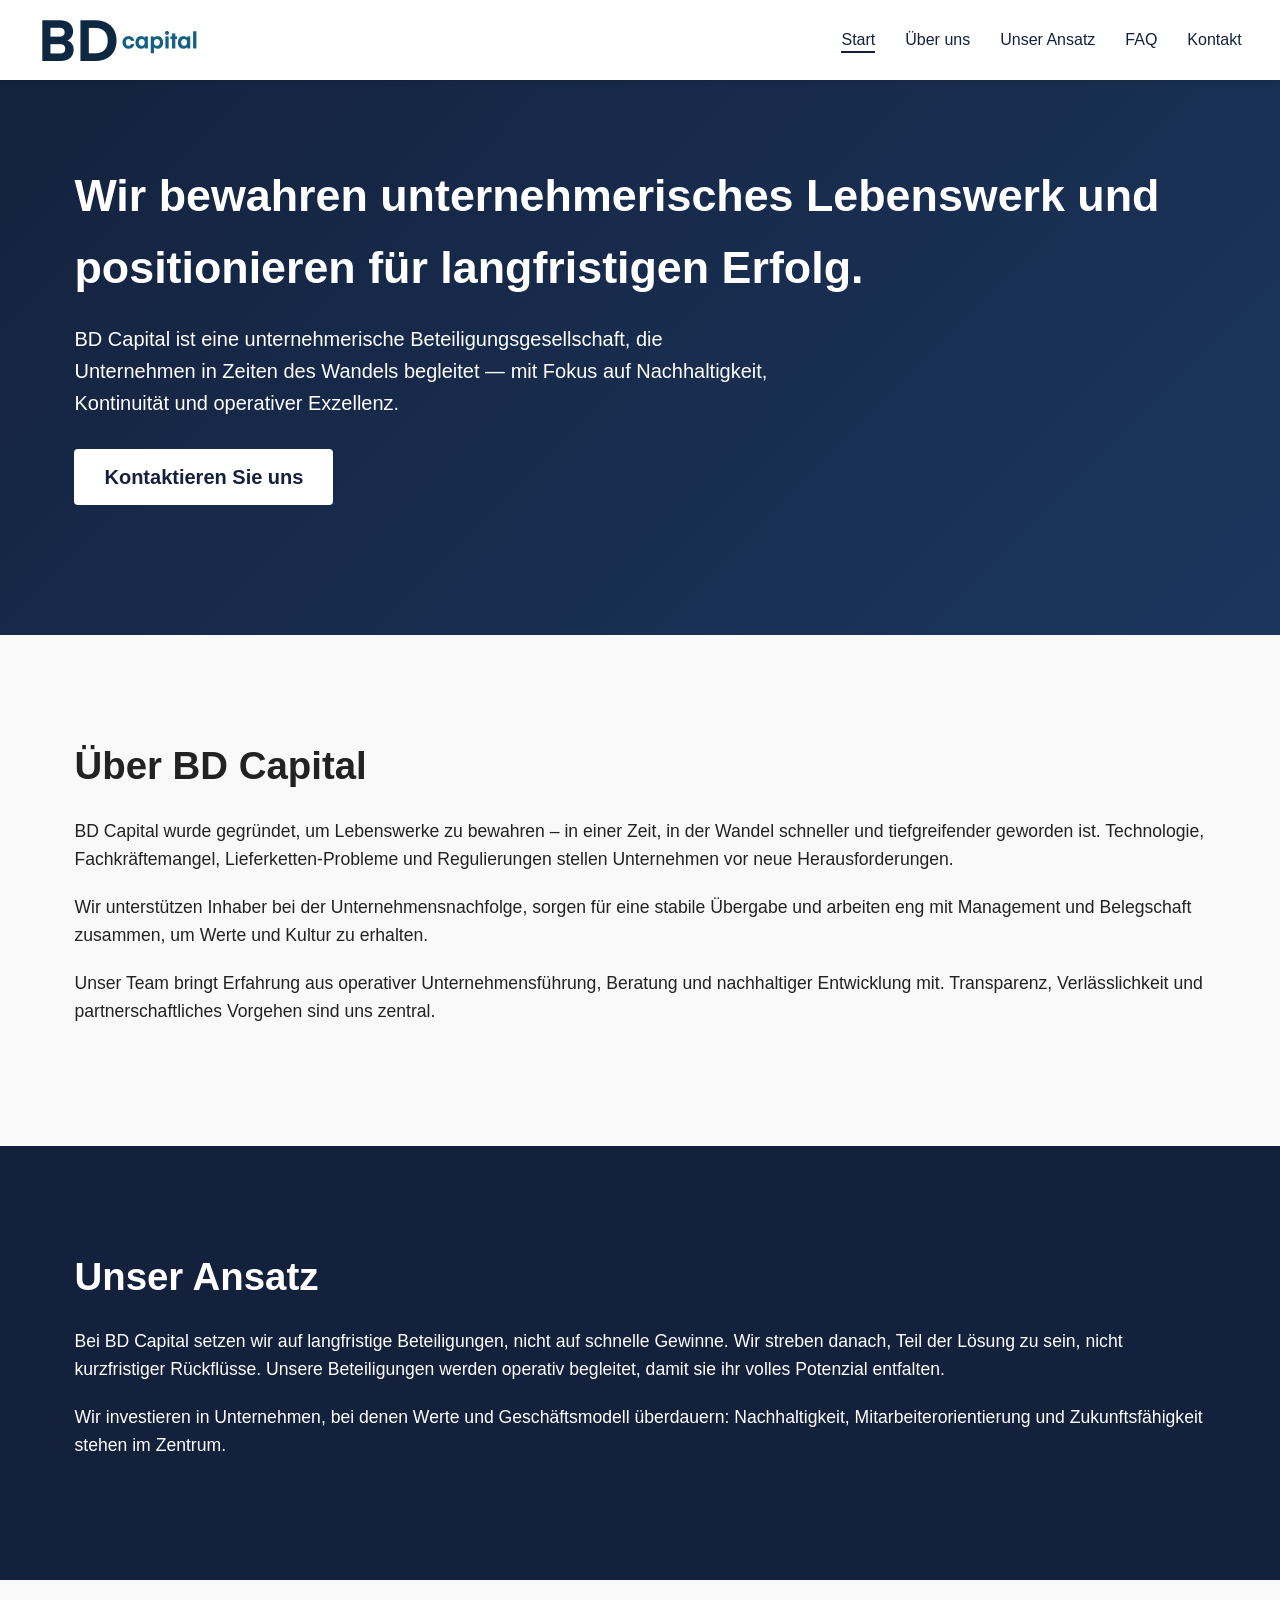
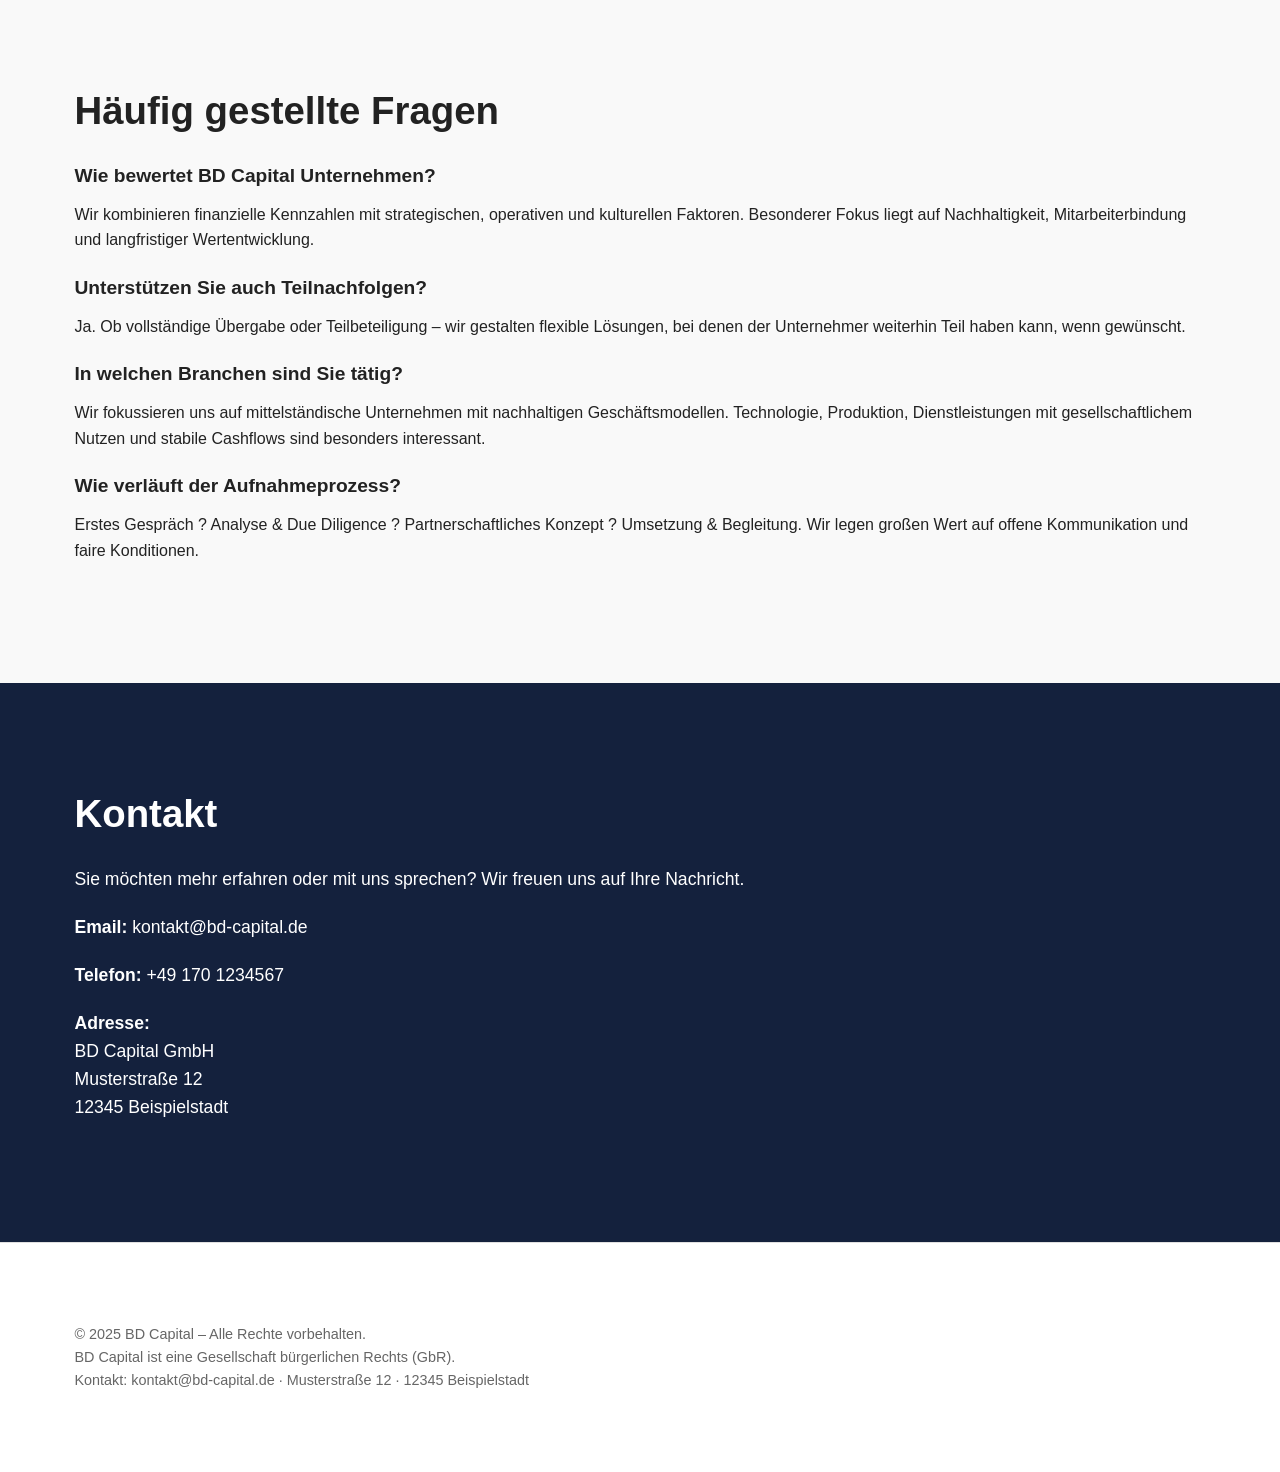
==== index.html @ e6560167 "Add files via upload" ====
<!DOCTYPE html>
<html lang="de">
<head>
  <meta charset="UTF-8" />
  <meta name="viewport" content="width=device-width, initial-scale=1.0" />
  <title>BD Capital – Unternehmerisches Beteiligungskapital</title>
  <link rel="stylesheet" href="styles.css" />
  <script defer src="script.js"></script>
</head>
<body>

  <!-- Navigation -->
  <header class="header">
    <div class="container nav-container">
      <a href="#home" class="logo">
        <img src="logo.jpg" alt="BD Capital Logo" />
      </a>
      <nav class="nav" id="navbar">
        <ul>
          <li><a href="#home" class="active">Start</a></li>
          <li><a href="#about">Über uns</a></li>
          <li><a href="#approach">Unser Ansatz</a></li>
          <li><a href="#faq">FAQ</a></li>
          <li><a href="#contact">Kontakt</a></li>
        </ul>
      </nav>
      <button class="menu-toggle" id="menu-toggle">?</button>
    </div>
  </header>

  <!-- Hero -->
  <section class="hero" id="home">
    <div class="container">
      <div class="hero-content">
        <h1>Wir bewahren unternehmerisches Lebenswerk und positionieren für langfristigen Erfolg.</h1>
        <p>BD Capital ist eine unternehmerische Beteiligungsgesellschaft, die Unternehmen in Zeiten des Wandels begleitet — mit Fokus auf Nachhaltigkeit, Kontinuität und operativer Exzellenz.</p>
        <p class="hero-cta"><a href="#contact" class="btn">Kontaktieren Sie uns</a></p>
      </div>
    </div>
  </section>

  <!-- Über uns -->
  <section id="about" class="section light">
    <div class="container">
      <h2>Über BD Capital</h2>
      <p>BD Capital wurde gegründet, um Lebenswerke zu bewahren – in einer Zeit, in der Wandel schneller und tiefgreifender geworden ist. Technologie, Fachkräftemangel, Lieferketten-Probleme und Regulierungen stellen Unternehmen vor neue Herausforderungen.</p>
      <p>Wir unterstützen Inhaber bei der Unternehmensnachfolge, sorgen für eine stabile Übergabe und arbeiten eng mit Management und Belegschaft zusammen, um Werte und Kultur zu erhalten.</p>
      <p>Unser Team bringt Erfahrung aus operativer Unternehmensführung, Beratung und nachhaltiger Entwicklung mit. Transparenz, Verlässlichkeit und partnerschaftliches Vorgehen sind uns zentral.</p>
    </div>
  </section>

  <!-- Unser Ansatz -->
  <section id="approach" class="section dark">
    <div class="container">
      <h2>Unser Ansatz</h2>
      <p>Bei BD Capital setzen wir auf langfristige Beteiligungen, nicht auf schnelle Gewinne. Wir streben danach, Teil der Lösung zu sein, nicht kurzfristiger Rückflüsse. Unsere Beteiligungen werden operativ begleitet, damit sie ihr volles Potenzial entfalten.</p>
      <p>Wir investieren in Unternehmen, bei denen Werte und Geschäftsmodell überdauern: Nachhaltigkeit, Mitarbeiterorientierung und Zukunftsfähigkeit stehen im Zentrum.</p>
    </div>
  </section>

  <!-- FAQ -->
  <section id="faq" class="section light">
    <div class="container">
      <h2>Häufig gestellte Fragen</h2>
      <div class="faq-item">
        <h3>Wie bewertet BD Capital Unternehmen?</h3>
        <p>Wir kombinieren finanzielle Kennzahlen mit strategischen, operativen und kulturellen Faktoren. Besonderer Fokus liegt auf Nachhaltigkeit, Mitarbeiterbindung und langfristiger Wertentwicklung.</p>
      </div>
      <div class="faq-item">
        <h3>Unterstützen Sie auch Teilnachfolgen?</h3>
        <p>Ja. Ob vollständige Übergabe oder Teilbeteiligung – wir gestalten flexible Lösungen, bei denen der Unternehmer weiterhin Teil haben kann, wenn gewünscht.</p>
      </div>
      <div class="faq-item">
        <h3>In welchen Branchen sind Sie tätig?</h3>
        <p>Wir fokussieren uns auf mittelständische Unternehmen mit nachhaltigen Geschäftsmodellen. Technologie, Produktion, Dienstleistungen mit gesellschaftlichem Nutzen und stabile Cashflows sind besonders interessant.</p>
      </div>
      <div class="faq-item">
        <h3>Wie verläuft der Aufnahmeprozess?</h3>
        <p>Erstes Gespräch ? Analyse & Due Diligence ? Partnerschaftliches Konzept ? Umsetzung & Begleitung. Wir legen großen Wert auf offene Kommunikation und faire Konditionen.</p>
      </div>
    </div>
  </section>

  <!-- Kontakt -->
  <section id="contact" class="section dark">
    <div class="container">
      <h2>Kontakt</h2>
      <p>Sie möchten mehr erfahren oder mit uns sprechen? Wir freuen uns auf Ihre Nachricht.</p>
      <p><strong>Email:</strong> kontakt@bd-capital.de</p>
      <p><strong>Telefon:</strong> +49 170 1234567</p>
      <p><strong>Adresse:</strong><br>BD Capital GmbH<br>Musterstraße 12<br>12345 Beispielstadt</p>
    </div>
  </section>

  <!-- Footer -->
  <footer class="footer">
    <div class="container">
      <p>© 2025 BD Capital – Alle Rechte vorbehalten.</p>
      <p>BD Capital ist eine Gesellschaft bürgerlichen Rechts (GbR). <br>
      Kontakt: kontakt@bd-capital.de · Musterstraße 12 · 12345 Beispielstadt</p>
    </div>
  </footer>

</body>
</html>
---- styles.css ----
/* === Farben & Schrift === */
:root {
  --primary-color: #14213d;
  --primary-light: #1b365d;
  --background-light: #f9f9f9;
  --text-dark: #222;
  --side-padding: 3%; /* Weniger Padding für linksbündige Ausrichtung */
}

/* Schriftart */
@font-face {
  font-family: "Eina03";
  src: url("fonts/Eina03-Regular.woff2") format("woff2"),
       url("fonts/Eina03-Regular.woff") format("woff");
}

/* === Reset === */
* {
  margin: 0;
  padding: 0;
  box-sizing: border-box;
}

html {
  scroll-behavior: smooth;
  scroll-padding-top: 80px; /* Damit Anker-Links nicht vom Header verdeckt werden */
}

body {
  font-family: "Eina03", "Inter", Arial, sans-serif;
  color: var(--text-dark);
  background-color: #fff;
  line-height: 1.6;
}

/* === Container === */
.container {
  width: 100%;
  max-width: none;
  margin: 0;
  padding-left: var(--side-padding);
  padding-right: var(--side-padding);
  padding-top: 40px;
  padding-bottom: 40px;
}

/* === Navigation === */
.header {
  position: fixed;
  top: 0;
  width: 100%;
  background: #fff;
  box-shadow: 0 2px 4px rgba(0,0,0,0.1);
  z-index: 1000;
}

.nav-container {
  display: flex;
  justify-content: space-between;
  align-items: center;
  height: 80px;
  padding: 0 var(--side-padding);
  overflow: hidden;
}

.logo {
  display: flex;
  align-items: center;
  height: 100%;
}

.logo img {
  height: 90px;
  width: auto;
  object-fit: contain;
  display: block;
}

/* === Navigation Menü === */
.nav ul {
  list-style: none;
  display: flex;
  gap: 30px;
}

.nav a {
  text-decoration: none;
  color: var(--primary-color);
  font-weight: 500;
  font-size: 1rem;
  position: relative;
  padding-bottom: 5px;
  transition: all 0.3s ease;
}

.nav a:hover::after,
.nav a.active::after {
  content: "";
  position: absolute;
  bottom: 0;
  left: 0;
  height: 2px;
  width: 100%;
  background-color: var(--primary-color);
}

/* === Mobile Menü === */
.menu-toggle {
  display: none;
  background: none;
  border: none;
  font-size: 2rem;
  color: var(--primary-color);
}

@media (max-width: 768px) {
  .nav {
    position: absolute;
    top: 80px;
    left: 0;
    width: 100%;
    background: #fff;
    flex-direction: column;
    display: none;
    text-align: left;
    padding: 20px var(--side-padding);
    box-shadow: 0 2px 4px rgba(0,0,0,0.1);
  }

  .nav.active {
    display: flex;
  }

  .nav ul {
    flex-direction: column;
    gap: 20px;
  }

  .menu-toggle {
    display: block;
  }
}

/* === Hero Section === */
.hero {
  background: linear-gradient(135deg, #14213d 0%, #1b365d 100%);
  color: white;
  display: flex;
  justify-content: flex-start;
  align-items: center;
  padding-top: 120px;
  padding-bottom: 60px;
}

.hero-content {
  padding-left: var(--side-padding); /* Einheitliche Einrückung */
  padding-right: var(--side-padding);
  text-align: left;
}

.hero h1 {
  font-size: 2.8rem;
  margin-bottom: 20px;
}

.hero p {
  font-size: 1.25rem;
  margin-bottom: 30px;
  max-width: 700px;
}

/* === Button === */
.btn {
  display: inline-block;
  background-color: #fff;
  color: var(--primary-color);
  padding: 12px 30px;
  font-weight: 600;
  text-decoration: none;
  border-radius: 4px;
  transition: background-color 0.3s ease;
}

.btn:hover {
  background-color: #f0f0f0;
}

/* === Sektionen === */
.section {
  padding: 60px var(--side-padding);
}

.section.light {
  background-color: var(--background-light);
  color: var(--text-dark);
}

.section.dark {
  background-color: var(--primary-color);
  color: #ffffff;
}

.section h2 {
  font-size: 2.4rem;
  margin-bottom: 20px;
  text-align: left;
}

.section p {
  font-size: 1.1rem;
  max-width: 100%;
  margin: 0 0 20px 0;
  text-align: left;
}

/* === FAQ === */
.faq-item {
  margin-bottom: 20px;
}

.faq-item h3 {
  font-size: 1.2rem;
  margin-bottom: 10px;
}

.faq-item p {
  font-size: 1rem;
}

/* === Footer === */
.footer {
  background-color: #fff;
  color: #666;
  text-align: left;
  padding: 40px var(--side-padding);
  border-top: 1px solid #e0e0e0;
  font-size: 0.9rem;
}
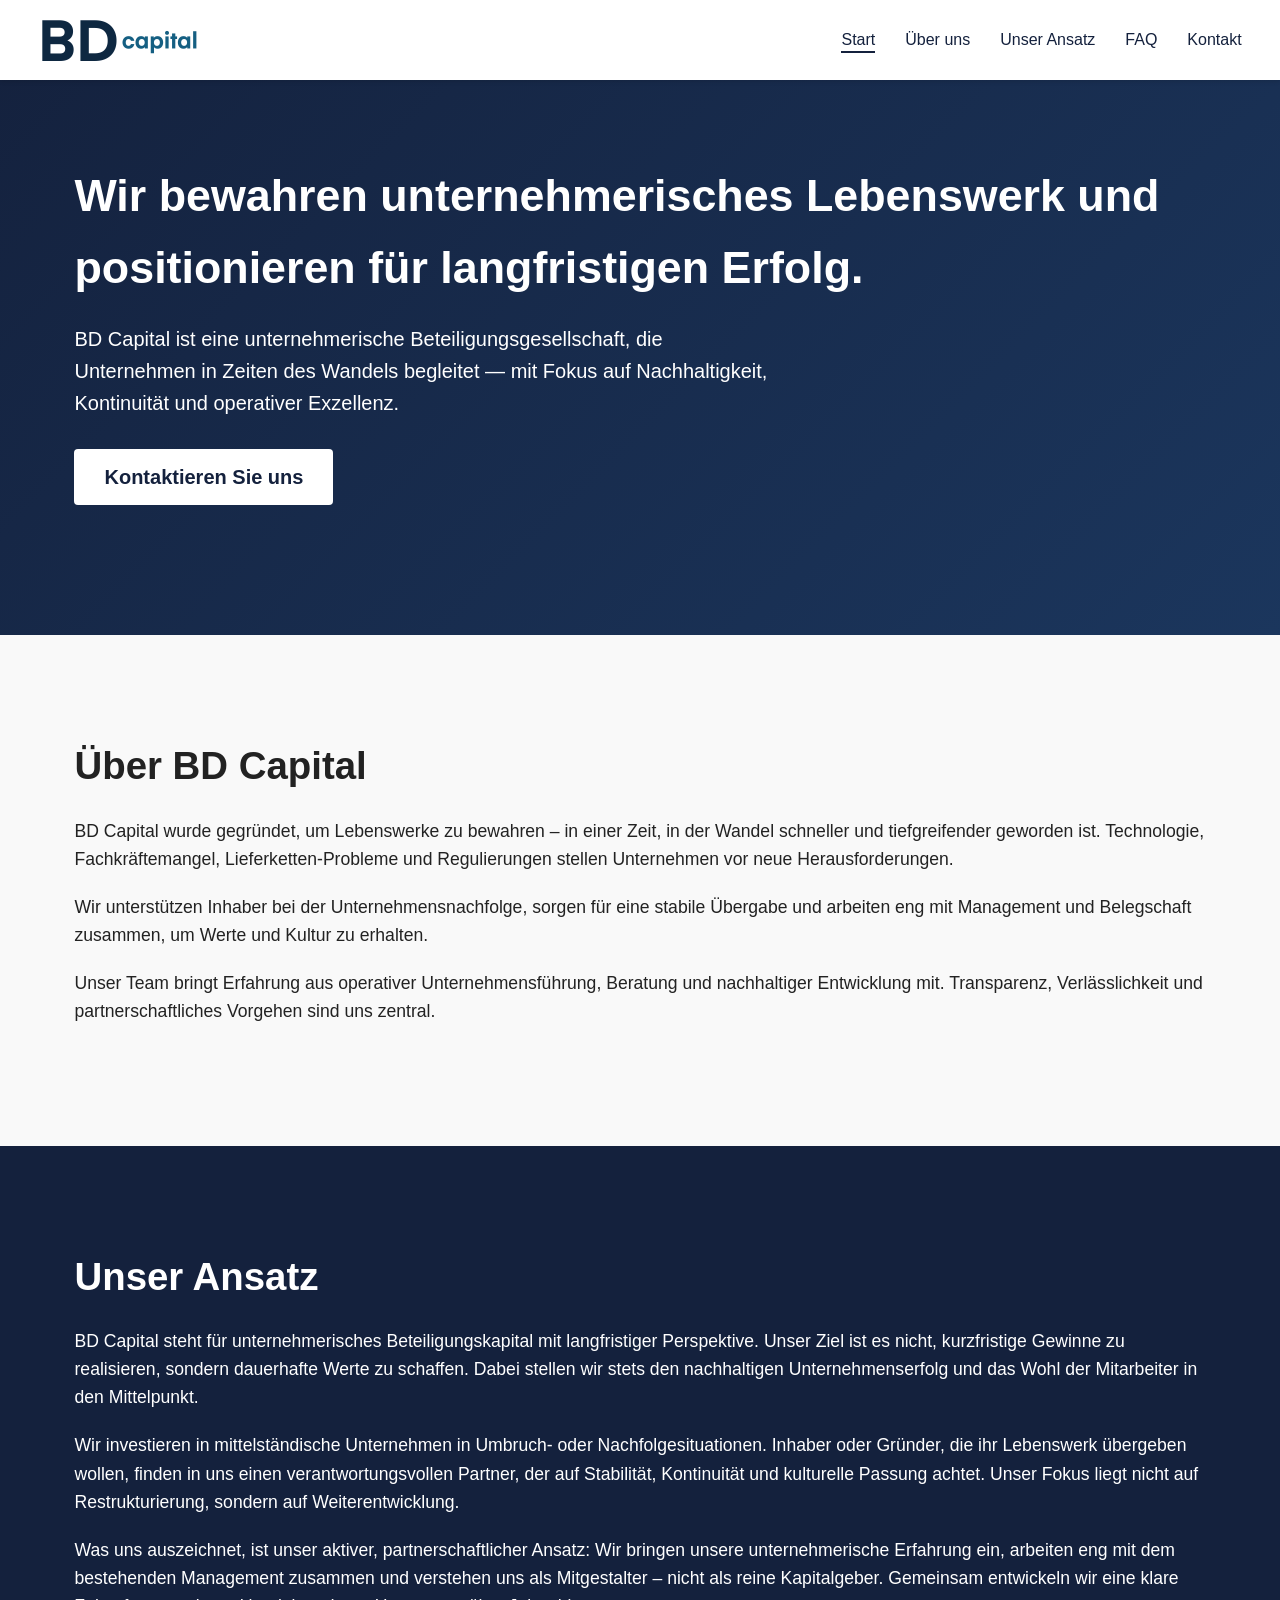
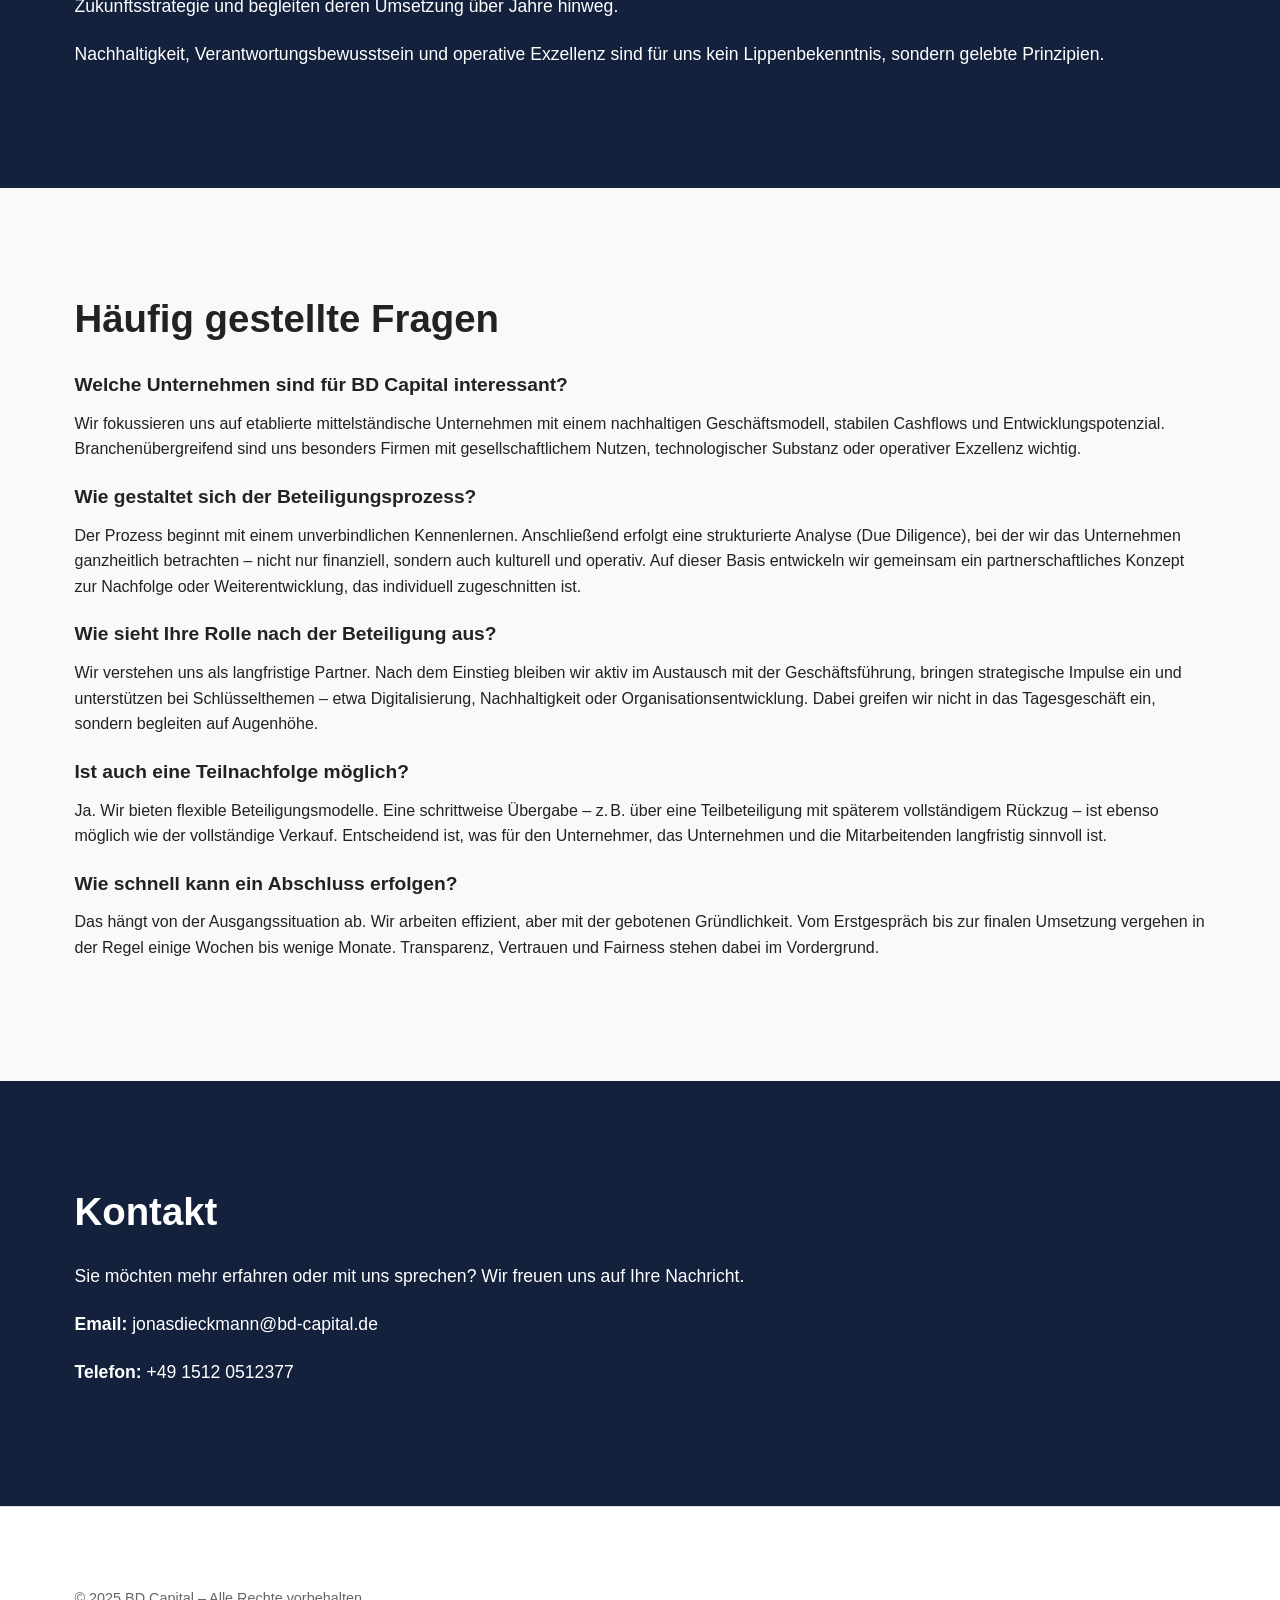
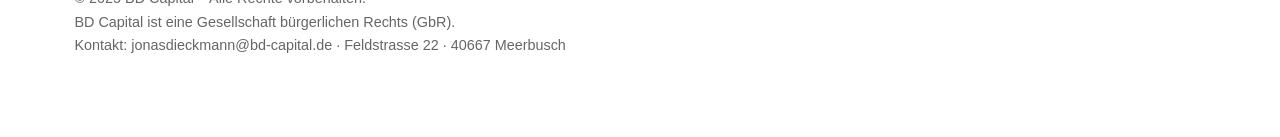
==== commit 60342d9d: "Update index.html" ====
--- a/index.html
+++ b/index.html
@@ -49,46 +49,58 @@
     </div>
   </section>
 
-  <!-- Unser Ansatz -->
-  <section id="approach" class="section dark">
-    <div class="container">
-      <h2>Unser Ansatz</h2>
-      <p>Bei BD Capital setzen wir auf langfristige Beteiligungen, nicht auf schnelle Gewinne. Wir streben danach, Teil der Lösung zu sein, nicht kurzfristiger Rückflüsse. Unsere Beteiligungen werden operativ begleitet, damit sie ihr volles Potenzial entfalten.</p>
-      <p>Wir investieren in Unternehmen, bei denen Werte und Geschäftsmodell überdauern: Nachhaltigkeit, Mitarbeiterorientierung und Zukunftsfähigkeit stehen im Zentrum.</p>
+<!-- Unser Ansatz -->
+<section id="approach" class="section dark">
+  <div class="container">
+    <h2>Unser Ansatz</h2>
+    <p>BD Capital steht für unternehmerisches Beteiligungskapital mit langfristiger Perspektive. Unser Ziel ist es nicht, kurzfristige Gewinne zu realisieren, sondern dauerhafte Werte zu schaffen. Dabei stellen wir stets den nachhaltigen Unternehmenserfolg und das Wohl der Mitarbeiter in den Mittelpunkt.</p>
+    <p>Wir investieren in mittelständische Unternehmen in Umbruch- oder Nachfolgesituationen. Inhaber oder Gründer, die ihr Lebenswerk übergeben wollen, finden in uns einen verantwortungsvollen Partner, der auf Stabilität, Kontinuität und kulturelle Passung achtet. Unser Fokus liegt nicht auf Restrukturierung, sondern auf Weiterentwicklung.</p>
+    <p>Was uns auszeichnet, ist unser aktiver, partnerschaftlicher Ansatz: Wir bringen unsere unternehmerische Erfahrung ein, arbeiten eng mit dem bestehenden Management zusammen und verstehen uns als Mitgestalter – nicht als reine Kapitalgeber. Gemeinsam entwickeln wir eine klare Zukunftsstrategie und begleiten deren Umsetzung über Jahre hinweg.</p>
+    <p>Nachhaltigkeit, Verantwortungsbewusstsein und operative Exzellenz sind für uns kein Lippenbekenntnis, sondern gelebte Prinzipien.</p>
+  </div>
+</section>
+
+
+<!-- FAQ -->
+<section id="faq" class="section light">
+  <div class="container">
+    <h2>Häufig gestellte Fragen</h2>
+
+    <div class="faq-item">
+      <h3>Welche Unternehmen sind für BD Capital interessant?</h3>
+      <p>Wir fokussieren uns auf etablierte mittelständische Unternehmen mit einem nachhaltigen Geschäftsmodell, stabilen Cashflows und Entwicklungspotenzial. Branchenübergreifend sind uns besonders Firmen mit gesellschaftlichem Nutzen, technologischer Substanz oder operativer Exzellenz wichtig.</p>
     </div>
-  </section>
 
-  <!-- FAQ -->
-  <section id="faq" class="section light">
-    <div class="container">
-      <h2>Häufig gestellte Fragen</h2>
-      <div class="faq-item">
-        <h3>Wie bewertet BD Capital Unternehmen?</h3>
-        <p>Wir kombinieren finanzielle Kennzahlen mit strategischen, operativen und kulturellen Faktoren. Besonderer Fokus liegt auf Nachhaltigkeit, Mitarbeiterbindung und langfristiger Wertentwicklung.</p>
-      </div>
-      <div class="faq-item">
-        <h3>Unterstützen Sie auch Teilnachfolgen?</h3>
-        <p>Ja. Ob vollständige Übergabe oder Teilbeteiligung – wir gestalten flexible Lösungen, bei denen der Unternehmer weiterhin Teil haben kann, wenn gewünscht.</p>
-      </div>
-      <div class="faq-item">
-        <h3>In welchen Branchen sind Sie tätig?</h3>
-        <p>Wir fokussieren uns auf mittelständische Unternehmen mit nachhaltigen Geschäftsmodellen. Technologie, Produktion, Dienstleistungen mit gesellschaftlichem Nutzen und stabile Cashflows sind besonders interessant.</p>
-      </div>
-      <div class="faq-item">
-        <h3>Wie verläuft der Aufnahmeprozess?</h3>
-        <p>Erstes Gespräch ? Analyse & Due Diligence ? Partnerschaftliches Konzept ? Umsetzung & Begleitung. Wir legen großen Wert auf offene Kommunikation und faire Konditionen.</p>
-      </div>
+    <div class="faq-item">
+      <h3>Wie gestaltet sich der Beteiligungsprozess?</h3>
+      <p>Der Prozess beginnt mit einem unverbindlichen Kennenlernen. Anschließend erfolgt eine strukturierte Analyse (Due Diligence), bei der wir das Unternehmen ganzheitlich betrachten – nicht nur finanziell, sondern auch kulturell und operativ. Auf dieser Basis entwickeln wir gemeinsam ein partnerschaftliches Konzept zur Nachfolge oder Weiterentwicklung, das individuell zugeschnitten ist.</p>
     </div>
-  </section>
+
+    <div class="faq-item">
+      <h3>Wie sieht Ihre Rolle nach der Beteiligung aus?</h3>
+      <p>Wir verstehen uns als langfristige Partner. Nach dem Einstieg bleiben wir aktiv im Austausch mit der Geschäftsführung, bringen strategische Impulse ein und unterstützen bei Schlüsselthemen – etwa Digitalisierung, Nachhaltigkeit oder Organisationsentwicklung. Dabei greifen wir nicht in das Tagesgeschäft ein, sondern begleiten auf Augenhöhe.</p>
+    </div>
+
+    <div class="faq-item">
+      <h3>Ist auch eine Teilnachfolge möglich?</h3>
+      <p>Ja. Wir bieten flexible Beteiligungsmodelle. Eine schrittweise Übergabe – z. B. über eine Teilbeteiligung mit späterem vollständigem Rückzug – ist ebenso möglich wie der vollständige Verkauf. Entscheidend ist, was für den Unternehmer, das Unternehmen und die Mitarbeitenden langfristig sinnvoll ist.</p>
+    </div>
+
+    <div class="faq-item">
+      <h3>Wie schnell kann ein Abschluss erfolgen?</h3>
+      <p>Das hängt von der Ausgangssituation ab. Wir arbeiten effizient, aber mit der gebotenen Gründlichkeit. Vom Erstgespräch bis zur finalen Umsetzung vergehen in der Regel einige Wochen bis wenige Monate. Transparenz, Vertrauen und Fairness stehen dabei im Vordergrund.</p>
+    </div>
+  </div>
+</section>
+
 
   <!-- Kontakt -->
   <section id="contact" class="section dark">
     <div class="container">
       <h2>Kontakt</h2>
       <p>Sie möchten mehr erfahren oder mit uns sprechen? Wir freuen uns auf Ihre Nachricht.</p>
-      <p><strong>Email:</strong> kontakt@bd-capital.de</p>
-      <p><strong>Telefon:</strong> +49 170 1234567</p>
-      <p><strong>Adresse:</strong><br>BD Capital GmbH<br>Musterstraße 12<br>12345 Beispielstadt</p>
+      <p><strong>Email:</strong> jonasdieckmann@bd-capital.de</p>
+      <p><strong>Telefon:</strong> +49 1512 0512377</p>
     </div>
   </section>
 
@@ -97,9 +109,10 @@
     <div class="container">
       <p>© 2025 BD Capital – Alle Rechte vorbehalten.</p>
       <p>BD Capital ist eine Gesellschaft bürgerlichen Rechts (GbR). <br>
-      Kontakt: kontakt@bd-capital.de · Musterstraße 12 · 12345 Beispielstadt</p>
+      Kontakt: jonasdieckmann@bd-capital.de · Feldstrasse 22 · 40667 Meerbusch</p>
     </div>
   </footer>
 
 </body>
 </html>
+
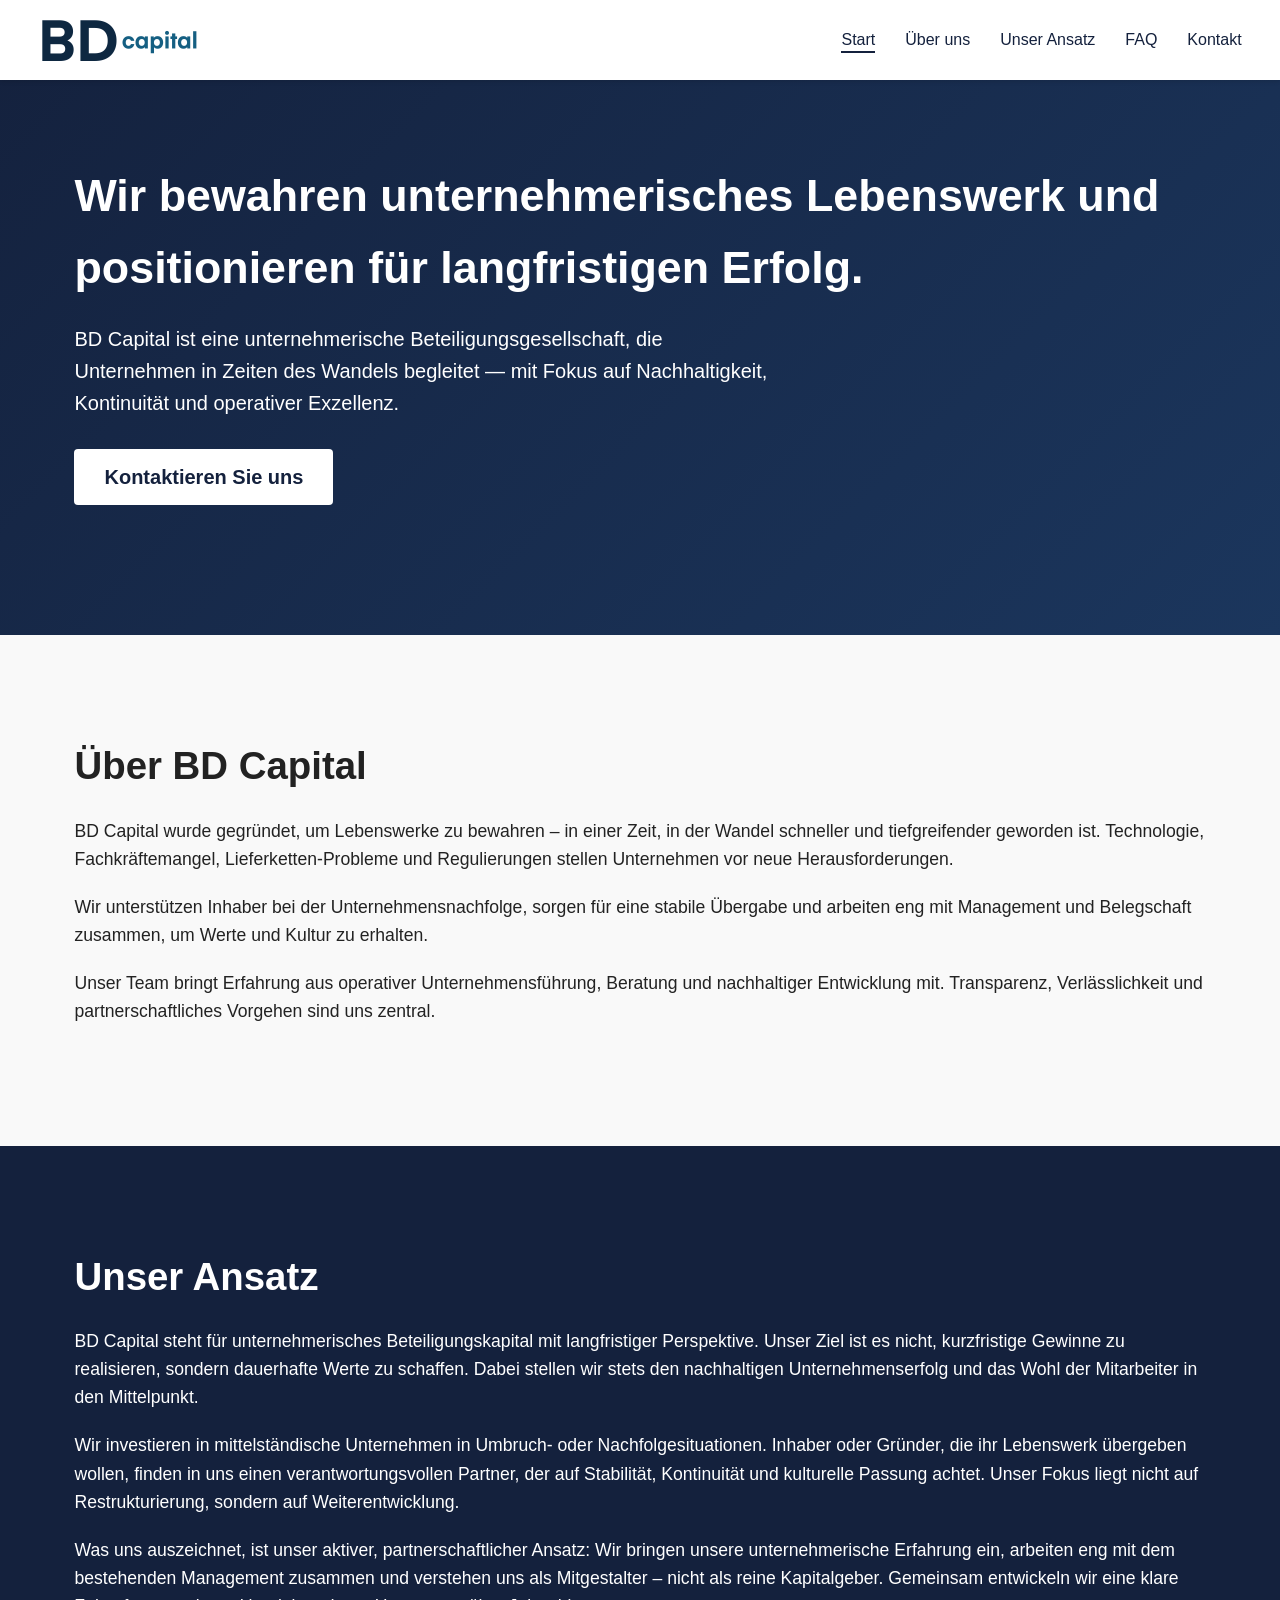
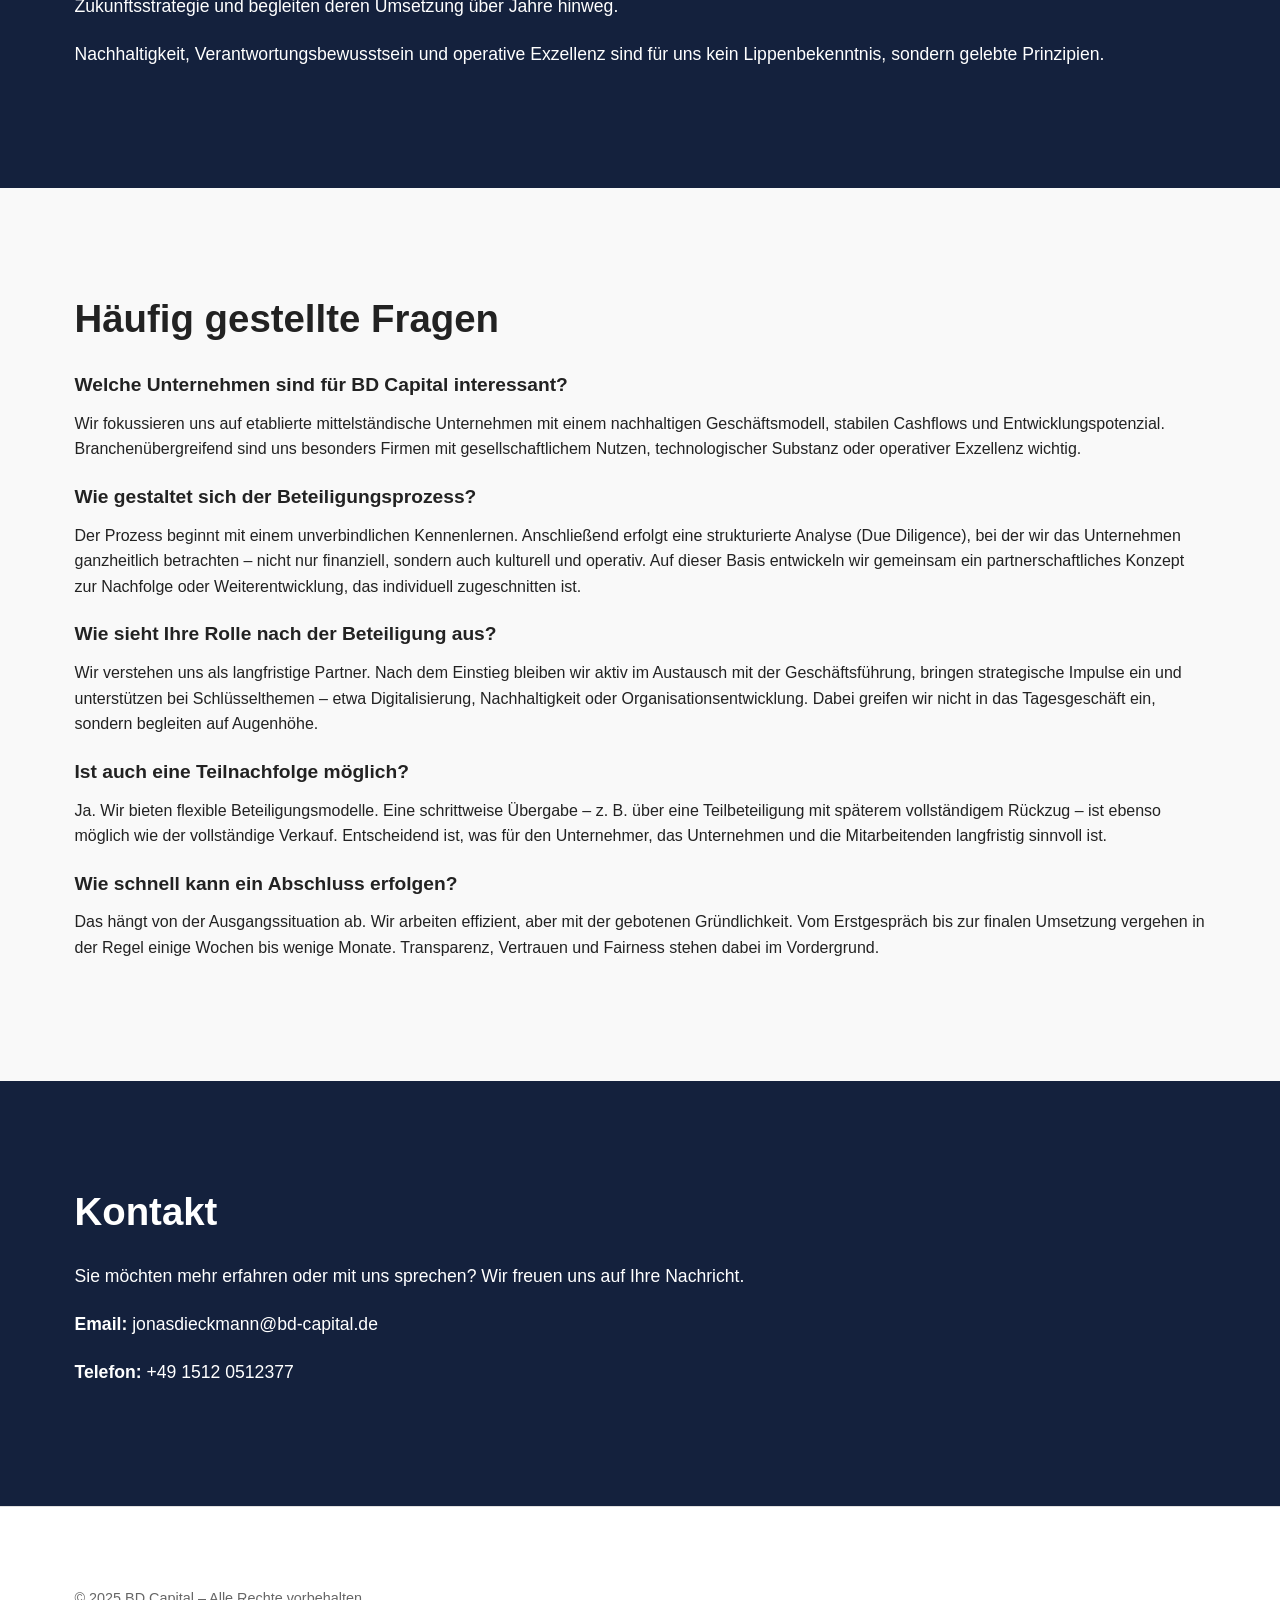
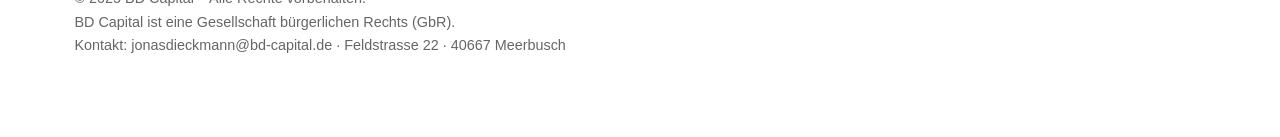
==== commit e0f4283f: "Update index.html" ====
--- a/index.html
+++ b/index.html
@@ -15,6 +15,7 @@
       <a href="#home" class="logo">
         <img src="logo.jpg" alt="BD Capital Logo" />
       </a>
+
       <nav class="nav" id="navbar">
         <ul>
           <li><a href="#home" class="active">Start</a></li>
@@ -24,7 +25,10 @@
           <li><a href="#contact">Kontakt</a></li>
         </ul>
       </nav>
-      <button class="menu-toggle" id="menu-toggle">?</button>
+
+      <!-- ✨ Updated Menu Icon -->
+      <button class="menu-toggle" id="menu-toggle">☰</button>
+
     </div>
   </header>
 
@@ -49,50 +53,48 @@
     </div>
   </section>
 
-<!-- Unser Ansatz -->
-<section id="approach" class="section dark">
-  <div class="container">
-    <h2>Unser Ansatz</h2>
-    <p>BD Capital steht für unternehmerisches Beteiligungskapital mit langfristiger Perspektive. Unser Ziel ist es nicht, kurzfristige Gewinne zu realisieren, sondern dauerhafte Werte zu schaffen. Dabei stellen wir stets den nachhaltigen Unternehmenserfolg und das Wohl der Mitarbeiter in den Mittelpunkt.</p>
+  <!-- Unser Ansatz -->
+  <section id="approach" class="section dark">
+    <div class="container">
+      <h2>Unser Ansatz</h2>
+      <p>BD Capital steht für unternehmerisches Beteiligungskapital mit langfristiger Perspektive. Unser Ziel ist es nicht, kurzfristige Gewinne zu realisieren, sondern dauerhafte Werte zu schaffen. Dabei stellen wir stets den nachhaltigen Unternehmenserfolg und das Wohl der Mitarbeiter in den Mittelpunkt.</p>
     <p>Wir investieren in mittelständische Unternehmen in Umbruch- oder Nachfolgesituationen. Inhaber oder Gründer, die ihr Lebenswerk übergeben wollen, finden in uns einen verantwortungsvollen Partner, der auf Stabilität, Kontinuität und kulturelle Passung achtet. Unser Fokus liegt nicht auf Restrukturierung, sondern auf Weiterentwicklung.</p>
     <p>Was uns auszeichnet, ist unser aktiver, partnerschaftlicher Ansatz: Wir bringen unsere unternehmerische Erfahrung ein, arbeiten eng mit dem bestehenden Management zusammen und verstehen uns als Mitgestalter – nicht als reine Kapitalgeber. Gemeinsam entwickeln wir eine klare Zukunftsstrategie und begleiten deren Umsetzung über Jahre hinweg.</p>
     <p>Nachhaltigkeit, Verantwortungsbewusstsein und operative Exzellenz sind für uns kein Lippenbekenntnis, sondern gelebte Prinzipien.</p>
-  </div>
-</section>
+    </div>
+  </section>
 
+  <!-- FAQ -->
+  <section id="faq" class="section light">
+    <div class="container">
+      <h2>Häufig gestellte Fragen</h2>
 
-<!-- FAQ -->
-<section id="faq" class="section light">
-  <div class="container">
-    <h2>Häufig gestellte Fragen</h2>
+      <div class="faq-item">
+        <h3>Welche Unternehmen sind für BD Capital interessant?</h3>
+        <p>Wir fokussieren uns auf etablierte mittelständische Unternehmen mit einem nachhaltigen Geschäftsmodell, stabilen Cashflows und Entwicklungspotenzial. Branchenübergreifend sind uns besonders Firmen mit gesellschaftlichem Nutzen, technologischer Substanz oder operativer Exzellenz wichtig.</p>
+      </div>
 
-    <div class="faq-item">
-      <h3>Welche Unternehmen sind für BD Capital interessant?</h3>
-      <p>Wir fokussieren uns auf etablierte mittelständische Unternehmen mit einem nachhaltigen Geschäftsmodell, stabilen Cashflows und Entwicklungspotenzial. Branchenübergreifend sind uns besonders Firmen mit gesellschaftlichem Nutzen, technologischer Substanz oder operativer Exzellenz wichtig.</p>
+      <div class="faq-item">
+        <h3>Wie gestaltet sich der Beteiligungsprozess?</h3>
+        <p>Der Prozess beginnt mit einem unverbindlichen Kennenlernen. Anschließend erfolgt eine strukturierte Analyse (Due Diligence), bei der wir das Unternehmen ganzheitlich betrachten – nicht nur finanziell, sondern auch kulturell und operativ. Auf dieser Basis entwickeln wir gemeinsam ein partnerschaftliches Konzept zur Nachfolge oder Weiterentwicklung, das individuell zugeschnitten ist.</p>
+      </div>
+
+      <div class="faq-item">
+        <h3>Wie sieht Ihre Rolle nach der Beteiligung aus?</h3>
+        <p>Wir verstehen uns als langfristige Partner. Nach dem Einstieg bleiben wir aktiv im Austausch mit der Geschäftsführung, bringen strategische Impulse ein und unterstützen bei Schlüsselthemen – etwa Digitalisierung, Nachhaltigkeit oder Organisationsentwicklung. Dabei greifen wir nicht in das Tagesgeschäft ein, sondern begleiten auf Augenhöhe.</p>
+      </div>
+
+      <div class="faq-item">
+        <h3>Ist auch eine Teilnachfolge möglich?</h3>
+        <p>Ja. Wir bieten flexible Beteiligungsmodelle. Eine schrittweise Übergabe – z. B. über eine Teilbeteiligung mit späterem vollständigem Rückzug – ist ebenso möglich wie der vollständige Verkauf. Entscheidend ist, was für den Unternehmer, das Unternehmen und die Mitarbeitenden langfristig sinnvoll ist.</p>
+      </div>
+
+      <div class="faq-item">
+        <h3>Wie schnell kann ein Abschluss erfolgen?</h3>
+        <p>Das hängt von der Ausgangssituation ab. Wir arbeiten effizient, aber mit der gebotenen Gründlichkeit. Vom Erstgespräch bis zur finalen Umsetzung vergehen in der Regel einige Wochen bis wenige Monate. Transparenz, Vertrauen und Fairness stehen dabei im Vordergrund.</p>
+      </div>
     </div>
-
-    <div class="faq-item">
-      <h3>Wie gestaltet sich der Beteiligungsprozess?</h3>
-      <p>Der Prozess beginnt mit einem unverbindlichen Kennenlernen. Anschließend erfolgt eine strukturierte Analyse (Due Diligence), bei der wir das Unternehmen ganzheitlich betrachten – nicht nur finanziell, sondern auch kulturell und operativ. Auf dieser Basis entwickeln wir gemeinsam ein partnerschaftliches Konzept zur Nachfolge oder Weiterentwicklung, das individuell zugeschnitten ist.</p>
-    </div>
-
-    <div class="faq-item">
-      <h3>Wie sieht Ihre Rolle nach der Beteiligung aus?</h3>
-      <p>Wir verstehen uns als langfristige Partner. Nach dem Einstieg bleiben wir aktiv im Austausch mit der Geschäftsführung, bringen strategische Impulse ein und unterstützen bei Schlüsselthemen – etwa Digitalisierung, Nachhaltigkeit oder Organisationsentwicklung. Dabei greifen wir nicht in das Tagesgeschäft ein, sondern begleiten auf Augenhöhe.</p>
-    </div>
-
-    <div class="faq-item">
-      <h3>Ist auch eine Teilnachfolge möglich?</h3>
-      <p>Ja. Wir bieten flexible Beteiligungsmodelle. Eine schrittweise Übergabe – z. B. über eine Teilbeteiligung mit späterem vollständigem Rückzug – ist ebenso möglich wie der vollständige Verkauf. Entscheidend ist, was für den Unternehmer, das Unternehmen und die Mitarbeitenden langfristig sinnvoll ist.</p>
-    </div>
-
-    <div class="faq-item">
-      <h3>Wie schnell kann ein Abschluss erfolgen?</h3>
-      <p>Das hängt von der Ausgangssituation ab. Wir arbeiten effizient, aber mit der gebotenen Gründlichkeit. Vom Erstgespräch bis zur finalen Umsetzung vergehen in der Regel einige Wochen bis wenige Monate. Transparenz, Vertrauen und Fairness stehen dabei im Vordergrund.</p>
-    </div>
-  </div>
-</section>
-
+  </section>
 
   <!-- Kontakt -->
   <section id="contact" class="section dark">
@@ -115,4 +117,3 @@
 
 </body>
 </html>
-
--- a/styles.css
+++ b/styles.css
@@ -4,7 +4,7 @@
   --primary-light: #1b365d;
   --background-light: #f9f9f9;
   --text-dark: #222;
-  --side-padding: 3%; /* Weniger Padding für linksbündige Ausrichtung */
+  --side-padding: 3%;
 }
 
 /* Schriftart */
@@ -21,9 +21,17 @@
   box-sizing: border-box;
 }
 
-html {
+/* >>> Änderung: horizontales Scrollen verhindern <<< */
+html, body {
   scroll-behavior: smooth;
-  scroll-padding-top: 80px; /* Damit Anker-Links nicht vom Header verdeckt werden */
+  scroll-padding-top: 80px;
+  overflow-x: hidden;    /* >>> Änderung <<< */
+}
+
+/* >>> Änderung: Wörter korrekt umbrechen <<< */
+body, .container, .section, p {
+  word-wrap: break-word;      /* >>> Änderung <<< */
+  overflow-wrap: break-word;  /* >>> Änderung <<< */
 }
 
 body {
@@ -105,12 +113,15 @@
 }
 
 /* === Mobile Menü === */
+
+/* >>> Änderung: Menü-Icon stil verbessern <<< */
 .menu-toggle {
   display: none;
   background: none;
   border: none;
   font-size: 2rem;
   color: var(--primary-color);
+  cursor: pointer;       /* >>> Änderung <<< */
 }
 
 @media (max-width: 768px) {
@@ -153,7 +164,7 @@
 }
 
 .hero-content {
-  padding-left: var(--side-padding); /* Einheitliche Einrückung */
+  padding-left: var(--side-padding);
   padding-right: var(--side-padding);
   text-align: left;
 }
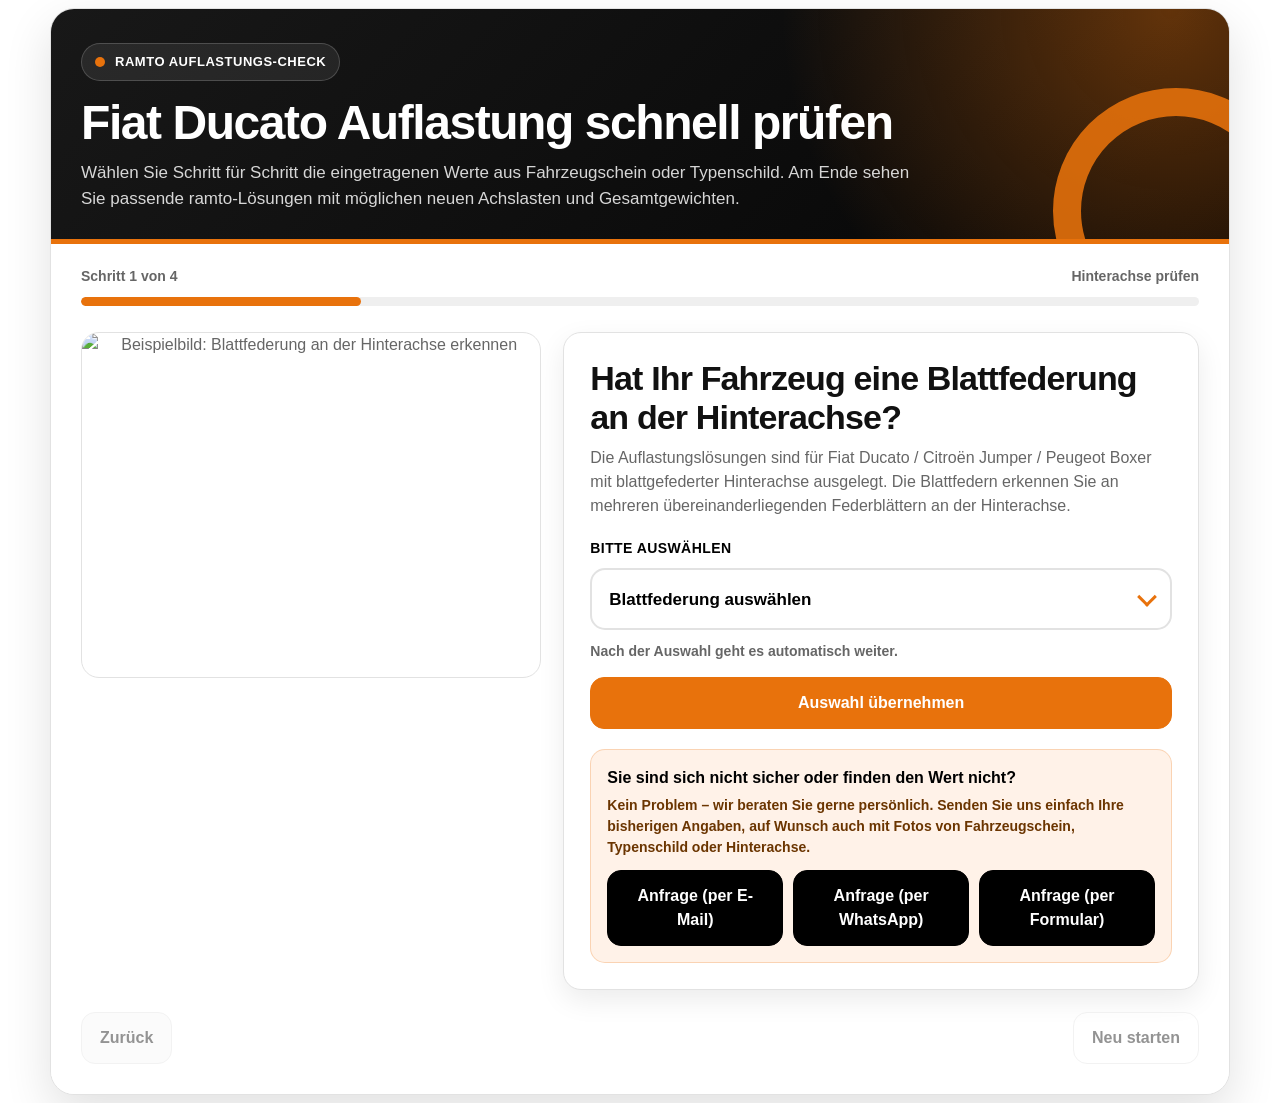
==== commit 13536ab9: "Update index.html" ====
--- a/index.html
+++ b/index.html
@@ -1,119 +1,2589 @@
-<!DOCTYPE html>
+<!doctype html>
 <html lang="de">
 <head>
-  <meta charset="UTF-8" />
-  <meta name="viewport" content="width=device-width, initial-scale=1.0" />
-  <title>BD Capital – Unternehmerisches Beteiligungskapital</title>
-  <link rel="stylesheet" href="styles.css" />
-  <script defer src="script.js"></script>
+  <meta charset="UTF-8">
+  <meta http-equiv="Content-Type" content="text/html; charset=UTF-8">
+  <meta name="viewport" content="width=device-width, initial-scale=1.0">
+  <title>ramto Fiat Ducato Auflastungs-Check</title>
 </head>
 <body>
-
-  <!-- Navigation -->
-  <header class="header">
-    <div class="container nav-container">
-      <a href="#home" class="logo">
-        <img src="logo.jpg" alt="BD Capital Logo" />
-      </a>
-
-      <nav class="nav" id="navbar">
-        <ul>
-          <li><a href="#home" class="active">Start</a></li>
-          <li><a href="#about">Über uns</a></li>
-          <li><a href="#approach">Unser Ansatz</a></li>
-          <li><a href="#faq">FAQ</a></li>
-          <li><a href="#contact">Kontakt</a></li>
-        </ul>
-      </nav>
-
-      <!-- ✨ Updated Menu Icon -->
-      <button class="menu-toggle" id="menu-toggle">☰</button>
-
+<!-- JIMDO-CODE START -->
+<!--
+  ramto Fiat Ducato Auflastungs-Check
+  Version: 6.1
+  Stand: 06.07.2026
+  Einbau in Jimdo: Bei der Jimdo-Block-Datei alles kopieren. Bei der Vollversion nur den Bereich zwischen JIMDO-CODE START und JIMDO-CODE ENDE kopieren.
+
+  Wichtige Anpassungsstellen:
+  - AUFLASTUNG_DATEN: Tabellenwerte / moegliche Kombinationen
+  - AUFLASTUNG_CONFIG.prices: Preise je Option
+  - AUFLASTUNG_CONFIG.productUrls / wheelUrl: Links
+  - Bilder liegen im Ordner images/ als webp: blattfeder.webp, zgg.webp, va.webp, ha.webp, option-a.webp, option-b.webp, option-c.webp
+  - Version 6: Kontaktwege E-Mail / WhatsApp / Formular, Google-Sheets-Logging fuer jede Anfrage, Formular-Mail nur bei Kanal Formular
+  - Wichtig: AUFLASTUNG_CONFIG.sheetEndpoint, sheetWriteToken und whatsappPhone vor Livegang eintragen
+-->
+<div id="ramto-fiat-journey" class="rfj">
+  <style>
+    #ramto-fiat-journey {
+      --rfj-orange: #E8720C;
+      --rfj-orange-dark: #c85d00;
+      --rfj-black: #000000;
+      --rfj-anthracite: #181818;
+      --rfj-white: #FFFFFF;
+      --rfj-bg: #FFFFFF;
+      --rfj-soft: #F6F6F6;
+      --rfj-soft-2: #EFEFEF;
+      --rfj-soft-orange: #FFF2E8;
+      --rfj-text: #111111;
+      --rfj-muted: #666666;
+      --rfj-border: #E2E2E2;
+      --rfj-success: #1d6f42;
+      --rfj-warning-bg: #FFF6ED;
+      --rfj-warning-text: #6B3500;
+      --rfj-radius: 18px;
+      --rfj-radius-sm: 13px;
+      --rfj-shadow: 0 18px 48px rgba(0, 0, 0, 0.12);
+      --rfj-shadow-soft: 0 10px 28px rgba(0, 0, 0, 0.08);
+      width: 100%;
+      max-width: 1180px;
+      margin: 0 auto;
+      color: var(--rfj-text);
+      font-family: Arial, Helvetica, sans-serif;
+      font-size: 16px;
+      line-height: 1.5;
+      -webkit-text-size-adjust: 100%;
+      text-size-adjust: 100%;
+    }
+
+    #ramto-fiat-journey * {
+      box-sizing: border-box;
+    }
+
+    #ramto-fiat-journey a {
+      color: inherit;
+    }
+
+    #ramto-fiat-journey h2,
+    #ramto-fiat-journey h3,
+    #ramto-fiat-journey h4,
+    #ramto-fiat-journey h5,
+    #ramto-fiat-journey p {
+      margin-top: 0;
+    }
+
+    #ramto-fiat-journey .rfj-shell {
+      overflow: hidden;
+      background: var(--rfj-white);
+      border: 1px solid var(--rfj-border);
+      border-radius: 24px;
+      box-shadow: var(--rfj-shadow);
+    }
+
+    #ramto-fiat-journey .rfj-hero {
+      position: relative;
+      overflow: hidden;
+      padding: 34px 30px 28px;
+      background:
+        radial-gradient(circle at 95% 0%, rgba(232, 114, 12, 0.40), transparent 34%),
+        linear-gradient(135deg, var(--rfj-anthracite) 0%, #050505 100%);
+      color: var(--rfj-white);
+      border-bottom: 5px solid var(--rfj-orange);
+    }
+
+    #ramto-fiat-journey .rfj-hero::after {
+      content: "";
+      position: absolute;
+      width: 190px;
+      height: 190px;
+      right: -70px;
+      bottom: -95px;
+      border: 28px solid var(--rfj-orange);
+      border-radius: 50%;
+      opacity: 0.88;
+      pointer-events: none;
+    }
+
+    #ramto-fiat-journey .rfj-kicker {
+      position: relative;
+      z-index: 1;
+      display: inline-flex;
+      align-items: center;
+      gap: 10px;
+      margin-bottom: 16px;
+      padding: 8px 13px;
+      border: 1px solid rgba(255, 255, 255, 0.18);
+      border-radius: 999px;
+      background: rgba(255, 255, 255, 0.08);
+      font-size: 13px;
+      font-weight: 800;
+      letter-spacing: 0.04em;
+      text-transform: uppercase;
+    }
+
+    #ramto-fiat-journey .rfj-kicker::before {
+      content: "";
+      display: inline-block;
+      width: 10px;
+      height: 10px;
+      border-radius: 50%;
+      background: var(--rfj-orange);
+    }
+
+    #ramto-fiat-journey .rfj-hero h2 {
+      position: relative;
+      z-index: 1;
+      max-width: 830px;
+      margin-bottom: 12px;
+      font-size: clamp(30px, 4vw, 48px);
+      line-height: 1.08;
+      font-weight: 900;
+      letter-spacing: -0.03em;
+    }
+
+    #ramto-fiat-journey .rfj-hero p {
+      position: relative;
+      z-index: 1;
+      max-width: 850px;
+      margin-bottom: 0;
+      color: rgba(255, 255, 255, 0.83);
+      font-size: 17px;
+    }
+
+    #ramto-fiat-journey .rfj-progress-wrap {
+      padding: 22px 30px 0;
+      background: var(--rfj-white);
+    }
+
+    #ramto-fiat-journey .rfj-progress-meta {
+      display: flex;
+      justify-content: space-between;
+      gap: 14px;
+      margin-bottom: 10px;
+      color: var(--rfj-muted);
+      font-size: 14px;
+      font-weight: 700;
+    }
+
+    #ramto-fiat-journey .rfj-progress {
+      height: 9px;
+      overflow: hidden;
+      border-radius: 999px;
+      background: var(--rfj-soft-2);
+    }
+
+    #ramto-fiat-journey .rfj-progress-bar {
+      width: 25%;
+      height: 100%;
+      border-radius: 999px;
+      background: var(--rfj-orange);
+      transition: width 0.25s ease;
+    }
+
+    #ramto-fiat-journey .rfj-form {
+      padding: 26px 30px 30px;
+      background: var(--rfj-white);
+    }
+
+    #ramto-fiat-journey .rfj-step {
+      display: none;
+      grid-template-columns: minmax(250px, 0.42fr) minmax(0, 0.58fr);
+      gap: 22px;
+      align-items: start;
+    }
+
+    #ramto-fiat-journey .rfj-step.is-active {
+      display: grid;
+    }
+
+    #ramto-fiat-journey .rfj-question-card,
+    #ramto-fiat-journey .rfj-image-slot,
+    #ramto-fiat-journey .rfj-result,
+    #ramto-fiat-journey .rfj-option-card {
+      border: 1px solid var(--rfj-border);
+      border-radius: var(--rfj-radius);
+      background: var(--rfj-white);
+    }
+
+    #ramto-fiat-journey .rfj-question-card {
+      min-width: 0;
+      padding: 26px;
+      box-shadow: var(--rfj-shadow-soft);
+    }
+
+    #ramto-fiat-journey .rfj-question-card h3 {
+      margin-bottom: 10px;
+      font-size: clamp(24px, 3vw, 34px);
+      line-height: 1.13;
+      font-weight: 900;
+      letter-spacing: -0.025em;
+    }
+
+    #ramto-fiat-journey .rfj-question-card p {
+      margin-bottom: 20px;
+      color: var(--rfj-muted);
+    }
+
+    #ramto-fiat-journey .rfj-image-slot {
+      position: relative;
+      aspect-ratio: 4 / 3;
+      width: 100%;
+      height: auto;
+      min-height: 0;
+      align-self: start;
+      overflow: hidden;
+      display: flex;
+      flex-direction: column;
+      justify-content: center;
+      align-items: center;
+      gap: 9px;
+      padding: 22px;
+      text-align: center;
+      color: var(--rfj-muted);
+      background:
+        linear-gradient(135deg, rgba(0, 0, 0, 0.72), rgba(24, 24, 24, 0.38)),
+        repeating-linear-gradient(135deg, #f3f3f3, #f3f3f3 12px, #e7e7e7 12px, #e7e7e7 24px);
+    }
+
+    #ramto-fiat-journey .rfj-image-slot::before {
+      content: "";
+      position: absolute;
+      inset: 14px;
+      border: 2px dashed rgba(255, 255, 255, 0.45);
+      border-radius: 15px;
+      pointer-events: none;
+    }
+
+    #ramto-fiat-journey .rfj-image-slot span {
+      position: relative;
+      z-index: 1;
+      display: inline-flex;
+      width: 58px;
+      height: 58px;
+      align-items: center;
+      justify-content: center;
+      border-radius: 18px;
+      background: var(--rfj-orange);
+      color: var(--rfj-white);
+      font-size: 25px;
+      font-weight: 900;
+      box-shadow: 0 10px 22px rgba(0, 0, 0, 0.22);
+    }
+
+    #ramto-fiat-journey .rfj-image-slot strong,
+    #ramto-fiat-journey .rfj-image-slot small {
+      position: relative;
+      z-index: 1;
+      max-width: 270px;
+    }
+
+    #ramto-fiat-journey .rfj-image-slot strong {
+      color: var(--rfj-white);
+      font-size: 17px;
+    }
+
+    #ramto-fiat-journey .rfj-image-slot small {
+      color: rgba(255, 255, 255, 0.78);
+    }
+
+
+    #ramto-fiat-journey .rfj-image-slot.rfj-has-img,
+    #ramto-fiat-journey .rfj-option-image.rfj-has-img {
+      padding: 0;
+      background: var(--rfj-white);
+    }
+
+    #ramto-fiat-journey .rfj-image-slot.rfj-has-img::before,
+    #ramto-fiat-journey .rfj-option-image.rfj-has-img::after {
+      display: none;
+    }
+
+    #ramto-fiat-journey .rfj-select-label {
+      display: block;
+      margin: 0 0 9px;
+      color: var(--rfj-black);
+      font-size: 14px;
+      font-weight: 900;
+      letter-spacing: 0.03em;
+      text-transform: uppercase;
+    }
+
+    #ramto-fiat-journey .rfj-select-wrap {
+      position: relative;
+      width: 100%;
+    }
+
+    #ramto-fiat-journey .rfj-select-wrap::after {
+      content: "";
+      position: absolute;
+      right: 18px;
+      top: 50%;
+      width: 11px;
+      height: 11px;
+      border-right: 3px solid var(--rfj-orange);
+      border-bottom: 3px solid var(--rfj-orange);
+      transform: translateY(-65%) rotate(45deg);
+      pointer-events: none;
+    }
+
+    #ramto-fiat-journey .rfj-select {
+      width: 100%;
+      min-height: 62px;
+      padding: 15px 54px 15px 17px;
+      border: 2px solid var(--rfj-border);
+      border-radius: 15px;
+      appearance: none;
+      -webkit-appearance: none;
+      background: var(--rfj-white);
+      color: var(--rfj-black);
+      font: inherit;
+      font-size: 17px;
+      line-height: 1.25;
+      font-weight: 800;
+      cursor: pointer;
+      outline: none;
+      transition: border-color 0.15s ease, box-shadow 0.15s ease, background 0.15s ease;
+      overflow: hidden;
+      text-overflow: ellipsis;
+    }
+
+    #ramto-fiat-journey .rfj-select:hover,
+    #ramto-fiat-journey .rfj-select:focus {
+      border-color: var(--rfj-orange);
+      box-shadow: 0 0 0 4px rgba(232, 114, 12, 0.13);
+    }
+
+    #ramto-fiat-journey .rfj-select:disabled {
+      opacity: 0.55;
+      cursor: not-allowed;
+      background: var(--rfj-soft);
+    }
+
+    #ramto-fiat-journey .rfj-select-hint {
+      min-height: 22px;
+      margin-top: 11px;
+      color: var(--rfj-muted);
+      font-size: 14px;
+      font-weight: 700;
+    }
+
+    #ramto-fiat-journey .rfj-select-hint strong {
+      color: var(--rfj-black);
+    }
+
+    #ramto-fiat-journey .rfj-select-next {
+      display: none;
+      width: 100%;
+      margin-top: 14px;
+    }
+
+    #ramto-fiat-journey .rfj-choice-grid {
+      display: grid;
+      grid-template-columns: repeat(2, minmax(0, 1fr));
+      gap: 12px;
+      margin-top: 8px;
+    }
+
+    #ramto-fiat-journey .rfj-choice-grid-numbers {
+      grid-template-columns: repeat(2, minmax(0, 1fr));
+    }
+
+    #ramto-fiat-journey .rfj-choice,
+    #ramto-fiat-journey .rfj-button {
+      appearance: none;
+      border: 1px solid var(--rfj-border);
+      border-radius: 14px;
+      font: inherit;
+      cursor: pointer;
+      transition: transform 0.15s ease, border-color 0.15s ease, background 0.15s ease, box-shadow 0.15s ease;
+    }
+
+    #ramto-fiat-journey .rfj-choice {
+      position: relative;
+      min-height: 92px;
+      padding: 16px 16px 15px;
+      background: var(--rfj-white);
+      text-align: left;
+    }
+
+    #ramto-fiat-journey .rfj-choice::after {
+      content: "›";
+      position: absolute;
+      right: 15px;
+      top: 15px;
+      width: 28px;
+      height: 28px;
+      display: inline-flex;
+      align-items: center;
+      justify-content: center;
+      border-radius: 50%;
+      background: var(--rfj-soft);
+      color: var(--rfj-orange);
+      font-size: 24px;
+      line-height: 1;
+      font-weight: 900;
+    }
+
+    #ramto-fiat-journey .rfj-choice strong {
+      display: block;
+      padding-right: 34px;
+      margin-bottom: 4px;
+      color: var(--rfj-black);
+      font-size: 17px;
+      line-height: 1.25;
+    }
+
+    #ramto-fiat-journey .rfj-choice small {
+      display: block;
+      color: var(--rfj-muted);
+      line-height: 1.38;
+    }
+
+    #ramto-fiat-journey .rfj-choice .rfj-number {
+      display: block;
+      padding-right: 34px;
+      margin-bottom: 3px;
+      color: var(--rfj-black);
+      font-size: 26px;
+      line-height: 1.1;
+      font-weight: 900;
+      letter-spacing: -0.02em;
+    }
+
+    #ramto-fiat-journey .rfj-choice:hover,
+    #ramto-fiat-journey .rfj-choice:focus-visible,
+    #ramto-fiat-journey .rfj-button:hover,
+    #ramto-fiat-journey .rfj-button:focus-visible {
+      transform: translateY(-1px);
+      border-color: var(--rfj-orange);
+      box-shadow: 0 0 0 4px rgba(232, 114, 12, 0.13);
+      outline: none;
+    }
+
+    #ramto-fiat-journey .rfj-choice.is-selected {
+      border-color: var(--rfj-orange);
+      background: var(--rfj-soft-orange);
+      box-shadow: 0 0 0 4px rgba(232, 114, 12, 0.14);
+    }
+
+    #ramto-fiat-journey .rfj-step-note {
+      display: inline-flex;
+      align-items: center;
+      gap: 8px;
+      margin-top: 18px;
+      padding: 10px 12px;
+      border-radius: 999px;
+      background: var(--rfj-soft);
+      color: var(--rfj-muted);
+      font-size: 13px;
+      font-weight: 800;
+    }
+
+    #ramto-fiat-journey .rfj-step-note::before {
+      content: "";
+      width: 9px;
+      height: 9px;
+      border-radius: 50%;
+      background: var(--rfj-orange);
+    }
+
+    #ramto-fiat-journey .rfj-error {
+      display: none;
+      margin-top: 16px;
+      padding: 12px 14px;
+      border-radius: 12px;
+      background: var(--rfj-warning-bg);
+      color: var(--rfj-warning-text);
+      font-weight: 800;
+    }
+
+    #ramto-fiat-journey .rfj-error.is-visible {
+      display: block;
+    }
+
+    #ramto-fiat-journey .rfj-nav {
+      display: flex;
+      justify-content: space-between;
+      gap: 12px;
+      margin-top: 22px;
+    }
+
+    #ramto-fiat-journey .rfj-button {
+      display: inline-flex;
+      align-items: center;
+      justify-content: center;
+      gap: 8px;
+      min-height: 48px;
+      padding: 13px 18px;
+      text-decoration: none;
+      font-weight: 900;
+      background: var(--rfj-white);
+      color: var(--rfj-black);
+    }
+
+    #ramto-fiat-journey .rfj-button-primary {
+      border-color: var(--rfj-orange);
+      background: var(--rfj-orange);
+      color: var(--rfj-white);
+    }
+
+    #ramto-fiat-journey .rfj-button-dark {
+      border-color: var(--rfj-black);
+      background: var(--rfj-black);
+      color: var(--rfj-white);
+    }
+
+    #ramto-fiat-journey .rfj-button-ghost {
+      background: var(--rfj-soft);
+    }
+
+    #ramto-fiat-journey .rfj-button[disabled] {
+      opacity: 0.42;
+      cursor: not-allowed;
+      transform: none;
+      box-shadow: none;
+      border-color: var(--rfj-border);
+    }
+
+    #ramto-fiat-journey .rfj-result {
+      margin-top: 26px;
+      padding: 26px;
+      box-shadow: var(--rfj-shadow);
+    }
+
+    #ramto-fiat-journey .rfj-result[hidden] {
+      display: none;
+    }
+
+    #ramto-fiat-journey .rfj-result-head {
+      display: grid;
+      grid-template-columns: minmax(0, 1fr) auto;
+      gap: 16px;
+      align-items: flex-start;
+      margin-bottom: 18px;
+      padding-bottom: 18px;
+      border-bottom: 1px solid var(--rfj-border);
+    }
+
+    #ramto-fiat-journey .rfj-result-head h3 {
+      margin-bottom: 7px;
+      font-size: clamp(26px, 3vw, 38px);
+      line-height: 1.1;
+      font-weight: 900;
+      letter-spacing: -0.03em;
+    }
+
+    #ramto-fiat-journey .rfj-result-head p {
+      margin-bottom: 0;
+      color: var(--rfj-muted);
+    }
+
+    #ramto-fiat-journey .rfj-pill {
+      display: inline-flex;
+      align-items: center;
+      justify-content: center;
+      white-space: nowrap;
+      gap: 8px;
+      border-radius: 999px;
+      padding: 10px 13px;
+      background: var(--rfj-anthracite);
+      color: var(--rfj-white);
+      font-size: 13px;
+      font-weight: 900;
+    }
+
+    #ramto-fiat-journey .rfj-alert {
+      margin: 0 0 18px;
+      padding: 14px 16px;
+      border: 1px solid rgba(232, 114, 12, 0.28);
+      border-left: 5px solid var(--rfj-orange);
+      border-radius: 14px;
+      background: var(--rfj-warning-bg);
+      color: var(--rfj-warning-text);
+    }
+
+    #ramto-fiat-journey .rfj-alert strong {
+      display: block;
+      margin-bottom: 4px;
+      color: var(--rfj-black);
+    }
+
+    #ramto-fiat-journey .rfj-options {
+      display: grid;
+      gap: 20px;
+    }
+
+    #ramto-fiat-journey .rfj-option-card {
+      overflow: hidden;
+      box-shadow: var(--rfj-shadow-soft);
+    }
+
+    #ramto-fiat-journey .rfj-option-heading {
+      display: flex;
+      align-items: flex-start;
+      gap: 14px;
+      padding: 21px 22px 18px;
+      background: var(--rfj-white);
+      border-bottom: 1px solid var(--rfj-border);
+    }
+
+    #ramto-fiat-journey .rfj-letter {
+      flex: 0 0 auto;
+      display: inline-flex;
+      width: 42px;
+      height: 42px;
+      align-items: center;
+      justify-content: center;
+      border-radius: 50%;
+      background: var(--rfj-orange);
+      color: var(--rfj-white);
+      font-size: 19px;
+      font-weight: 900;
+    }
+
+    #ramto-fiat-journey .rfj-option-heading h4 {
+      margin: 0 0 4px;
+      font-size: clamp(22px, 2.6vw, 30px);
+      line-height: 1.13;
+      font-weight: 900;
+      letter-spacing: -0.02em;
+    }
+
+    #ramto-fiat-journey .rfj-option-heading p {
+      margin-bottom: 0;
+      color: var(--rfj-muted);
+    }
+
+    #ramto-fiat-journey .rfj-option-main {
+      display: grid;
+      grid-template-columns: minmax(240px, 0.95fr) minmax(170px, 0.58fr) minmax(250px, 0.82fr);
+      gap: 16px;
+      align-items: start;
+      padding: 20px 22px 18px;
+      background: var(--rfj-white);
+    }
+
+    #ramto-fiat-journey .rfj-option-image {
+      position: relative;
+      aspect-ratio: 4 / 3;
+      width: 100%;
+      height: auto;
+      min-height: 0;
+      align-self: start;
+      display: flex;
+      align-items: center;
+      justify-content: center;
+      overflow: hidden;
+      border: 1px solid var(--rfj-border);
+      border-radius: 16px;
+      padding: 18px;
+      text-align: center;
+      color: rgba(255, 255, 255, 0.83);
+      background:
+        linear-gradient(135deg, rgba(0, 0, 0, 0.78), rgba(24, 24, 24, 0.38)),
+        repeating-linear-gradient(135deg, #eeeeee, #eeeeee 12px, #dfdfdf 12px, #dfdfdf 24px);
+      font-weight: 800;
+    }
+
+    #ramto-fiat-journey .rfj-option-image::after {
+      content: "";
+      position: absolute;
+      inset: 12px;
+      border: 2px dashed rgba(255, 255, 255, 0.42);
+      border-radius: 13px;
+      pointer-events: none;
+    }
+
+    #ramto-fiat-journey .rfj-option-image,
+    #ramto-fiat-journey .rfj-kpi-stack,
+    #ramto-fiat-journey .rfj-price-box {
+      min-width: 0;
+      overflow-wrap: anywhere;
+    }
+
+    #ramto-fiat-journey .rfj-image-slot > img,
+    #ramto-fiat-journey .rfj-option-image > img {
+      position: absolute;
+      inset: 0;
+      z-index: 0;
+      display: block;
+      width: 100%;
+      height: 100%;
+      object-fit: cover;
+    }
+
+    #ramto-fiat-journey .rfj-image-slot > :not(img),
+    #ramto-fiat-journey .rfj-option-image > :not(img) {
+      position: relative;
+      z-index: 1;
+    }
+
+    #ramto-fiat-journey .rfj-kpi-stack {
+      display: grid;
+      gap: 10px;
+    }
+
+    #ramto-fiat-journey .rfj-load-box {
+      border: 1px solid var(--rfj-border);
+      border-radius: 15px;
+      padding: 14px 14px 13px;
+      background: var(--rfj-soft);
+    }
+
+    #ramto-fiat-journey .rfj-load-box span {
+      display: block;
+      margin-bottom: 3px;
+      color: var(--rfj-muted);
+      font-size: 12px;
+      font-weight: 900;
+      letter-spacing: 0.05em;
+      text-transform: uppercase;
+    }
+
+    #ramto-fiat-journey .rfj-load-box strong {
+      display: block;
+      color: var(--rfj-black);
+      font-size: clamp(21px, 2.2vw, 24px);
+      line-height: 1.1;
+      font-weight: 900;
+      letter-spacing: -0.02em;
+    }
+
+    #ramto-fiat-journey .rfj-price-box {
+      display: flex;
+      flex-direction: column;
+      padding: 16px;
+      border-radius: 16px;
+      border: 1px solid rgba(232, 114, 12, 0.42);
+      background: var(--rfj-soft-orange);
+    }
+
+    #ramto-fiat-journey .rfj-price-box span {
+      color: var(--rfj-muted);
+      font-size: 12px;
+      font-weight: 900;
+      letter-spacing: 0.05em;
+      text-transform: uppercase;
+    }
+
+    #ramto-fiat-journey .rfj-price-box strong {
+      display: block;
+      margin: 2px 0 10px;
+      color: var(--rfj-black);
+      font-size: clamp(25px, 3vw, 32px);
+      line-height: 1.05;
+      font-weight: 900;
+      letter-spacing: -0.03em;
+    }
+
+    #ramto-fiat-journey .rfj-price-box p {
+      margin: 0 0 10px;
+      color: var(--rfj-warning-text);
+      font-size: 14px;
+      font-weight: 800;
+    }
+
+    #ramto-fiat-journey .rfj-price-box ul {
+      margin: 0;
+      padding-left: 18px;
+      color: var(--rfj-muted);
+      font-size: 14px;
+    }
+
+    #ramto-fiat-journey .rfj-price-box li + li {
+      margin-top: 5px;
+    }
+
+    #ramto-fiat-journey .rfj-procon-full {
+      display: grid;
+      grid-template-columns: repeat(2, minmax(0, 1fr));
+      gap: 16px;
+      padding: 18px 22px 22px;
+      background: #fbfbfb;
+      border-top: 1px solid var(--rfj-border);
+    }
+
+    #ramto-fiat-journey .rfj-procon-box {
+      border: 1px solid var(--rfj-border);
+      border-radius: 15px;
+      padding: 15px 16px;
+      background: var(--rfj-white);
+    }
+
+    #ramto-fiat-journey .rfj-procon-box h5 {
+      margin: 0 0 9px;
+      font-size: 16px;
+      font-weight: 900;
+    }
+
+    #ramto-fiat-journey .rfj-procon-box ul {
+      margin: 0;
+      padding-left: 18px;
+      color: var(--rfj-muted);
+    }
+
+    #ramto-fiat-journey .rfj-procon-box li + li {
+      margin-top: 6px;
+    }
+
+    #ramto-fiat-journey .rfj-wheel-note {
+      margin: 0 22px 18px;
+      padding: 13px 15px;
+      border-radius: 14px;
+      background: var(--rfj-anthracite);
+      color: rgba(255, 255, 255, 0.83);
+      font-size: 14px;
+    }
+
+    #ramto-fiat-journey .rfj-wheel-note strong {
+      color: var(--rfj-white);
+    }
+
+    #ramto-fiat-journey .rfj-option-actions {
+      display: flex;
+      flex-wrap: wrap;
+      gap: 10px;
+      padding: 0 22px 22px;
+    }
+
+    #ramto-fiat-journey .rfj-summary-list {
+      display: grid;
+      gap: 7px;
+      margin-top: 18px;
+      padding: 14px 16px;
+      border-radius: 14px;
+      background: var(--rfj-soft);
+      color: var(--rfj-muted);
+      font-size: 14px;
+    }
+
+    #ramto-fiat-journey .rfj-summary-list strong {
+      color: var(--rfj-black);
+    }
+
+    #ramto-fiat-journey .rfj-help-card {
+      margin-top: 20px;
+      padding: 16px;
+      border: 1px solid rgba(232, 114, 12, 0.24);
+      border-radius: 15px;
+      background: var(--rfj-soft-orange);
+    }
+
+    #ramto-fiat-journey .rfj-help-card strong {
+      display: block;
+      margin-bottom: 5px;
+      color: var(--rfj-black);
+      font-size: 16px;
+      font-weight: 900;
+    }
+
+    #ramto-fiat-journey .rfj-help-card p {
+      margin-bottom: 12px;
+      color: var(--rfj-warning-text);
+      font-size: 14px;
+      font-weight: 700;
+    }
+
+    #ramto-fiat-journey .rfj-contact-actions {
+      display: flex;
+      flex-wrap: wrap;
+      gap: 10px;
+    }
+
+    #ramto-fiat-journey .rfj-contact-actions .rfj-button,
+    #ramto-fiat-journey .rfj-option-actions .rfj-contact-button {
+      flex: 1 1 145px;
+    }
+
+    #ramto-fiat-journey .rfj-button-small {
+      min-height: 44px;
+      padding: 11px 13px;
+      font-size: 14px;
+    }
+
+    #ramto-fiat-journey .rfj-contact-notice {
+      position: fixed;
+      left: 50%;
+      bottom: 22px;
+      z-index: 99999;
+      max-width: min(520px, calc(100vw - 28px));
+      padding: 13px 16px;
+      border-radius: 14px;
+      background: var(--rfj-anthracite);
+      color: var(--rfj-white);
+      box-shadow: var(--rfj-shadow);
+      font-size: 14px;
+      font-weight: 800;
+      transform: translate(-50%, 18px);
+      opacity: 0;
+      pointer-events: none;
+      transition: opacity 0.18s ease, transform 0.18s ease;
+    }
+
+    #ramto-fiat-journey .rfj-contact-notice.is-visible {
+      opacity: 1;
+      transform: translate(-50%, 0);
+    }
+
+    #ramto-fiat-journey .rfj-modal[hidden] {
+      display: none;
+    }
+
+    #ramto-fiat-journey .rfj-modal {
+      position: fixed;
+      inset: 0;
+      z-index: 99998;
+      display: flex;
+      align-items: center;
+      justify-content: center;
+      padding: 18px;
+    }
+
+    #ramto-fiat-journey .rfj-modal-backdrop {
+      position: absolute;
+      inset: 0;
+      background: rgba(0, 0, 0, 0.58);
+    }
+
+    #ramto-fiat-journey .rfj-modal-panel {
+      position: relative;
+      z-index: 1;
+      width: 100%;
+      max-width: 760px;
+      max-height: 90vh;
+      overflow: auto;
+      padding: 26px;
+      border-radius: 22px;
+      background: var(--rfj-white);
+      box-shadow: var(--rfj-shadow);
+    }
+
+    #ramto-fiat-journey .rfj-modal-close {
+      position: absolute;
+      top: 14px;
+      right: 14px;
+      width: 42px;
+      height: 42px;
+      border: 1px solid var(--rfj-border);
+      border-radius: 50%;
+      background: var(--rfj-soft);
+      color: var(--rfj-black);
+      font-size: 26px;
+      line-height: 1;
+      font-weight: 900;
+      cursor: pointer;
+    }
+
+    #ramto-fiat-journey .rfj-modal-panel h3 {
+      max-width: 620px;
+      margin: 0 50px 8px 0;
+      font-size: clamp(24px, 3vw, 34px);
+      line-height: 1.12;
+      font-weight: 900;
+      letter-spacing: -0.02em;
+    }
+
+    #ramto-fiat-journey .rfj-modal-panel > p {
+      margin-bottom: 14px;
+      color: var(--rfj-muted);
+    }
+
+    #ramto-fiat-journey .rfj-modal-summary {
+      display: grid;
+      gap: 5px;
+      margin: 0 0 16px;
+      padding: 13px 15px;
+      border-radius: 14px;
+      background: var(--rfj-soft);
+      color: var(--rfj-muted);
+      font-size: 14px;
+    }
+
+    #ramto-fiat-journey .rfj-modal-summary strong {
+      color: var(--rfj-black);
+    }
+
+    #ramto-fiat-journey .rfj-form-grid {
+      display: grid;
+      grid-template-columns: repeat(2, minmax(0, 1fr));
+      gap: 14px;
+    }
+
+    #ramto-fiat-journey .rfj-field {
+      display: block;
+      min-width: 0;
+    }
+
+    #ramto-fiat-journey .rfj-field-full {
+      grid-column: 1 / -1;
+    }
+
+    #ramto-fiat-journey .rfj-field span {
+      display: block;
+      margin-bottom: 7px;
+      color: var(--rfj-black);
+      font-size: 13px;
+      font-weight: 900;
+      letter-spacing: 0.03em;
+      text-transform: uppercase;
+    }
+
+    #ramto-fiat-journey .rfj-input,
+    #ramto-fiat-journey .rfj-textarea {
+      width: 100%;
+      border: 2px solid var(--rfj-border);
+      border-radius: 13px;
+      background: var(--rfj-white);
+      color: var(--rfj-black);
+      font: inherit;
+      font-size: 16px;
+      outline: none;
+      transition: border-color 0.15s ease, box-shadow 0.15s ease;
+    }
+
+    #ramto-fiat-journey .rfj-input {
+      min-height: 52px;
+      padding: 12px 13px;
+    }
+
+    #ramto-fiat-journey .rfj-textarea {
+      min-height: 112px;
+      padding: 12px 13px;
+      resize: vertical;
+    }
+
+    #ramto-fiat-journey .rfj-input:focus,
+    #ramto-fiat-journey .rfj-textarea:focus {
+      border-color: var(--rfj-orange);
+      box-shadow: 0 0 0 4px rgba(232, 114, 12, 0.13);
+    }
+
+    #ramto-fiat-journey .rfj-consent {
+      display: flex;
+      gap: 10px;
+      align-items: flex-start;
+      margin-top: 14px;
+      color: var(--rfj-muted);
+      font-size: 14px;
+      font-weight: 700;
+    }
+
+    #ramto-fiat-journey .rfj-consent input {
+      flex: 0 0 auto;
+      width: 18px;
+      height: 18px;
+      margin-top: 2px;
+      accent-color: var(--rfj-orange);
+    }
+
+    #ramto-fiat-journey .rfj-form-status {
+      display: none;
+      margin-top: 14px;
+      padding: 12px 14px;
+      border-radius: 13px;
+      font-weight: 800;
+    }
+
+    #ramto-fiat-journey .rfj-form-status.is-visible {
+      display: block;
+    }
+
+    #ramto-fiat-journey .rfj-form-status.is-success {
+      background: #EAF7EF;
+      color: var(--rfj-success);
+    }
+
+    #ramto-fiat-journey .rfj-form-status.is-error {
+      background: var(--rfj-warning-bg);
+      color: var(--rfj-warning-text);
+    }
+
+    #ramto-fiat-journey .rfj-modal-actions {
+      display: flex;
+      flex-wrap: wrap;
+      gap: 10px;
+      justify-content: flex-end;
+      margin-top: 16px;
+    }
+
+    #ramto-fiat-journey .rfj-hp {
+      position: absolute;
+      left: -9999px;
+      width: 1px;
+      height: 1px;
+      opacity: 0;
+    }
+
+    @media (max-width: 1060px) {
+      #ramto-fiat-journey .rfj-option-main {
+        grid-template-columns: minmax(230px, 1fr) minmax(220px, 1fr);
+      }
+
+      #ramto-fiat-journey .rfj-price-box {
+        grid-column: 1 / -1;
+      }
+    }
+
+    @media (max-width: 780px) {
+      #ramto-fiat-journey {
+        max-width: 100%;
+      }
+
+      #ramto-fiat-journey .rfj-step,
+      #ramto-fiat-journey .rfj-result-head,
+      #ramto-fiat-journey .rfj-option-main,
+      #ramto-fiat-journey .rfj-procon-full {
+        grid-template-columns: 1fr;
+      }
+
+      #ramto-fiat-journey .rfj-choice-grid,
+      #ramto-fiat-journey .rfj-choice-grid-numbers {
+        grid-template-columns: 1fr;
+      }
+
+      #ramto-fiat-journey .rfj-select-next {
+        display: inline-flex;
+      }
+
+      #ramto-fiat-journey .rfj-price-box {
+        grid-column: auto;
+      }
+
+      #ramto-fiat-journey .rfj-hero,
+      #ramto-fiat-journey .rfj-progress-wrap,
+      #ramto-fiat-journey .rfj-form,
+      #ramto-fiat-journey .rfj-result {
+        padding-left: 18px;
+        padding-right: 18px;
+      }
+
+      #ramto-fiat-journey .rfj-option-heading,
+      #ramto-fiat-journey .rfj-option-main,
+      #ramto-fiat-journey .rfj-procon-full,
+      #ramto-fiat-journey .rfj-option-actions {
+        padding-left: 18px;
+        padding-right: 18px;
+      }
+
+      #ramto-fiat-journey .rfj-wheel-note {
+        margin-left: 18px;
+        margin-right: 18px;
+      }
+    }
+
+    @media (max-width: 640px) {
+      #ramto-fiat-journey {
+        font-size: 17px;
+      }
+
+      #ramto-fiat-journey .rfj-shell {
+        border-radius: 16px;
+        box-shadow: none;
+      }
+
+      #ramto-fiat-journey .rfj-hero {
+        padding: 26px 18px 22px;
+      }
+
+      #ramto-fiat-journey .rfj-hero h2 {
+        font-size: 30px;
+        line-height: 1.08;
+      }
+
+      #ramto-fiat-journey .rfj-hero p {
+        font-size: 16px;
+      }
+
+      #ramto-fiat-journey .rfj-progress-wrap {
+        padding-top: 18px;
+      }
+
+      #ramto-fiat-journey .rfj-progress-meta {
+        flex-direction: column;
+        gap: 4px;
+        font-size: 15px;
+      }
+
+      #ramto-fiat-journey .rfj-form {
+        padding-top: 22px;
+        padding-bottom: 24px;
+      }
+
+      #ramto-fiat-journey .rfj-step {
+        gap: 16px;
+      }
+
+      #ramto-fiat-journey .rfj-question-card {
+        padding: 20px;
+        border-radius: 16px;
+      }
+
+      #ramto-fiat-journey .rfj-question-card h3 {
+        font-size: 26px;
+        line-height: 1.12;
+      }
+
+      #ramto-fiat-journey .rfj-question-card p {
+        font-size: 16px;
+      }
+
+      #ramto-fiat-journey .rfj-image-slot,
+      #ramto-fiat-journey .rfj-option-image {
+        aspect-ratio: 4 / 3;
+        min-height: 0;
+        padding: 18px;
+      }
+
+      #ramto-fiat-journey .rfj-select {
+        min-height: 66px;
+        padding-top: 16px;
+        padding-bottom: 16px;
+        font-size: 18px;
+      }
+
+      #ramto-fiat-journey .rfj-select-hint {
+        font-size: 15px;
+        line-height: 1.45;
+      }
+
+      #ramto-fiat-journey .rfj-nav,
+      #ramto-fiat-journey .rfj-option-actions,
+      #ramto-fiat-journey .rfj-contact-actions,
+      #ramto-fiat-journey .rfj-modal-actions {
+        flex-direction: column;
+      }
+
+      #ramto-fiat-journey .rfj-form-grid {
+        grid-template-columns: 1fr;
+      }
+
+      #ramto-fiat-journey .rfj-modal {
+        padding: 10px;
+      }
+
+      #ramto-fiat-journey .rfj-modal-panel {
+        padding: 22px 16px 18px;
+        border-radius: 16px;
+      }
+
+      #ramto-fiat-journey .rfj-button {
+        width: 100%;
+        min-height: 58px;
+        font-size: 16px;
+      }
+
+      #ramto-fiat-journey .rfj-result {
+        margin-top: 20px;
+        padding: 18px 14px;
+        border-radius: 16px;
+      }
+
+      #ramto-fiat-journey .rfj-result-head {
+        gap: 10px;
+      }
+
+      #ramto-fiat-journey .rfj-result-head h3 {
+        font-size: 28px;
+      }
+
+      #ramto-fiat-journey .rfj-pill {
+        width: 100%;
+        white-space: normal;
+      }
+
+      #ramto-fiat-journey .rfj-option-heading {
+        padding-top: 18px;
+      }
+
+      #ramto-fiat-journey .rfj-option-heading h4 {
+        font-size: 24px;
+      }
+
+      #ramto-fiat-journey .rfj-load-box strong {
+        font-size: 25px;
+      }
+
+      #ramto-fiat-journey .rfj-price-box strong {
+        font-size: 30px;
+      }
+
+      #ramto-fiat-journey .rfj-procon-box ul,
+      #ramto-fiat-journey .rfj-price-box ul {
+        padding-left: 20px;
+      }
+    }
+  </style>
+
+  <div class="rfj-shell">
+    <div class="rfj-hero">
+      <div class="rfj-kicker">ramto Auflastungs-Check</div>
+      <h2>Fiat Ducato Auflastung schnell prüfen</h2>
+      <p>Wählen Sie Schritt für Schritt die eingetragenen Werte aus Fahrzeugschein oder Typenschild. Am Ende sehen Sie passende ramto-Lösungen mit möglichen neuen Achslasten und Gesamtgewichten.</p>
     </div>
-  </header>
-
-  <!-- Hero -->
-  <section class="hero" id="home">
-    <div class="container">
-      <div class="hero-content">
-        <h1>Wir bewahren unternehmerisches Lebenswerk und positionieren für langfristigen Erfolg.</h1>
-        <p>BD Capital ist eine unternehmerische Beteiligungsgesellschaft, die Unternehmen in Zeiten des Wandels begleitet — mit Fokus auf Nachhaltigkeit, Kontinuität und operativer Exzellenz.</p>
-        <p class="hero-cta"><a href="#contact" class="btn">Kontaktieren Sie uns</a></p>
+
+    <div class="rfj-progress-wrap">
+      <div class="rfj-progress-meta">
+        <span id="rfj-step-label">Schritt 1 von 4</span>
+        <span id="rfj-step-name">Hinterachse prüfen</span>
+      </div>
+      <div class="rfj-progress" aria-hidden="true">
+        <div id="rfj-progress-bar" class="rfj-progress-bar"></div>
       </div>
     </div>
-  </section>
-
-  <!-- Über uns -->
-  <section id="about" class="section light">
-    <div class="container">
-      <h2>Über BD Capital</h2>
-      <p>BD Capital wurde gegründet, um Lebenswerke zu bewahren – in einer Zeit, in der Wandel schneller und tiefgreifender geworden ist. Technologie, Fachkräftemangel, Lieferketten-Probleme und Regulierungen stellen Unternehmen vor neue Herausforderungen.</p>
-      <p>Wir unterstützen Inhaber bei der Unternehmensnachfolge, sorgen für eine stabile Übergabe und arbeiten eng mit Management und Belegschaft zusammen, um Werte und Kultur zu erhalten.</p>
-      <p>Unser Team bringt Erfahrung aus operativer Unternehmensführung, Beratung und nachhaltiger Entwicklung mit. Transparenz, Verlässlichkeit und partnerschaftliches Vorgehen sind uns zentral.</p>
+
+    <form id="rfj-form" class="rfj-form" novalidate>
+      <section class="rfj-step is-active" data-step="0" data-name="Hinterachse prüfen">
+        <div class="rfj-image-slot rfj-has-img">
+          <img src="images/blattfeder.webp" alt="Beispielbild: Blattfederung an der Hinterachse erkennen" loading="lazy">
+        </div>
+        <div class="rfj-question-card">
+          <h3>Hat Ihr Fahrzeug eine Blattfederung an der Hinterachse?</h3>
+          <p>Die Auflastungslösungen sind für Fiat Ducato / Citroën Jumper / Peugeot Boxer mit blattgefederter Hinterachse ausgelegt. Die Blattfedern erkennen Sie an mehreren übereinanderliegenden Federblättern an der Hinterachse.</p>
+          <label class="rfj-select-label" for="rfj-leaf-select">Bitte auswählen</label>
+          <div class="rfj-select-wrap">
+            <select id="rfj-leaf-select" class="rfj-select" aria-label="Blattfederung auswählen">
+              <option value="" disabled selected>Blattfederung auswählen</option>
+              <option value="yes">Ja, Blattfederung an der Hinterachse vorhanden</option>
+              <option value="no">Nein / nicht sicher</option>
+            </select>
+          </div>
+          <div id="rfj-leaf-help" class="rfj-select-hint">Nach der Auswahl geht es automatisch weiter.</div>
+          <button type="button" class="rfj-button rfj-button-primary rfj-select-next" data-continue="leaf">Auswahl übernehmen</button>
+          <div class="rfj-error" data-error></div>
+        </div>
+      </section>
+
+      <section class="rfj-step" data-step="1" data-name="zGG auswählen">
+        <div class="rfj-image-slot rfj-has-img">
+          <img src="images/zgg.webp" alt="Beispielbild: zulässiges Gesamtgewicht am Typenschild oder Fahrzeugschein finden" loading="lazy">
+        </div>
+        <div class="rfj-question-card">
+          <h3>Welches zulässige Gesamtgewicht ist aktuell eingetragen?</h3>
+          <p>Wählen Sie das aktuell eingetragene zulässige Gesamtgewicht in kg. Sie finden den Wert im Fahrzeugschein oder auf dem Typenschild – entscheidend ist der zugelassene Wert, nicht das aktuell gewogene Gewicht.</p>
+          <label class="rfj-select-label" for="rfj-zgg-select">zGG auswählen</label>
+          <div class="rfj-select-wrap">
+            <select id="rfj-zgg-select" class="rfj-select" aria-label="zGG auswählen"></select>
+          </div>
+          <div id="rfj-zgg-help" class="rfj-select-hint">Es werden nur Werte angezeigt, die für diesen Auflastungs-Check vorgesehen sind.</div>
+          <button type="button" class="rfj-button rfj-button-primary rfj-select-next" data-continue="zgg">Auswahl übernehmen</button>
+          <div class="rfj-error" data-error></div>
+        </div>
+      </section>
+
+      <section class="rfj-step" data-step="2" data-name="1-VA auswählen">
+        <div class="rfj-image-slot rfj-has-img">
+          <img src="images/va.webp" alt="Beispielbild: zulässige Vorderachslast 1-VA finden" loading="lazy">
+        </div>
+        <div class="rfj-question-card">
+          <h3>Welche zulässige Traglast hat die Vorderachse?</h3>
+          <p>Wählen Sie die aktuell eingetragene Vorderachslast in kg. Auf dem Typenschild steht sie meist bei <strong>1-VA</strong>, im Fahrzeugschein bei Achse 1 / 8.1.</p>
+          <label class="rfj-select-label" for="rfj-va-select">1-VA auswählen</label>
+          <div class="rfj-select-wrap">
+            <select id="rfj-va-select" class="rfj-select" aria-label="Vorderachslast auswählen"></select>
+          </div>
+          <div id="rfj-va-help" class="rfj-select-hint">Die Auswahl ist auf passende Kombinationen zum gewählten zGG gefiltert.</div>
+          <button type="button" class="rfj-button rfj-button-primary rfj-select-next" data-continue="va">Auswahl übernehmen</button>
+          <div class="rfj-error" data-error></div>
+        </div>
+      </section>
+
+      <section class="rfj-step" data-step="3" data-name="2-HA auswählen">
+        <div class="rfj-image-slot rfj-has-img">
+          <img src="images/ha.webp" alt="Beispielbild: zulässige Hinterachslast 2-HA finden" loading="lazy">
+        </div>
+        <div class="rfj-question-card">
+          <h3>Welche zulässige Traglast hat die Hinterachse?</h3>
+          <p>Wählen Sie die aktuell eingetragene Hinterachslast in kg. Auf dem Typenschild steht sie meist bei <strong>2-HA</strong>, im Fahrzeugschein bei Achse 2 / 8.2.</p>
+          <label class="rfj-select-label" for="rfj-ha-select">2-HA auswählen</label>
+          <div class="rfj-select-wrap">
+            <select id="rfj-ha-select" class="rfj-select" aria-label="Hinterachslast auswählen"></select>
+          </div>
+          <div id="rfj-ha-help" class="rfj-select-hint">Nach Auswahl der Hinterachslast wird das Ergebnis direkt angezeigt.</div>
+          <button type="button" class="rfj-button rfj-button-primary rfj-select-next" data-continue="ha">Ergebnis anzeigen</button>
+          <div class="rfj-error" data-error></div>
+        </div>
+      </section>
+
+      <div class="rfj-nav">
+        <button type="button" id="rfj-prev" class="rfj-button rfj-button-ghost" disabled>Zurück</button>
+        <button type="button" id="rfj-reset" class="rfj-button">Neu starten</button>
+      </div>
+    </form>
+  </div>
+
+  <div id="rfj-results" class="rfj-result" hidden aria-live="polite"></div>
+  <div id="rfj-contact-notice" class="rfj-contact-notice" aria-live="polite"></div>
+
+  <div id="rfj-contact-modal" class="rfj-modal" hidden aria-hidden="true">
+    <div class="rfj-modal-backdrop" data-close-modal></div>
+    <div class="rfj-modal-panel" role="dialog" aria-modal="true" aria-labelledby="rfj-modal-title">
+      <button type="button" class="rfj-modal-close" data-close-modal aria-label="Formular schließen">×</button>
+      <h3 id="rfj-modal-title">Anfrage per Formular</h3>
+      <p id="rfj-modal-intro">Füllen Sie das Formular aus. Wir übernehmen Ihre bisherigen Angaben automatisch.</p>
+      <div id="rfj-modal-summary" class="rfj-modal-summary"></div>
+      <form id="rfj-contact-form" novalidate>
+        <input type="text" id="rfj-contact-hp" name="website" class="rfj-hp" tabindex="-1" autocomplete="off" aria-hidden="true">
+        <div class="rfj-form-grid">
+          <label class="rfj-field">
+            <span>Name *</span>
+            <input id="rfj-contact-name" class="rfj-input" type="text" name="name" autocomplete="name" required>
+          </label>
+          <label class="rfj-field">
+            <span>Telefonnummer</span>
+            <input id="rfj-contact-phone" class="rfj-input" type="tel" name="phone" autocomplete="tel">
+          </label>
+          <label class="rfj-field">
+            <span>E-Mail</span>
+            <input id="rfj-contact-email" class="rfj-input" type="email" name="email" autocomplete="email">
+          </label>
+          <label class="rfj-field rfj-field-full">
+            <span>Fotos hochladen optional</span>
+            <input id="rfj-contact-photos" class="rfj-input" type="file" name="photos" accept="image/*" multiple>
+            <small>Optional: Fotos von Fahrzeugschein, Typenschild oder Hinterachse. Maximal 5 MB pro Foto, maximal 12 MB gesamt.</small>
+          </label>
+          <label class="rfj-field rfj-field-full">
+            <span>Nachricht / Rückrufwunsch</span>
+            <textarea id="rfj-contact-message" class="rfj-textarea" name="message" rows="8"></textarea>
+          </label>
+        </div>
+        <label class="rfj-consent">
+          <input id="rfj-contact-consent" type="checkbox" required>
+          <span>Ich bin damit einverstanden, dass ramto meine Angaben zur Bearbeitung der Anfrage speichert und mich dazu kontaktiert.</span>
+        </label>
+        <div id="rfj-contact-status" class="rfj-form-status" aria-live="polite"></div>
+        <div class="rfj-modal-actions">
+          <button type="button" class="rfj-button" data-close-modal>Abbrechen</button>
+          <button type="submit" id="rfj-contact-submit" class="rfj-button rfj-button-dark">Anfrage senden</button>
+        </div>
+      </form>
     </div>
-  </section>
-
-  <!-- Unser Ansatz -->
-  <section id="approach" class="section dark">
-    <div class="container">
-      <h2>Unser Ansatz</h2>
-      <p>BD Capital steht für unternehmerisches Beteiligungskapital mit langfristiger Perspektive. Unser Ziel ist es nicht, kurzfristige Gewinne zu realisieren, sondern dauerhafte Werte zu schaffen. Dabei stellen wir stets den nachhaltigen Unternehmenserfolg und das Wohl der Mitarbeiter in den Mittelpunkt.</p>
-    <p>Wir investieren in mittelständische Unternehmen in Umbruch- oder Nachfolgesituationen. Inhaber oder Gründer, die ihr Lebenswerk übergeben wollen, finden in uns einen verantwortungsvollen Partner, der auf Stabilität, Kontinuität und kulturelle Passung achtet. Unser Fokus liegt nicht auf Restrukturierung, sondern auf Weiterentwicklung.</p>
-    <p>Was uns auszeichnet, ist unser aktiver, partnerschaftlicher Ansatz: Wir bringen unsere unternehmerische Erfahrung ein, arbeiten eng mit dem bestehenden Management zusammen und verstehen uns als Mitgestalter – nicht als reine Kapitalgeber. Gemeinsam entwickeln wir eine klare Zukunftsstrategie und begleiten deren Umsetzung über Jahre hinweg.</p>
-    <p>Nachhaltigkeit, Verantwortungsbewusstsein und operative Exzellenz sind für uns kein Lippenbekenntnis, sondern gelebte Prinzipien.</p>
-    </div>
-  </section>
-
-  <!-- FAQ -->
-  <section id="faq" class="section light">
-    <div class="container">
-      <h2>Häufig gestellte Fragen</h2>
-
-      <div class="faq-item">
-        <h3>Welche Unternehmen sind für BD Capital interessant?</h3>
-        <p>Wir fokussieren uns auf etablierte mittelständische Unternehmen mit einem nachhaltigen Geschäftsmodell, stabilen Cashflows und Entwicklungspotenzial. Branchenübergreifend sind uns besonders Firmen mit gesellschaftlichem Nutzen, technologischer Substanz oder operativer Exzellenz wichtig.</p>
-      </div>
-
-      <div class="faq-item">
-        <h3>Wie gestaltet sich der Beteiligungsprozess?</h3>
-        <p>Der Prozess beginnt mit einem unverbindlichen Kennenlernen. Anschließend erfolgt eine strukturierte Analyse (Due Diligence), bei der wir das Unternehmen ganzheitlich betrachten – nicht nur finanziell, sondern auch kulturell und operativ. Auf dieser Basis entwickeln wir gemeinsam ein partnerschaftliches Konzept zur Nachfolge oder Weiterentwicklung, das individuell zugeschnitten ist.</p>
-      </div>
-
-      <div class="faq-item">
-        <h3>Wie sieht Ihre Rolle nach der Beteiligung aus?</h3>
-        <p>Wir verstehen uns als langfristige Partner. Nach dem Einstieg bleiben wir aktiv im Austausch mit der Geschäftsführung, bringen strategische Impulse ein und unterstützen bei Schlüsselthemen – etwa Digitalisierung, Nachhaltigkeit oder Organisationsentwicklung. Dabei greifen wir nicht in das Tagesgeschäft ein, sondern begleiten auf Augenhöhe.</p>
-      </div>
-
-      <div class="faq-item">
-        <h3>Ist auch eine Teilnachfolge möglich?</h3>
-        <p>Ja. Wir bieten flexible Beteiligungsmodelle. Eine schrittweise Übergabe – z. B. über eine Teilbeteiligung mit späterem vollständigem Rückzug – ist ebenso möglich wie der vollständige Verkauf. Entscheidend ist, was für den Unternehmer, das Unternehmen und die Mitarbeitenden langfristig sinnvoll ist.</p>
-      </div>
-
-      <div class="faq-item">
-        <h3>Wie schnell kann ein Abschluss erfolgen?</h3>
-        <p>Das hängt von der Ausgangssituation ab. Wir arbeiten effizient, aber mit der gebotenen Gründlichkeit. Vom Erstgespräch bis zur finalen Umsetzung vergehen in der Regel einige Wochen bis wenige Monate. Transparenz, Vertrauen und Fairness stehen dabei im Vordergrund.</p>
-      </div>
-    </div>
-  </section>
-
-  <!-- Kontakt -->
-  <section id="contact" class="section dark">
-    <div class="container">
-      <h2>Kontakt</h2>
-      <p>Sie möchten mehr erfahren oder mit uns sprechen? Wir freuen uns auf Ihre Nachricht.</p>
-      <p><strong>Email:</strong> jonasdieckmann@bd-capital.de</p>
-      <p><strong>Telefon:</strong> +49 1512 0512377</p>
-    </div>
-  </section>
-
-  <!-- Footer -->
-  <footer class="footer">
-    <div class="container">
-      <p>© 2025 BD Capital – Alle Rechte vorbehalten.</p>
-      <p>BD Capital ist eine Gesellschaft bürgerlichen Rechts (GbR). <br>
-      Kontakt: jonasdieckmann@bd-capital.de · Feldstrasse 22 · 40667 Meerbusch</p>
-    </div>
-  </footer>
-
+  </div>
+
+  <script>
+    (function () {
+      "use strict";
+
+      var AUFLASTUNG_CONFIG = {
+        email: "info@ramto.de",
+        emailCc: "eric@ramto.de",
+
+        // Google-Sheets-Anbindung:
+        // 1) Apps-Script-Code aus der separaten Datei in ein Google Sheet einfügen.
+        // 2) Als Web-App bereitstellen.
+        // 3) Die Web-App-URL hier eintragen.
+        sheetEndpoint: "https://script.google.com/macros/s/AKfycbzEk3s6D1dOL6xJYr0k_tW1G3Tj2-hsBfJtHUPP5VWQeG9o2EuEejjn10esrBSfrVR0/exec",
+
+        // Muss identisch mit WRITE_TOKEN im Apps Script sein. Kein echter Geheimschutz,
+        // weil der Wert im Frontend sichtbar ist, aber gut gegen einfache Fremdposts/Bots.
+        sheetWriteToken: "ramtoAuflastungsAnfragenWriteToken",
+
+        // WhatsApp im internationalen Format, nur Ziffern, ohne +, Leerzeichen oder Klammern.
+        // Beispiel: 491701234567. Leer lassen = WhatsApp-Button zeigt Formular-Fallback.
+        whatsappPhone: "+49 5651 3388220",
+        wheelUrl: "https://www.ramto.de/r%C3%A4der-u-felgen/fiatalle/",
+        productUrls: {
+          A: "https://www.ramto.de/fahrwerk/#cc-m-product-10205992150",
+          B: "https://www.ramto.de/fahrwerk/auflastungsratgeber/#cc-m-product-10369099950",
+          C: "https://www.ramto.de/fahrwerk/performance-flex/"
+        },
+        prices: {
+          A: "1.699,00 €",
+          B: "2.698,00 €",
+          C: "ab 3.649,00 €"
+        },
+        priceNotes: {
+          A: "Komplettpreis inkl. Montage und Eintragung – ideal für mehr Reserven an der Hinterachse.",
+          B: "Komplettpreis inkl. Montage und Eintragung – unsere ausgewogene Lösung für Vorder- und Hinterachse.",
+          C: "Premium-Komplettfahrwerk Angebotspreis – für maximale Fahrwerksoptimierung."
+        },
+        priceIncludes: {
+          A: [
+            "inkl. MwSt.",
+            "inkl. Montage bei ramto",
+            "inkl. TÜV-Eintragung / TÜV-Abnahme wenn gewünscht",
+            "Auflastung mit Typenschild inklusive, sofern technisch möglich",
+            "persönliche Einweisung vor Ort",
+            "zzgl. ggf. notwendiger Räder/Reifen"
+          ],
+          B: [
+            "inkl. MwSt.",
+            "Montage durch ramto-Fahrwerkstechniker",
+            "TÜV-Eintragung inklusive",
+            "Auflastung mit Typenschild inklusive, sofern technisch möglich",
+            "persönliche Einweisung vor Ort",
+            "zzgl. ggf. notwendiger Räder/Reifen"
+          ],
+          C: [
+            "inkl. Montage aller Komponenten",
+            "inkl. Fahrzeugwiegung wenn erforderlich",
+            "inkl. Spurüberprüfung / Spureinstellung",
+            "inkl. TÜV-Eintragung vor Ort",
+            "kostenlose Auflastung wenn gewünscht",
+            "ramto: Fahrwerk, Räder, Reifen und TÜV aus einer Hand"
+          ]
+        }
+      };
+
+      // Technische Zuordnung fuer den Konfigurator.
+      // Zum Anpassen nur die Zahlen in ist / vaHaCp / haCp ändern oder Zeilen ergänzen.
+      // ist = aktuell eingetragene Werte. haCp = Option A. vaHaCp = Optionen B und C.
+      var AUFLASTUNG_DATEN = [
+        { chassis: "LIGHT", typ: "30", ist: { zgg: 3000, va: 1630, ha: 1650 }, vaHaCp: { zgg: 3600, va: 2000, ha: 2400 }, haCp: { zgg: 3600, va: 1630, ha: 2400 } },
+        { chassis: "LIGHT", typ: "35", ist: { zgg: 3300, va: 1750, ha: 1900 }, vaHaCp: { zgg: 3960, va: 2000, ha: 2400 }, haCp: { zgg: 3960, va: 1750, ha: 2400 } },
+        { chassis: "LIGHT", typ: "35", ist: { zgg: 3500, va: 1850, ha: 2000 }, vaHaCp: { zgg: 4200, va: 2000, ha: 2400 }, haCp: { zgg: 4090, va: 1850, ha: 2400 } },
+        { chassis: "LIGHT", typ: "35", ist: { zgg: 3510, va: 1960, ha: 2000 }, vaHaCp: { zgg: 4200, va: 2000, ha: 2400 }, haCp: { zgg: 4090, va: 1960, ha: 2400 } },
+        { chassis: "LIGHT", typ: "35", ist: { zgg: 3650, va: 1850, ha: 2000 }, vaHaCp: { zgg: 4200, va: 2000, ha: 2400 }, haCp: { zgg: 4090, va: 1850, ha: 2400 } },
+        { chassis: "LIGHT", typ: "35", ist: { zgg: 3500, va: 1960, ha: 2000 }, vaHaCp: { zgg: 4200, va: 2000, ha: 2400 }, haCp: { zgg: 4090, va: 1960, ha: 2400 } },
+        { chassis: "LIGHT", typ: "35", ist: { zgg: 3650, va: 1960, ha: 2000 }, vaHaCp: { zgg: 4200, va: 2000, ha: 2400 }, haCp: { zgg: 4090, va: 1960, ha: 2400 } },
+        { chassis: "HEAVY/MAXI", typ: "35", ist: { zgg: 3500, va: 2100, ha: 2400 }, vaHaCp: { zgg: 4200, va: 2300, ha: 2700 }, haCp: { zgg: 4200, va: 2100, ha: 2700 } },
+        { chassis: "HEAVY/MAXI", typ: "35", ist: { zgg: 3510, va: 2100, ha: 2400 }, vaHaCp: { zgg: 4200, va: 2300, ha: 2700 }, haCp: { zgg: 4200, va: 2100, ha: 2700 } },
+        { chassis: "HEAVY/MAXI", typ: "40", ist: { zgg: 4000, va: 2100, ha: 2400 }, vaHaCp: { zgg: 4700, va: 2300, ha: 2700 }, haCp: { zgg: 4700, va: 2100, ha: 2700 } },
+        { chassis: "HEAVY/MAXI", typ: "40", ist: { zgg: 4200, va: 2100, ha: 2400 }, vaHaCp: { zgg: 4700, va: 2300, ha: 2700 }, haCp: { zgg: 4700, va: 2100, ha: 2700 } },
+        { chassis: "HEAVY/MAXI", typ: "40", ist: { zgg: 4250, va: 2100, ha: 2400 }, vaHaCp: { zgg: 4700, va: 2300, ha: 2700 }, haCp: { zgg: 4700, va: 2100, ha: 2700 } },
+        { chassis: "HEAVY/MAXI", typ: "40", ist: { zgg: 4400, va: 2100, ha: 2500 }, vaHaCp: { zgg: 4700, va: 2300, ha: 2700 }, haCp: { zgg: 4700, va: 2100, ha: 2700 } }
+      ];
+
+      var OPTIONEN = [
+        {
+          key: "A",
+          name: "CP Luftfedersystem Hinterachse",
+          subtitle: "Die pragmatische Lösung, wenn vor allem die Hinterachse mehr Unterstützung und Zuladungsreserve braucht.",
+          dataKey: "haCp",
+          imagePath: "images/option-a.webp",
+          imageAlt: "Fiat Ducato Camper mit CP Luftfedersystem an der Hinterachse, vorne tiefer als hinten",
+          pros: [
+            "Gezielte Unterstützung der Hinterachse – besonders hilfreich bei Heckgarage, Fahrradträger, Rollerträger oder hoher Beladung im Heck.",
+            "Die Hinterachse kann per Luftdruck besser an unterschiedliche Beladung angepasst werden.",
+            "Mehr Reserven, bessere Stabilität und ein deutlich souveräneres Fahrgefühl als im stark beladenen Serienzustand.",
+            "Geringerer Umbauumfang und attraktiver Preis gegenüber den umfangreicheren Lösungen."
+          ],
+          cons: [
+            "Die Vorderachse bleibt seriennah und wird nicht angehoben.",
+            "Das Fahrzeug kann vorne sichtbar tiefer stehen als hinten – es entsteht eine leichte Keilform.",
+            "Für mehr Komfort, mehr Bodenfreiheit und eine waagerechte Fahrzeuglage ist Option B oder C die bessere Wahl."
+          ]
+        },
+        {
+          key: "B",
+          name: "CP Luftfedersystem HA + CP Komfortfedern VA",
+          subtitle: "Unsere ausgewogene Empfehlung: Hinterachse entlasten, Vorderachse anheben und das Fahrzeug harmonischer ausrichten.",
+          dataKey: "vaHaCp",
+          imagePath: "images/option-b.webp",
+          imageAlt: "Fiat Ducato Camper mit CP Komfortfedern Vorderachse und CP Luftfedersystem Hinterachse",
+          pros: [
+            "Das Fahrzeug steht deutlich ausgewogener und meist näher an einer waagerechten Linie.",
+            "Mehr Bodenfreiheit und Federweg an der Vorderachse – hilfreich bei Fähren, Einfahrten, Bordsteinen und langen Überhängen.",
+            "Mehr Fahrkomfort vorne und hinten sowie ein stabileres Gefühl bei Seitenwind, Kurven und Lastwechseln.",
+            "Sehr gute Lösung, wenn neben der Auflastung auch Alltagstauglichkeit und Komfort spürbar besser werden sollen."
+          ],
+          cons: [
+            "Mehr Umbauumfang und höhere Investition als die reine Hinterachs-Lösung.",
+            "Die passende Federvariante wird individuell nach Fahrzeuggewicht und Ausstattung geprüft.",
+            "Wer das Maximum aus Komfort, Dämpfung und Fahrperformance holen möchte, sollte Option C prüfen."
+          ]
+        },
+        {
+          key: "C",
+          name: "Performance Flex Komplettfahrwerk",
+          subtitle: "Die Premium-Lösung für Stabilität, Komfort, Bodenfreiheit, Auflastung und Fahrperformance aus einem Guss.",
+          dataKey: "vaHaCp",
+          imagePath: "images/option-c.webp",
+          imageAlt: "Fiat Ducato Camper mit Performance Flex Komplettfahrwerk, Federn, Luftfahrwerk und Dämpfern",
+          pros: [
+            "Ganzheitliche Fahrwerksoptimierung statt reiner Achslast-Erhöhung – abgestimmt auf Gewicht, Nutzung und gewünschtes Fahrverhalten.",
+            "Mehr Stabilität und Sicherheit, mehr Komfort und eine spürbar bessere Fahrperformance.",
+            "Mehr Bodenfreiheit und eine waagerechte Ausrichtung des Fahrzeugs sind möglich.",
+            "CamperMatic-/Bilstein-Dämpfer, CP Komfortfedern und CP Luftfahrwerk werden als System kombiniert.",
+            "Montage, Prüfung, TÜV und auf Wunsch Auflastung direkt bei ramto aus einer Hand."
+          ],
+          cons: [
+            "Höchster Leistungsumfang und dadurch die größte Investition der drei Optionen.",
+            "Für eine reine Minimal-Auflastung kann Option A oder B bereits ausreichen.",
+            "Die finale Konfiguration wird nach Fahrzeuggewicht und gewünschtem Fahrverhalten individuell festgelegt."
+          ]
+        }
+      ];
+
+      var root = document.getElementById("ramto-fiat-journey");
+      if (!root) return;
+
+      var steps = Array.prototype.slice.call(root.querySelectorAll(".rfj-step"));
+      var form = root.querySelector("#rfj-form");
+      var prevButton = root.querySelector("#rfj-prev");
+      var resetButton = root.querySelector("#rfj-reset");
+      var progressBar = root.querySelector("#rfj-progress-bar");
+      var stepLabel = root.querySelector("#rfj-step-label");
+      var stepName = root.querySelector("#rfj-step-name");
+      var results = root.querySelector("#rfj-results");
+      var contactNotice = root.querySelector("#rfj-contact-notice");
+      var contactModal = root.querySelector("#rfj-contact-modal");
+      var contactForm = root.querySelector("#rfj-contact-form");
+      var contactTitle = root.querySelector("#rfj-modal-title");
+      var contactIntro = root.querySelector("#rfj-modal-intro");
+      var contactSummary = root.querySelector("#rfj-modal-summary");
+      var contactStatus = root.querySelector("#rfj-contact-status");
+      var contactSubmit = root.querySelector("#rfj-contact-submit");
+      var leafSelect = root.querySelector("#rfj-leaf-select");
+      var zggSelect = root.querySelector("#rfj-zgg-select");
+      var vaSelect = root.querySelector("#rfj-va-select");
+      var haSelect = root.querySelector("#rfj-ha-select");
+      var currentStep = 0;
+      var activeFormInquiry = null;
+      var noticeTimer = null;
+      var state = {
+        leaf: null,
+        zgg: null,
+        va: null,
+        ha: null
+      };
+
+      function kg(value) {
+        if (value === null || value === undefined || value === "") return "Prüfung erforderlich";
+        return String(value).replace(/\B(?=(\d{3})+(?!\d))/g, ".") + " kg";
+      }
+
+      function price(value) {
+        return value && value !== "" ? value : "TBD";
+      }
+
+      function escapeHtml(value) {
+        return String(value)
+          .replace(/&/g, "&amp;")
+          .replace(/</g, "&lt;")
+          .replace(/>/g, "&gt;")
+          .replace(/\"/g, "&quot;")
+          .replace(/'/g, "&#039;");
+      }
+
+      function uniqueSorted(rows, getter) {
+        var seen = {};
+        var values = [];
+        rows.forEach(function (row) {
+          var value = getter(row);
+          if (value !== null && value !== undefined && !seen[value]) {
+            seen[value] = true;
+            values.push(value);
+          }
+        });
+        values.sort(function (a, b) { return a - b; });
+        return values;
+      }
+
+      function joinKg(values) {
+        return values.map(function (value) { return kg(value); }).join(" / ");
+      }
+
+      function rowsForZgg(zgg) {
+        return AUFLASTUNG_DATEN.filter(function (row) { return row.ist.zgg === zgg; });
+      }
+
+      function rowsForZggVa(zgg, va) {
+        return AUFLASTUNG_DATEN.filter(function (row) { return row.ist.zgg === zgg && row.ist.va === va; });
+      }
+
+      function rowsForExact(zgg, va, ha) {
+        return AUFLASTUNG_DATEN.filter(function (row) {
+          return row.ist.zgg === zgg && row.ist.va === va && row.ist.ha === ha;
+        });
+      }
+
+      function selectedRow() {
+        var rows = rowsForExact(state.zgg, state.va, state.ha);
+        return rows.length ? rows[0] : null;
+      }
+
+      function showError(stepIndex, message) {
+        var error = steps[stepIndex].querySelector("[data-error]");
+        if (!error) return;
+        error.textContent = message || "";
+        error.classList.toggle("is-visible", Boolean(message));
+      }
+
+      function clearErrors() {
+        steps.forEach(function (step) {
+          var error = step.querySelector("[data-error]");
+          if (error) {
+            error.textContent = "";
+            error.classList.remove("is-visible");
+          }
+        });
+      }
+
+      function optionHtml(value, label, selected, disabled) {
+        var selectedText = selected ? " selected" : "";
+        var disabledText = disabled ? " disabled" : "";
+        return '<option value="' + escapeHtml(value) + '"' + selectedText + disabledText + '>' + escapeHtml(label) + '</option>';
+      }
+
+      function setHint(id, html) {
+        var el = root.querySelector("#" + id);
+        if (el) el.innerHTML = html || "";
+      }
+
+      function renderLeafSelect() {
+        if (!leafSelect) return;
+        leafSelect.value = state.leaf === true ? "yes" : state.leaf === false ? "no" : "";
+      }
+
+      function renderZggChoices() {
+        if (!zggSelect) return;
+        var values = uniqueSorted(AUFLASTUNG_DATEN, function (row) { return row.ist.zgg; });
+        var html = optionHtml("", "Bitte zGG auswählen", !state.zgg, true);
+        html += values.map(function (value) {
+          var rows = rowsForZgg(value);
+          var vaValues = uniqueSorted(rows, function (row) { return row.ist.va; });
+          var label = kg(value);
+          return optionHtml(value, label, state.zgg === value, false);
+        }).join("");
+        zggSelect.innerHTML = html;
+        zggSelect.disabled = state.leaf !== true;
+
+        if (state.zgg) {
+          var rowsForSelected = rowsForZgg(state.zgg);
+          var vaForSelected = uniqueSorted(rowsForSelected, function (row) { return row.ist.va; });
+          setHint("rfj-zgg-help", "Ausgewählt: <strong>" + escapeHtml(kg(state.zgg)) + "</strong>. Dazu gibt es in der Tabelle diese 1-VA-Werte: " + escapeHtml(joinKg(vaForSelected)) + ".");
+        } else {
+          setHint("rfj-zgg-help", "Mögliche zGG-Werte aus der Tabelle: " + escapeHtml(joinKg(values)) + ". Nach der Auswahl geht es automatisch weiter.");
+        }
+      }
+
+      function renderVaChoices() {
+        if (!vaSelect) return;
+        var rows = rowsForZgg(state.zgg);
+        var values = uniqueSorted(rows, function (row) { return row.ist.va; });
+        var html = optionHtml("", state.zgg ? "Bitte 1-VA auswählen" : "Bitte zuerst zGG auswählen", !state.va, true);
+
+        html += values.map(function (value) {
+          var filteredRows = rowsForZggVa(state.zgg, value);
+          var haValues = uniqueSorted(filteredRows, function (row) { return row.ist.ha; });
+          var label = kg(value);
+          return optionHtml(value, label, state.va === value, false);
+        }).join("");
+
+        vaSelect.innerHTML = html;
+        vaSelect.disabled = !state.zgg;
+
+        if (!state.zgg) {
+          setHint("rfj-va-help", "Bitte zuerst das zGG auswählen. Danach werden nur passende 1-VA-Werte angezeigt.");
+        } else if (state.va) {
+          var haForSelected = uniqueSorted(rowsForZggVa(state.zgg, state.va), function (row) { return row.ist.ha; });
+          setHint("rfj-va-help", "Ausgewählt: <strong>" + escapeHtml(kg(state.va)) + "</strong>. Dazu gibt es in der Tabelle diese 2-HA-Werte: " + escapeHtml(joinKg(haForSelected)) + ".");
+        } else {
+          setHint("rfj-va-help", "Für zGG " + escapeHtml(kg(state.zgg)) + " sind diese 1-VA-Werte in der Tabelle vorhanden: " + escapeHtml(joinKg(values)) + ".");
+        }
+      }
+
+      function renderHaChoices() {
+        if (!haSelect) return;
+        var rows = rowsForZggVa(state.zgg, state.va);
+        var values = uniqueSorted(rows, function (row) { return row.ist.ha; });
+        var html = optionHtml("", state.zgg && state.va ? "Bitte 2-HA auswählen" : "Bitte zuerst zGG und 1-VA auswählen", !state.ha, true);
+
+        html += values.map(function (value) {
+          var exactRows = rowsForExact(state.zgg, state.va, value);
+          var label = kg(value);
+          return optionHtml(value, label, state.ha === value, false);
+        }).join("");
+
+        haSelect.innerHTML = html;
+        haSelect.disabled = !state.zgg || !state.va;
+
+        if (!state.zgg || !state.va) {
+          setHint("rfj-ha-help", "Bitte zuerst zGG und 1-VA auswählen. Danach werden nur passende 2-HA-Werte angezeigt.");
+        } else if (state.ha) {
+          setHint("rfj-ha-help", "Ausgewählt: <strong>" + escapeHtml(kg(state.ha)) + "</strong>. Das Ergebnis wird mit genau dieser Tabellenkombination berechnet.");
+        } else {
+          setHint("rfj-ha-help", "Für zGG " + escapeHtml(kg(state.zgg)) + " und 1-VA " + escapeHtml(kg(state.va)) + " sind diese 2-HA-Werte in der Tabelle vorhanden: " + escapeHtml(joinKg(values)) + ".");
+        }
+      }
+
+      function uniqueProfiles(rows) {
+        var seen = {};
+        var profiles = [];
+        rows.forEach(function (row) {
+          var label = row.chassis + " Typ " + row.typ;
+          if (!seen[label]) {
+            seen[label] = true;
+            profiles.push(label);
+          }
+        });
+        return profiles.length ? profiles.join(" · ") : "";
+      }
+
+      function renderCurrentChoices() {
+        renderLeafSelect();
+        renderZggChoices();
+        renderVaChoices();
+        renderHaChoices();
+      }
+
+      function updateProgress() {
+        steps.forEach(function (step, index) {
+          step.classList.toggle("is-active", index === currentStep);
+        });
+        var percent = ((currentStep + 1) / steps.length) * 100;
+        progressBar.style.width = percent + "%";
+        stepLabel.textContent = "Schritt " + (currentStep + 1) + " von " + steps.length;
+        stepName.textContent = steps[currentStep].getAttribute("data-name") || "";
+        prevButton.disabled = currentStep === 0;
+        resetButton.disabled = currentStep === 0 && state.leaf === null && results.hidden;
+      }
+
+      function safeScrollTo(element) {
+        if (!element || !element.scrollIntoView) return;
+        window.setTimeout(function () {
+          try {
+            element.scrollIntoView({ behavior: "smooth", block: "start" });
+          } catch (error) {
+            element.scrollIntoView(true);
+          }
+        }, 30);
+      }
+
+      function scrollToForm() {
+        var activeStep = steps[currentStep] || null;
+        safeScrollTo(activeStep || root.querySelector(".rfj-form") || root.querySelector(".rfj-shell"));
+      }
+
+      function goTo(stepIndex) {
+        clearErrors();
+        results.hidden = true;
+        results.innerHTML = "";
+        currentStep = Math.max(0, Math.min(steps.length - 1, stepIndex));
+        renderCurrentChoices();
+        updateProgress();
+        scrollToForm();
+      }
+
+      function targetValues(row, option) {
+        if (!row) return { zgg: null, va: null, ha: null };
+        return row[option.dataKey] || { zgg: null, va: null, ha: null };
+      }
+
+      function trackEvent(eventName, params) {
+        params = params || {};
+        params.event_category = params.event_category || "Fiat Auflastungs-Check";
+
+        if (window.gtag && typeof window.gtag === "function") {
+          window.gtag("event", eventName, params);
+        }
+
+        if (window.dataLayer && Array.isArray(window.dataLayer)) {
+          window.dataLayer.push(Object.assign({ event: eventName }, params));
+        }
+      }
+
+      function trackingBase(option, row) {
+        return {
+          option: option ? option.key : undefined,
+          option_name: option ? option.name : undefined,
+          current_zgg: state.zgg || undefined,
+          current_va: state.va || undefined,
+          current_ha: state.ha || undefined,
+          chassis: row ? row.chassis : undefined,
+          vehicle_type: row ? row.typ : undefined
+        };
+      }
+
+      function cleanPhoneNumber(value) {
+        return String(value || "").replace(/[^0-9]/g, "");
+      }
+
+      function stepNameByIndex(stepIndex) {
+        var index = parseInt(stepIndex, 10);
+        if (isNaN(index) || !steps[index]) return "";
+        return steps[index].getAttribute("data-name") || "";
+      }
+
+      function stateLabel(value) {
+        return value === null || value === undefined || value === "" ? "noch nicht ausgewählt" : kg(value);
+      }
+
+      function leafLabel() {
+        if (state.leaf === true) return "Ja";
+        if (state.leaf === false) return "Nein / nicht sicher";
+        return "noch nicht ausgewählt";
+      }
+
+      function stateSummaryLines(row) {
+        return [
+          "Blattfederung Hinterachse: " + leafLabel(),
+          "Aktuelles zGG: " + stateLabel(state.zgg),
+          "Aktuelle Vorderachslast 1-VA: " + stateLabel(state.va),
+          "Aktuelle Hinterachslast 2-HA: " + stateLabel(state.ha),
+          "Tabellenprofil: " + (row ? (row.chassis + " / Typ " + row.typ) : "nicht eindeutig erkannt - bitte manuell prüfen")
+        ];
+      }
+
+      function optionByKey(optionKey) {
+        return OPTIONEN.filter(function (item) { return item.key === optionKey; })[0] || null;
+      }
+
+      function requestTitle(inquiryType, option, stepIndex) {
+        if (inquiryType === "option" && option) return "Option " + option.key + ": " + option.name;
+        if (inquiryType === "no_leaf") return "Blattfederung nein / unsicher";
+        if (inquiryType === "help") return "Persönliche Beratung" + (stepNameByIndex(stepIndex) ? " – " + stepNameByIndex(stepIndex) : "");
+        return "Persönliche Beratung";
+      }
+
+      function buildSubject(inquiryType, option, stepIndex) {
+        if (inquiryType === "option" && option) {
+          return "Anfrage Fiat Ducato Auflastung - Option " + option.key + " - " + option.name;
+        }
+        if (inquiryType === "no_leaf") {
+          return "Rückfrage Fiat Ducato Auflastung - keine Blattfederung / unsicher";
+        }
+        return "Beratungswunsch Fiat Ducato Auflastung - Angaben unklar" + (stepNameByIndex(stepIndex) ? " - " + stepNameByIndex(stepIndex) : "");
+      }
+
+      function buildMessage(inquiryType, option, row, extra) {
+        extra = extra || {};
+        var target = option ? targetValues(row, option) : { zgg: null, va: null, ha: null };
+        var lines = ["Hallo ramto-Team,", ""];
+
+        if (inquiryType === "option" && option) {
+          lines = lines.concat([
+            "ich interessiere mich für eine Auflastung meines Fiat Ducato / Stellantis Wohnmobils.",
+            "",
+            "Ausgewählte Option:",
+            "Option " + option.key + ": " + option.name,
+            "Preis laut Konfigurator: " + price(AUFLASTUNG_CONFIG.prices[option.key]),
+            "Preis-/Paketinfo: " + (AUFLASTUNG_CONFIG.priceNotes[option.key] || ""),
+            "Enthalten laut Konfigurator: " + (AUFLASTUNG_CONFIG.priceIncludes[option.key] || []).join("; "),
+            "",
+            "Meine Fahrzeugdaten:"
+          ]);
+          lines = lines.concat(stateSummaryLines(row));
+          lines = lines.concat([
+            "",
+            "Angezeigte Auflastung:",
+            "Neues zGG: " + kg(target.zgg),
+            "Neue Vorderachslast VA: " + kg(target.va),
+            "Neue Hinterachslast HA: " + kg(target.ha),
+            "",
+            "Mir ist bewusst, dass die angegebene Tragkraft passende Räder/Reifen mit entsprechender Traglast voraussetzt. Bitte prüfen Sie auch passende Fiat-Felgen/Räder.",
+            "",
+            "Bitte senden Sie mir ein Angebot und teilen Sie mir mit, welche weiteren Daten oder Unterlagen benötigt werden."
+          ]);
+        } else if (inquiryType === "no_leaf") {
+          lines = lines.concat([
+            "ich habe den Auflastungs-Check genutzt, bin aber bei der Blattfederung nicht sicher bzw. mein Fahrzeug hat keine Blattfederung an der Hinterachse.",
+            "",
+            "Meine bisherigen Angaben:"
+          ]);
+          lines = lines.concat(stateSummaryLines(row));
+          lines = lines.concat([
+            "",
+            "Bitte teilen Sie mir mit, ob es trotzdem eine passende Lösung gibt und welche Fotos oder Fahrzeugdaten Sie benötigen."
+          ]);
+        } else {
+          lines = lines.concat([
+            "ich nutze den ramto Auflastungs-Check, bin mir aber bei einer Angabe unsicher oder finde die Information nicht.",
+            "",
+            "Unsicher bei: " + (stepNameByIndex(extra.stepIndex) || "nicht eindeutig"),
+            "",
+            "Meine bisherigen Angaben:"
+          ]);
+          lines = lines.concat(stateSummaryLines(row));
+          lines = lines.concat([
+            "",
+            "Bitte beraten Sie mich persönlich und teilen Sie mir mit, welche Daten, Fotos oder Unterlagen hilfreich sind."
+          ]);
+        }
+
+        if (extra.customerName || extra.customerPhone || extra.customerEmail || extra.customerMessage) {
+          lines = lines.concat(["", "Kontaktdaten aus dem Formular:"]);
+          if (extra.customerName) lines.push("Name: " + extra.customerName);
+          if (extra.customerPhone) lines.push("Telefon: " + extra.customerPhone);
+          if (extra.customerEmail) lines.push("E-Mail: " + extra.customerEmail);
+          if (extra.customerMessage) lines.push("Nachricht: " + extra.customerMessage);
+        }
+
+        lines = lines.concat(["", "Vielen Dank!"]);
+        return lines.join("\n");
+      }
+
+      function buildInquiryPayload(channel, inquiryType, option, row, extra) {
+        extra = extra || {};
+        var target = option ? targetValues(row, option) : { zgg: null, va: null, ha: null };
+        return {
+          writeToken: AUFLASTUNG_CONFIG.sheetWriteToken || "",
+          toolVersion: "6.1",
+          timestampClient: new Date().toISOString(),
+          sourcePage: window.location.href,
+          pageTitle: document.title || "",
+          userAgent: navigator.userAgent || "",
+          channel: channel,
+          inquiryType: inquiryType || "option",
+          requestTitle: requestTitle(inquiryType, option, extra.stepIndex),
+          optionKey: option ? option.key : "",
+          optionName: option ? option.name : "",
+          optionPrice: option ? price(AUFLASTUNG_CONFIG.prices[option.key]) : "",
+          leafSpring: leafLabel(),
+          currentZgg: state.zgg || "",
+          currentVa: state.va || "",
+          currentHa: state.ha || "",
+          chassis: row ? row.chassis : "",
+          vehicleType: row ? row.typ : "",
+          targetZgg: target.zgg || "",
+          targetVa: target.va || "",
+          targetHa: target.ha || "",
+          helpStep: stepNameByIndex(extra.stepIndex),
+          customerName: extra.customerName || "",
+          customerPhone: extra.customerPhone || "",
+          customerEmail: extra.customerEmail || "",
+          customerMessage: extra.customerMessage || "",
+          honeypot: extra.honeypot || "",
+          photos: extra.photos || [],
+          messageText: buildMessage(inquiryType, option, row, extra)
+        };
+      }
+
+      function saveInquiry(payload) {
+        var endpoint = AUFLASTUNG_CONFIG.sheetEndpoint || "";
+        if (!endpoint) {
+          if (window.console && console.warn) console.warn("ramto Auflastungs-Check: sheetEndpoint ist nicht konfiguriert.");
+          return Promise.resolve(false);
+        }
+
+        var body = JSON.stringify(payload || {});
+
+        if (window.fetch) {
+          return fetch(endpoint, {
+            method: "POST",
+            mode: "no-cors",
+            cache: "no-cache",
+            keepalive: true,
+            headers: { "Content-Type": "text/plain;charset=UTF-8" },
+            body: body
+          }).then(function () {
+            return true;
+          }).catch(function () {
+            if (navigator.sendBeacon) {
+              try {
+                var blob = new Blob([body], { type: "text/plain;charset=UTF-8" });
+                return navigator.sendBeacon(endpoint, blob);
+              } catch (error) {}
+            }
+            return false;
+          });
+        }
+
+        if (navigator.sendBeacon) {
+          try {
+            var beaconBlob = new Blob([body], { type: "text/plain;charset=UTF-8" });
+            return Promise.resolve(navigator.sendBeacon(endpoint, beaconBlob));
+          } catch (error) {}
+        }
+
+        return Promise.resolve(false);
+      }
+
+      function buildEmailHref(inquiryType, option, row, extra) {
+        return addCcToMailto("mailto:" + AUFLASTUNG_CONFIG.email, buildSubject(inquiryType, option, extra && extra.stepIndex), buildMessage(inquiryType, option, row, extra));
+      }
+
+      function buildWhatsAppHref(inquiryType, option, row, extra) {
+        var phone = cleanPhoneNumber(AUFLASTUNG_CONFIG.whatsappPhone);
+        if (!phone) return "";
+        return "https://wa.me/" + phone + "?text=" + encodeURIComponent(buildMessage(inquiryType, option, row, extra));
+      }
+
+      function renderContactActions(inquiryType, option, stepIndex) {
+        var optionAttr = option ? " data-option='" + escapeHtml(option.key) + "'" : "";
+        var stepAttr = stepIndex !== undefined && stepIndex !== null ? " data-help-step='" + escapeHtml(stepIndex) + "'" : "";
+        return "<button type='button' class='rfj-button rfj-button-dark rfj-contact-button' data-contact-channel='email' data-contact-type='" + escapeHtml(inquiryType) + "'" + optionAttr + stepAttr + ">Anfrage (per E-Mail)</button>" +
+          "<button type='button' class='rfj-button rfj-button-dark rfj-contact-button' data-contact-channel='whatsapp' data-contact-type='" + escapeHtml(inquiryType) + "'" + optionAttr + stepAttr + ">Anfrage (per WhatsApp)</button>" +
+          "<button type='button' class='rfj-button rfj-button-dark rfj-contact-button' data-contact-channel='formular' data-contact-type='" + escapeHtml(inquiryType) + "'" + optionAttr + stepAttr + ">Anfrage (per Formular)</button>";
+      }
+
+      function renderHelpCards() {
+        steps.forEach(function (step, index) {
+          var card = step.querySelector(".rfj-question-card");
+          if (!card || card.querySelector(".rfj-help-card")) return;
+          var html = "<div class='rfj-help-card'>" +
+            "<strong>Sie sind sich nicht sicher oder finden den Wert nicht?</strong>" +
+            "<p>Kein Problem – wir beraten Sie gerne persönlich. Senden Sie uns einfach Ihre bisherigen Angaben, auf Wunsch auch mit Fotos von Fahrzeugschein, Typenschild oder Hinterachse.</p>" +
+            "<div class='rfj-contact-actions'>" + renderContactActions("help", null, index) + "</div>" +
+            "</div>";
+          card.insertAdjacentHTML("beforeend", html);
+        });
+      }
+
+      function showNotice(message) {
+        if (!contactNotice) return;
+        window.clearTimeout(noticeTimer);
+        contactNotice.textContent = message || "";
+        contactNotice.classList.toggle("is-visible", Boolean(message));
+        if (message) {
+          noticeTimer = window.setTimeout(function () {
+            contactNotice.classList.remove("is-visible");
+          }, 5200);
+        }
+      }
+
+      function modalSummaryHtml(inquiryType, option, row, stepIndex) {
+        var target = option ? targetValues(row, option) : { zgg: null, va: null, ha: null };
+        var html = "<strong>Zusammenfassung der Anfrage</strong>";
+        html += "<span>Art: " + escapeHtml(requestTitle(inquiryType, option, stepIndex)) + "</span>";
+        html += "<span>Blattfederung: " + escapeHtml(leafLabel()) + "</span>";
+        html += "<span>Aktuelle Werte: zGG " + escapeHtml(stateLabel(state.zgg)) + " · 1-VA " + escapeHtml(stateLabel(state.va)) + " · 2-HA " + escapeHtml(stateLabel(state.ha)) + "</span>";
+        if (row) html += "<span>Profil: " + escapeHtml(row.chassis + " / Typ " + row.typ) + "</span>";
+        if (option) html += "<span>Auflastung: zGG " + escapeHtml(kg(target.zgg)) + " · VA " + escapeHtml(kg(target.va)) + " · HA " + escapeHtml(kg(target.ha)) + "</span>";
+        return html;
+      }
+
+      function setFormStatus(message, isError) {
+        if (!contactStatus) return;
+        contactStatus.textContent = message || "";
+        contactStatus.classList.toggle("is-visible", Boolean(message));
+        contactStatus.classList.toggle("is-error", Boolean(message && isError));
+        contactStatus.classList.toggle("is-success", Boolean(message && !isError));
+      }
+
+      function openContactForm(inquiryType, option, row, stepIndex) {
+        if (!contactModal || !contactForm) return;
+        activeFormInquiry = {
+          inquiryType: inquiryType || "option",
+          optionKey: option ? option.key : "",
+          stepIndex: stepIndex
+        };
+
+        contactTitle.textContent = inquiryType === "option" && option ? "Anfrage per Formular – Option " + option.key : "Anfrage per Formular";
+        contactIntro.textContent = "Tragen Sie bitte mindestens Ihren Namen und eine Telefonnummer oder E-Mail-Adresse ein. Ihre bisherigen Angaben aus dem Auflastungs-Check werden automatisch mitgesendet.";
+        contactSummary.innerHTML = modalSummaryHtml(inquiryType, option, row, stepIndex);
+        setFormStatus("", false);
+        contactForm.reset();
+        var messageField = root.querySelector("#rfj-contact-message");
+        if (messageField) messageField.value = buildMessage(inquiryType, option, row, { stepIndex: stepIndex });
+        contactModal.hidden = false;
+        contactModal.setAttribute("aria-hidden", "false");
+        window.setTimeout(function () {
+          var nameField = root.querySelector("#rfj-contact-name");
+          if (nameField && nameField.focus) nameField.focus();
+        }, 50);
+      }
+
+      function closeContactForm() {
+        if (!contactModal) return;
+        contactModal.hidden = true;
+        contactModal.setAttribute("aria-hidden", "true");
+        activeFormInquiry = null;
+        setFormStatus("", false);
+      }
+
+      function readSelectedPhotos() {
+        var input = root.querySelector("#rfj-contact-photos");
+        var files = input && input.files ? Array.prototype.slice.call(input.files) : [];
+        var maxPerFile = 5 * 1024 * 1024;
+        var maxTotal = 12 * 1024 * 1024;
+        var total = 0;
+
+        for (var i = 0; i < files.length; i += 1) {
+          total += files[i].size || 0;
+          if ((files[i].size || 0) > maxPerFile) {
+            return Promise.reject(new Error("Ein Foto ist größer als 5 MB. Bitte verkleinern oder weniger Fotos auswählen."));
+          }
+        }
+        if (total > maxTotal) {
+          return Promise.reject(new Error("Die Fotos sind zusammen größer als 12 MB. Bitte weniger Fotos auswählen."));
+        }
+
+        return Promise.all(files.map(function (file) {
+          return new Promise(function (resolve, reject) {
+            var reader = new FileReader();
+            reader.onload = function () {
+              var result = String(reader.result || "");
+              var commaIndex = result.indexOf(",");
+              resolve({
+                name: file.name || "foto.jpg",
+                type: file.type || "application/octet-stream",
+                size: file.size || 0,
+                data: commaIndex >= 0 ? result.slice(commaIndex + 1) : result
+              });
+            };
+            reader.onerror = function () { reject(new Error("Foto konnte nicht gelesen werden.")); };
+            reader.readAsDataURL(file);
+          });
+        }));
+      }
+
+      function readFormExtra() {
+        return {
+          customerName: (root.querySelector("#rfj-contact-name") || {}).value || "",
+          customerPhone: (root.querySelector("#rfj-contact-phone") || {}).value || "",
+          customerEmail: (root.querySelector("#rfj-contact-email") || {}).value || "",
+          customerMessage: (root.querySelector("#rfj-contact-message") || {}).value || "",
+          honeypot: (root.querySelector("#rfj-contact-hp") || {}).value || "",
+          photos: []
+        };
+      }
+
+      function handleContactClick(button) {
+        var channel = button.getAttribute("data-contact-channel") || "email";
+        var inquiryType = button.getAttribute("data-contact-type") || "option";
+        var option = optionByKey(button.getAttribute("data-option"));
+        var stepIndexAttr = button.getAttribute("data-help-step");
+        var stepIndex = stepIndexAttr !== null && stepIndexAttr !== "" ? parseInt(stepIndexAttr, 10) : null;
+        var row = selectedRow();
+        var extra = { stepIndex: stepIndex };
+
+        if (channel === "formular") {
+          openContactForm(inquiryType, option, row, stepIndex);
+          trackEvent("form_button_clicked", trackingBase(option, row));
+          return;
+        }
+
+        var payload = buildInquiryPayload(channel, inquiryType, option, row, extra);
+        saveInquiry(payload);
+
+        if (channel === "email") {
+          trackEvent("email_button_clicked", trackingBase(option, row));
+          window.location.href = buildEmailHref(inquiryType, option, row, extra);
+          return;
+        }
+
+        if (channel === "whatsapp") {
+          trackEvent("whatsapp_button_clicked", trackingBase(option, row));
+          var whatsappHref = buildWhatsAppHref(inquiryType, option, row, extra);
+          if (!whatsappHref) {
+            showNotice("WhatsApp ist noch nicht konfiguriert. Bitte WhatsApp-Nummer in AUFLASTUNG_CONFIG.whatsappPhone eintragen. Als Alternative öffnet sich das Formular.");
+            openContactForm(inquiryType, option, row, stepIndex);
+            return;
+          }
+          window.open(whatsappHref, "_blank", "noopener");
+          showNotice("Falls WhatsApp nicht geöffnet wurde, nutzen Sie bitte E-Mail oder Formular als Alternative.");
+        }
+      }
+
+      function addCcToMailto(baseUrl, subject, body) {
+        return baseUrl +
+          "?cc=" + encodeURIComponent(AUFLASTUNG_CONFIG.emailCc || "") +
+          "&subject=" + encodeURIComponent(subject) +
+          "&body=" + encodeURIComponent(body);
+      }
+
+      function buildMailto(option, row) {
+        return buildEmailHref("option", option, row, {});
+      }
+
+      function buildNoLeafMailto() {
+        return buildEmailHref("no_leaf", null, selectedRow(), {});
+      }
+
+      function renderNoLeaf() {
+        results.hidden = false;
+        trackEvent("no_leaf_result_shown", { leaf_spring: "no_or_unsure" });
+        var html = "";
+        html += "<div class='rfj-result-head'>";
+        html += "  <div>";
+        html += "    <h3>Leider keine passende Auflastung</h3>";
+        html += "    <p>Diese Berechnung ist für Fahrzeuge mit blattgefederter Hinterachse ausgelegt. Ohne Blattfederung kann hier kein konkretes Auflastungsangebot berechnet werden.</p>";
+        html += "  </div>";
+        html += "  <span class='rfj-pill'>Blattfederung: Nein / unsicher</span>";
+        html += "</div>";
+        html += "<div class='rfj-alert'><strong>Bei Unsicherheit:</strong> Senden Sie ramto Fotos der Hinterachse, des Fahrzeugscheins und des Typenschilds. Dann kann das Team prüfen, ob eine Alternative möglich ist.</div>";
+        html += "<div class='rfj-option-actions' style='padding:0'>";
+        html += renderContactActions("no_leaf", null, null);
+        html += "  <button type='button' class='rfj-button' data-restart>Neu starten</button>";
+        html += "</div>";
+        results.innerHTML = html;
+        updateProgress();
+        safeScrollTo(results);
+      }
+
+      function renderResults() {
+        var row = selectedRow();
+        var intro = row
+          ? "Ihre Angaben wurden erkannt: " + row.chassis + " Typ " + row.typ + " mit " + kg(row.ist.zgg) + " zGG, " + kg(row.ist.va) + " VA und " + kg(row.ist.ha) + " HA."
+          : "Die ausgewählte Kombination konnte nicht eindeutig zugeordnet werden. Bitte Daten prüfen lassen.";
+
+        var html = "";
+        html += "<div class='rfj-result-head'>";
+        html += "  <div><h3>Ihre passenden ramto-Auflastungslösungen</h3><p>" + escapeHtml(intro) + "</p></div>";
+        html += "  <span class='rfj-pill'>" + escapeHtml(kg(state.zgg)) + " aktuell</span>";
+        html += "</div>";
+
+        html += "<div class='rfj-alert'><strong>Wichtige Voraussetzung</strong>Die genannten Traglasten gelten nur, wenn Räder und Reifen die jeweilige Tragkraft erfüllen. Passende Fiat-Felgen/Räder sind verfügbar: <a href='" + escapeHtml(AUFLASTUNG_CONFIG.wheelUrl) + "' target='_blank' rel='noopener'>Fiat-Felgen ansehen</a>.</div>";
+
+        if (!row) {
+          html += "<div class='rfj-alert'><strong>Bitte prüfen lassen</strong>Ihre Kombination braucht eine individuelle Prüfung. Senden Sie uns die Daten einfach zu – wir prüfen die passende Lösung persönlich.</div>";
+        }
+
+        html += "<div class='rfj-options'>";
+
+        OPTIONEN.forEach(function (option) {
+          var target = targetValues(row, option);
+          var productUrl = AUFLASTUNG_CONFIG.productUrls[option.key];
+          var optionPrice = price(AUFLASTUNG_CONFIG.prices[option.key]);
+
+          html += "<article class='rfj-option-card'>";
+          html += "  <div class='rfj-option-heading'>";
+          html += "    <span class='rfj-letter'>" + escapeHtml(option.key) + "</span>";
+          html += "    <div><h4>" + escapeHtml(option.name) + "</h4><p>" + escapeHtml(option.subtitle) + "</p></div>";
+          html += "  </div>";
+          html += "  <div class='rfj-option-main'>";
+          html += "    <div class='rfj-option-image rfj-has-img'><img src='" + escapeHtml(option.imagePath) + "' alt='" + escapeHtml(option.imageAlt || option.name) + "' loading='lazy'></div>";
+          html += "    <div class='rfj-kpi-stack'>";
+          html += "      <div class='rfj-load-box'><span>zGG neu</span><strong>" + escapeHtml(kg(target.zgg)) + "</strong></div>";
+          html += "      <div class='rfj-load-box'><span>VA max.</span><strong>" + escapeHtml(kg(target.va)) + "</strong></div>";
+          html += "      <div class='rfj-load-box'><span>HA max.</span><strong>" + escapeHtml(kg(target.ha)) + "</strong></div>";
+          html += "    </div>";
+          html += "    <div class='rfj-price-box'>";
+          html += "      <span>Aktueller Preis</span>";
+          html += "      <strong>" + escapeHtml(optionPrice) + "</strong>";
+          html += "      <p>" + escapeHtml(AUFLASTUNG_CONFIG.priceNotes[option.key] || "Preis zentral im Code anpassbar.") + "</p>";
+          html += "      <ul>" + (AUFLASTUNG_CONFIG.priceIncludes[option.key] || []).map(function (item) { return "<li>" + escapeHtml(item) + "</li>"; }).join("") + "</ul>";
+          html += "    </div>";
+          html += "  </div>";
+          html += "  <div class='rfj-procon-full'>";
+          html += "    <div class='rfj-procon-box'><h5>Vorteile</h5><ul>" + option.pros.map(function (item) { return "<li>" + escapeHtml(item) + "</li>"; }).join("") + "</ul></div>";
+          html += "    <div class='rfj-procon-box'><h5>Zu beachten</h5><ul>" + option.cons.map(function (item) { return "<li>" + escapeHtml(item) + "</li>"; }).join("") + "</ul></div>";
+          html += "  </div>";
+          html += "  <div class='rfj-wheel-note'><strong>Räder/Reifen:</strong> Für die angezeigten Traglasten müssen Felgen und Reifen die entsprechende Tragkraft haben. ramto kann passende Fiat-Räder/Felgen prüfen und anbieten. <a href='" + escapeHtml(AUFLASTUNG_CONFIG.wheelUrl) + "' target='_blank' rel='noopener'>Fiat-Felgen ansehen.</a></div>";
+          html += "  <div class='rfj-option-actions'>";
+          html += "    <a class='rfj-button rfj-button-primary' data-track='product' data-option='" + escapeHtml(option.key) + "' href='" + escapeHtml(productUrl) + "' target='_blank' rel='noopener'>Zur Produktseite</a>";
+          html += renderContactActions("option", option, null);
+          html += "  </div>";
+          html += "</article>";
+        });
+
+        html += "</div>";
+        html += "<div class='rfj-summary-list'>";
+        html += "  <strong>Ihre Eingaben:</strong> zGG " + escapeHtml(kg(state.zgg)) + " · 1-VA " + escapeHtml(kg(state.va)) + " · 2-HA " + escapeHtml(kg(state.ha)) + ".";
+        html += "  <span>Die finale technische Prüfung, die passende Rad-/Reifenkombination und die Abnahme stimmen wir individuell mit Ihnen ab.</span>";
+        html += "</div>";
+        html += "<div class='rfj-option-actions' style='padding:18px 0 0'><button type='button' class='rfj-button' data-restart>Neu starten</button></div>";
+
+        results.hidden = false;
+        results.innerHTML = html;
+        trackEvent("results_shown", trackingBase(null, row));
+        updateProgress();
+        safeScrollTo(results);
+      }
+
+      function resetJourney() {
+        state.leaf = null;
+        state.zgg = null;
+        state.va = null;
+        state.ha = null;
+        results.hidden = true;
+        results.innerHTML = "";
+        currentStep = 0;
+        renderCurrentChoices();
+        updateProgress();
+        scrollToForm();
+      }
+
+      function closestMatch(element, selector) {
+        while (element && element !== root) {
+          if (element.matches && element.matches(selector)) return element;
+          element = element.parentNode;
+        }
+        return null;
+      }
+
+      function processSelect(target) {
+        if (!target || !target.id) return false;
+
+        if (target.id === "rfj-leaf-select") {
+          if (!target.value) {
+            showError(0, "Bitte wählen Sie eine Antwort aus.");
+            return false;
+          }
+          state.leaf = target.value === "yes";
+          trackEvent(state.leaf ? "leaf_yes" : "leaf_no", { leaf_spring: state.leaf ? "yes" : "no" });
+          state.zgg = null;
+          state.va = null;
+          state.ha = null;
+          if (!state.leaf) {
+            renderCurrentChoices();
+            renderNoLeaf();
+            return true;
+          }
+          goTo(1);
+          return true;
+        }
+
+        if (target.id === "rfj-zgg-select") {
+          if (!target.value) {
+            showError(1, "Bitte wählen Sie ein zGG aus.");
+            return false;
+          }
+          state.zgg = parseInt(target.value, 10);
+          trackEvent("selected_zgg", { current_zgg: state.zgg });
+          state.va = null;
+          state.ha = null;
+          goTo(2);
+          return true;
+        }
+
+        if (target.id === "rfj-va-select") {
+          if (!target.value) {
+            showError(2, "Bitte wählen Sie die 1-VA aus.");
+            return false;
+          }
+          state.va = parseInt(target.value, 10);
+          trackEvent("selected_va", { current_zgg: state.zgg, current_va: state.va });
+          state.ha = null;
+          goTo(3);
+          return true;
+        }
+
+        if (target.id === "rfj-ha-select") {
+          if (!target.value) {
+            showError(3, "Bitte wählen Sie die 2-HA aus.");
+            return false;
+          }
+          state.ha = parseInt(target.value, 10);
+          trackEvent("selected_ha", { current_zgg: state.zgg, current_va: state.va, current_ha: state.ha });
+          renderCurrentChoices();
+          renderResults();
+          return true;
+        }
+
+        return false;
+      }
+
+      root.addEventListener("click", function (event) {
+        var target = event.target || event.srcElement;
+        var restartButton = closestMatch(target, "[data-restart]");
+        if (restartButton) {
+          resetJourney();
+          return;
+        }
+
+        var closeModalButton = closestMatch(target, "[data-close-modal]");
+        if (closeModalButton) {
+          closeContactForm();
+          return;
+        }
+
+        var contactButton = closestMatch(target, "[data-contact-channel]");
+        if (contactButton) {
+          event.preventDefault();
+          handleContactClick(contactButton);
+          return;
+        }
+
+        var trackedLink = closestMatch(target, "[data-track]");
+        if (trackedLink) {
+          var trackType = trackedLink.getAttribute("data-track");
+          var optionKey = trackedLink.getAttribute("data-option");
+          var option = OPTIONEN.filter(function (item) { return item.key === optionKey; })[0] || null;
+          var row = selectedRow();
+          if (trackType === "product") {
+            trackEvent("product_button_clicked", trackingBase(option, row));
+          } else if (trackType === "mail") {
+            trackEvent("email_button_clicked", trackingBase(option, row));
+          } else if (trackType === "mail-no-leaf") {
+            trackEvent("email_button_clicked", { option: "no_leaf", leaf_spring: "no_or_unsure" });
+          }
+          return;
+        }
+
+        var continueButton = closestMatch(target, "[data-continue]");
+        if (continueButton) {
+          var key = continueButton.getAttribute("data-continue");
+          var selectMap = { leaf: leafSelect, zgg: zggSelect, va: vaSelect, ha: haSelect };
+          processSelect(selectMap[key]);
+        }
+      });
+
+      root.addEventListener("change", function (event) {
+        processSelect(event.target || event.srcElement);
+      });
+
+      root.addEventListener("input", function (event) {
+        processSelect(event.target || event.srcElement);
+      });
+
+      prevButton.addEventListener("click", function () {
+        if (currentStep > 0) {
+          results.hidden = true;
+          results.innerHTML = "";
+          currentStep -= 1;
+          renderCurrentChoices();
+          updateProgress();
+          scrollToForm();
+        }
+      });
+
+      resetButton.addEventListener("click", resetJourney);
+
+      form.addEventListener("submit", function (event) {
+        event.preventDefault();
+      });
+
+      if (contactForm) {
+        contactForm.addEventListener("submit", function (event) {
+          event.preventDefault();
+          if (!activeFormInquiry) return;
+
+          var extra = readFormExtra();
+          extra.customerName = extra.customerName.replace(/^\s+|\s+$/g, "");
+          extra.customerPhone = extra.customerPhone.replace(/^\s+|\s+$/g, "");
+          extra.customerEmail = extra.customerEmail.replace(/^\s+|\s+$/g, "");
+          extra.customerMessage = extra.customerMessage.replace(/^\s+|\s+$/g, "");
+          extra.stepIndex = activeFormInquiry.stepIndex;
+
+          var consent = root.querySelector("#rfj-contact-consent");
+          if (!extra.customerName) {
+            setFormStatus("Bitte geben Sie Ihren Namen ein.", true);
+            return;
+          }
+          if (!extra.customerPhone && !extra.customerEmail) {
+            setFormStatus("Bitte geben Sie mindestens eine Telefonnummer oder eine E-Mail-Adresse ein.", true);
+            return;
+          }
+          if (consent && !consent.checked) {
+            setFormStatus("Bitte bestätigen Sie, dass ramto Ihre Angaben zur Bearbeitung nutzen darf.", true);
+            return;
+          }
+          if (!AUFLASTUNG_CONFIG.sheetEndpoint) {
+            setFormStatus("Das Formular ist technisch noch nicht verbunden. Bitte zuerst AUFLASTUNG_CONFIG.sheetEndpoint eintragen oder E-Mail/WhatsApp nutzen.", true);
+            return;
+          }
+
+          var option = optionByKey(activeFormInquiry.optionKey);
+          var row = selectedRow();
+
+          if (contactSubmit) contactSubmit.disabled = true;
+          setFormStatus("Ihre Anfrage wird vorbereitet ...", false);
+
+          readSelectedPhotos().then(function (photos) {
+            extra.photos = photos;
+            var payload = buildInquiryPayload("formular", activeFormInquiry.inquiryType, option, row, extra);
+            setFormStatus("Ihre Anfrage wird übertragen ...", false);
+            return saveInquiry(payload);
+          }).then(function (ok) {
+            if (contactSubmit) contactSubmit.disabled = false;
+            if (!ok) {
+              setFormStatus("Die Anfrage konnte nicht übertragen werden. Bitte versuchen Sie es erneut oder nutzen Sie E-Mail/WhatsApp.", true);
+              return;
+            }
+            trackEvent("form_submitted", trackingBase(option, row));
+            setFormStatus("Vielen Dank. Ihre Anfrage wurde übermittelt.", false);
+            showNotice("Formularanfrage wurde gespeichert und an ramto übermittelt.");
+            window.setTimeout(closeContactForm, 1400);
+          }).catch(function (error) {
+            if (contactSubmit) contactSubmit.disabled = false;
+            setFormStatus(error && error.message ? error.message : "Die Fotos oder die Anfrage konnten nicht verarbeitet werden.", true);
+          });
+        });
+      }
+
+      document.addEventListener("keydown", function (event) {
+        if (event.key === "Escape" && contactModal && !contactModal.hidden) closeContactForm();
+      });
+
+      trackEvent("configurator_started", {});
+      renderHelpCards();
+      renderCurrentChoices();
+      updateProgress();
+    })();
+  </script>
+</div>
+
+<!-- JIMDO-CODE ENDE -->
 </body>
 </html>
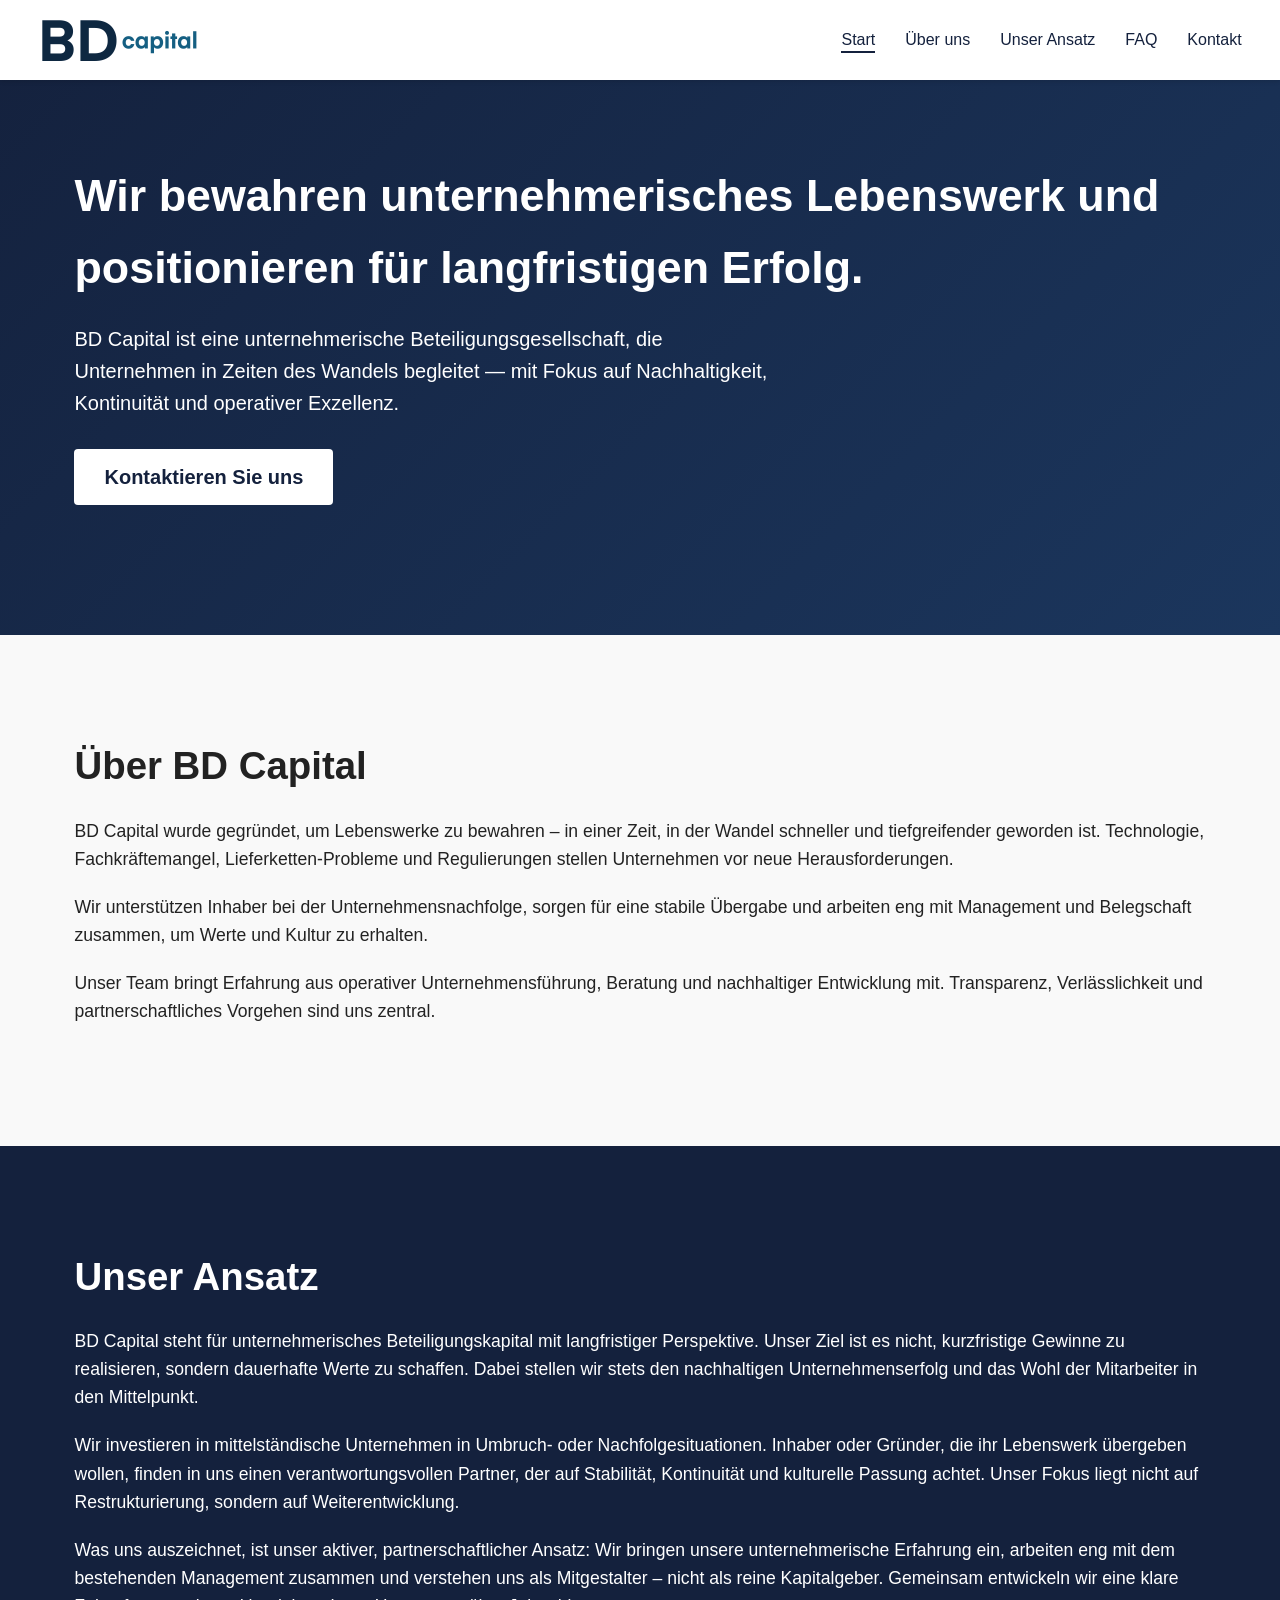
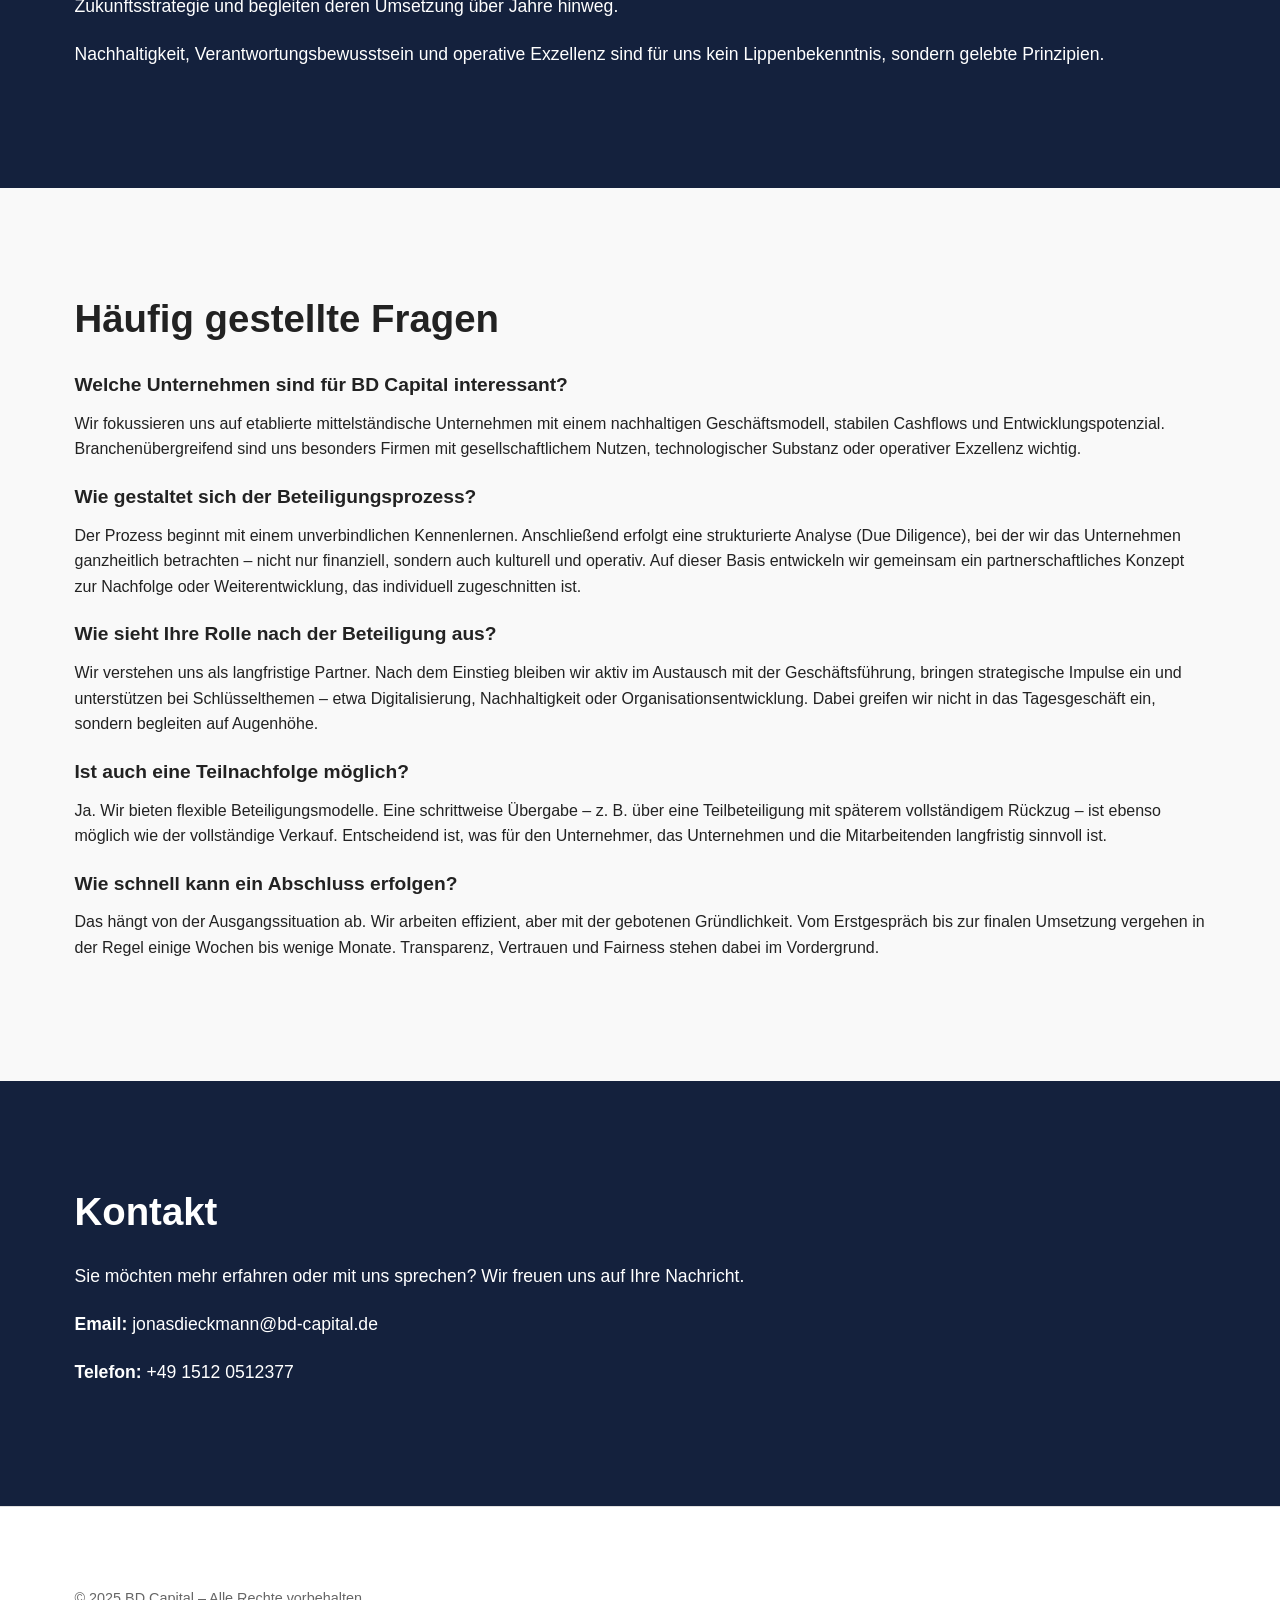
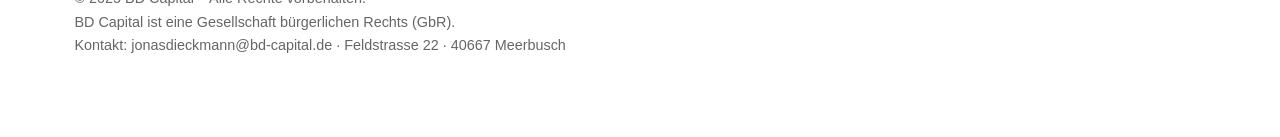
==== commit 935565c1: "Update index.html" ====
--- a/index.html
+++ b/index.html
@@ -1,2589 +1,119 @@
-<!doctype html>
+<!DOCTYPE html>
 <html lang="de">
 <head>
-  <meta charset="UTF-8">
-  <meta http-equiv="Content-Type" content="text/html; charset=UTF-8">
-  <meta name="viewport" content="width=device-width, initial-scale=1.0">
-  <title>ramto Fiat Ducato Auflastungs-Check</title>
+  <meta charset="UTF-8" />
+  <meta name="viewport" content="width=device-width, initial-scale=1.0" />
+  <title>BD Capital – Unternehmerisches Beteiligungskapital</title>
+  <link rel="stylesheet" href="styles.css" />
+  <script defer src="script.js"></script>
 </head>
 <body>
-<!-- JIMDO-CODE START -->
-<!--
-  ramto Fiat Ducato Auflastungs-Check
-  Version: 6.1
-  Stand: 06.07.2026
-  Einbau in Jimdo: Bei der Jimdo-Block-Datei alles kopieren. Bei der Vollversion nur den Bereich zwischen JIMDO-CODE START und JIMDO-CODE ENDE kopieren.
 
-  Wichtige Anpassungsstellen:
-  - AUFLASTUNG_DATEN: Tabellenwerte / moegliche Kombinationen
-  - AUFLASTUNG_CONFIG.prices: Preise je Option
-  - AUFLASTUNG_CONFIG.productUrls / wheelUrl: Links
-  - Bilder liegen im Ordner images/ als webp: blattfeder.webp, zgg.webp, va.webp, ha.webp, option-a.webp, option-b.webp, option-c.webp
-  - Version 6: Kontaktwege E-Mail / WhatsApp / Formular, Google-Sheets-Logging fuer jede Anfrage, Formular-Mail nur bei Kanal Formular
-  - Wichtig: AUFLASTUNG_CONFIG.sheetEndpoint, sheetWriteToken und whatsappPhone vor Livegang eintragen
--->
-<div id="ramto-fiat-journey" class="rfj">
-  <style>
-    #ramto-fiat-journey {
-      --rfj-orange: #E8720C;
-      --rfj-orange-dark: #c85d00;
-      --rfj-black: #000000;
-      --rfj-anthracite: #181818;
-      --rfj-white: #FFFFFF;
-      --rfj-bg: #FFFFFF;
-      --rfj-soft: #F6F6F6;
-      --rfj-soft-2: #EFEFEF;
-      --rfj-soft-orange: #FFF2E8;
-      --rfj-text: #111111;
-      --rfj-muted: #666666;
-      --rfj-border: #E2E2E2;
-      --rfj-success: #1d6f42;
-      --rfj-warning-bg: #FFF6ED;
-      --rfj-warning-text: #6B3500;
-      --rfj-radius: 18px;
-      --rfj-radius-sm: 13px;
-      --rfj-shadow: 0 18px 48px rgba(0, 0, 0, 0.12);
-      --rfj-shadow-soft: 0 10px 28px rgba(0, 0, 0, 0.08);
-      width: 100%;
-      max-width: 1180px;
-      margin: 0 auto;
-      color: var(--rfj-text);
-      font-family: Arial, Helvetica, sans-serif;
-      font-size: 16px;
-      line-height: 1.5;
-      -webkit-text-size-adjust: 100%;
-      text-size-adjust: 100%;
-    }
+  <!-- Navigation -->
+  <header class="header">
+    <div class="container nav-container">
+      <a href="#home" class="logo">
+        <img src="logo.jpg" alt="BD Capital Logo" />
+      </a>
 
-    #ramto-fiat-journey * {
-      box-sizing: border-box;
-    }
+      <nav class="nav" id="navbar">
+        <ul>
+          <li><a href="#home" class="active">Start</a></li>
+          <li><a href="#about">Über uns</a></li>
+          <li><a href="#approach">Unser Ansatz</a></li>
+          <li><a href="#faq">FAQ</a></li>
+          <li><a href="#contact">Kontakt</a></li>
+        </ul>
+      </nav>
 
-    #ramto-fiat-journey a {
-      color: inherit;
-    }
+      <!-- ✨ Updated Menu Icon -->
+      <button class="menu-toggle" id="menu-toggle">☰</button>
 
-    #ramto-fiat-journey h2,
-    #ramto-fiat-journey h3,
-    #ramto-fiat-journey h4,
-    #ramto-fiat-journey h5,
-    #ramto-fiat-journey p {
-      margin-top: 0;
-    }
+    </div>
+  </header>
 
-    #ramto-fiat-journey .rfj-shell {
-      overflow: hidden;
-      background: var(--rfj-white);
-      border: 1px solid var(--rfj-border);
-      border-radius: 24px;
-      box-shadow: var(--rfj-shadow);
-    }
-
-    #ramto-fiat-journey .rfj-hero {
-      position: relative;
-      overflow: hidden;
-      padding: 34px 30px 28px;
-      background:
-        radial-gradient(circle at 95% 0%, rgba(232, 114, 12, 0.40), transparent 34%),
-        linear-gradient(135deg, var(--rfj-anthracite) 0%, #050505 100%);
-      color: var(--rfj-white);
-      border-bottom: 5px solid var(--rfj-orange);
-    }
-
-    #ramto-fiat-journey .rfj-hero::after {
-      content: "";
-      position: absolute;
-      width: 190px;
-      height: 190px;
-      right: -70px;
-      bottom: -95px;
-      border: 28px solid var(--rfj-orange);
-      border-radius: 50%;
-      opacity: 0.88;
-      pointer-events: none;
-    }
-
-    #ramto-fiat-journey .rfj-kicker {
-      position: relative;
-      z-index: 1;
-      display: inline-flex;
-      align-items: center;
-      gap: 10px;
-      margin-bottom: 16px;
-      padding: 8px 13px;
-      border: 1px solid rgba(255, 255, 255, 0.18);
-      border-radius: 999px;
-      background: rgba(255, 255, 255, 0.08);
-      font-size: 13px;
-      font-weight: 800;
-      letter-spacing: 0.04em;
-      text-transform: uppercase;
-    }
-
-    #ramto-fiat-journey .rfj-kicker::before {
-      content: "";
-      display: inline-block;
-      width: 10px;
-      height: 10px;
-      border-radius: 50%;
-      background: var(--rfj-orange);
-    }
-
-    #ramto-fiat-journey .rfj-hero h2 {
-      position: relative;
-      z-index: 1;
-      max-width: 830px;
-      margin-bottom: 12px;
-      font-size: clamp(30px, 4vw, 48px);
-      line-height: 1.08;
-      font-weight: 900;
-      letter-spacing: -0.03em;
-    }
-
-    #ramto-fiat-journey .rfj-hero p {
-      position: relative;
-      z-index: 1;
-      max-width: 850px;
-      margin-bottom: 0;
-      color: rgba(255, 255, 255, 0.83);
-      font-size: 17px;
-    }
-
-    #ramto-fiat-journey .rfj-progress-wrap {
-      padding: 22px 30px 0;
-      background: var(--rfj-white);
-    }
-
-    #ramto-fiat-journey .rfj-progress-meta {
-      display: flex;
-      justify-content: space-between;
-      gap: 14px;
-      margin-bottom: 10px;
-      color: var(--rfj-muted);
-      font-size: 14px;
-      font-weight: 700;
-    }
-
-    #ramto-fiat-journey .rfj-progress {
-      height: 9px;
-      overflow: hidden;
-      border-radius: 999px;
-      background: var(--rfj-soft-2);
-    }
-
-    #ramto-fiat-journey .rfj-progress-bar {
-      width: 25%;
-      height: 100%;
-      border-radius: 999px;
-      background: var(--rfj-orange);
-      transition: width 0.25s ease;
-    }
-
-    #ramto-fiat-journey .rfj-form {
-      padding: 26px 30px 30px;
-      background: var(--rfj-white);
-    }
-
-    #ramto-fiat-journey .rfj-step {
-      display: none;
-      grid-template-columns: minmax(250px, 0.42fr) minmax(0, 0.58fr);
-      gap: 22px;
-      align-items: start;
-    }
-
-    #ramto-fiat-journey .rfj-step.is-active {
-      display: grid;
-    }
-
-    #ramto-fiat-journey .rfj-question-card,
-    #ramto-fiat-journey .rfj-image-slot,
-    #ramto-fiat-journey .rfj-result,
-    #ramto-fiat-journey .rfj-option-card {
-      border: 1px solid var(--rfj-border);
-      border-radius: var(--rfj-radius);
-      background: var(--rfj-white);
-    }
-
-    #ramto-fiat-journey .rfj-question-card {
-      min-width: 0;
-      padding: 26px;
-      box-shadow: var(--rfj-shadow-soft);
-    }
-
-    #ramto-fiat-journey .rfj-question-card h3 {
-      margin-bottom: 10px;
-      font-size: clamp(24px, 3vw, 34px);
-      line-height: 1.13;
-      font-weight: 900;
-      letter-spacing: -0.025em;
-    }
-
-    #ramto-fiat-journey .rfj-question-card p {
-      margin-bottom: 20px;
-      color: var(--rfj-muted);
-    }
-
-    #ramto-fiat-journey .rfj-image-slot {
-      position: relative;
-      aspect-ratio: 4 / 3;
-      width: 100%;
-      height: auto;
-      min-height: 0;
-      align-self: start;
-      overflow: hidden;
-      display: flex;
-      flex-direction: column;
-      justify-content: center;
-      align-items: center;
-      gap: 9px;
-      padding: 22px;
-      text-align: center;
-      color: var(--rfj-muted);
-      background:
-        linear-gradient(135deg, rgba(0, 0, 0, 0.72), rgba(24, 24, 24, 0.38)),
-        repeating-linear-gradient(135deg, #f3f3f3, #f3f3f3 12px, #e7e7e7 12px, #e7e7e7 24px);
-    }
-
-    #ramto-fiat-journey .rfj-image-slot::before {
-      content: "";
-      position: absolute;
-      inset: 14px;
-      border: 2px dashed rgba(255, 255, 255, 0.45);
-      border-radius: 15px;
-      pointer-events: none;
-    }
-
-    #ramto-fiat-journey .rfj-image-slot span {
-      position: relative;
-      z-index: 1;
-      display: inline-flex;
-      width: 58px;
-      height: 58px;
-      align-items: center;
-      justify-content: center;
-      border-radius: 18px;
-      background: var(--rfj-orange);
-      color: var(--rfj-white);
-      font-size: 25px;
-      font-weight: 900;
-      box-shadow: 0 10px 22px rgba(0, 0, 0, 0.22);
-    }
-
-    #ramto-fiat-journey .rfj-image-slot strong,
-    #ramto-fiat-journey .rfj-image-slot small {
-      position: relative;
-      z-index: 1;
-      max-width: 270px;
-    }
-
-    #ramto-fiat-journey .rfj-image-slot strong {
-      color: var(--rfj-white);
-      font-size: 17px;
-    }
-
-    #ramto-fiat-journey .rfj-image-slot small {
-      color: rgba(255, 255, 255, 0.78);
-    }
-
-
-    #ramto-fiat-journey .rfj-image-slot.rfj-has-img,
-    #ramto-fiat-journey .rfj-option-image.rfj-has-img {
-      padding: 0;
-      background: var(--rfj-white);
-    }
-
-    #ramto-fiat-journey .rfj-image-slot.rfj-has-img::before,
-    #ramto-fiat-journey .rfj-option-image.rfj-has-img::after {
-      display: none;
-    }
-
-    #ramto-fiat-journey .rfj-select-label {
-      display: block;
-      margin: 0 0 9px;
-      color: var(--rfj-black);
-      font-size: 14px;
-      font-weight: 900;
-      letter-spacing: 0.03em;
-      text-transform: uppercase;
-    }
-
-    #ramto-fiat-journey .rfj-select-wrap {
-      position: relative;
-      width: 100%;
-    }
-
-    #ramto-fiat-journey .rfj-select-wrap::after {
-      content: "";
-      position: absolute;
-      right: 18px;
-      top: 50%;
-      width: 11px;
-      height: 11px;
-      border-right: 3px solid var(--rfj-orange);
-      border-bottom: 3px solid var(--rfj-orange);
-      transform: translateY(-65%) rotate(45deg);
-      pointer-events: none;
-    }
-
-    #ramto-fiat-journey .rfj-select {
-      width: 100%;
-      min-height: 62px;
-      padding: 15px 54px 15px 17px;
-      border: 2px solid var(--rfj-border);
-      border-radius: 15px;
-      appearance: none;
-      -webkit-appearance: none;
-      background: var(--rfj-white);
-      color: var(--rfj-black);
-      font: inherit;
-      font-size: 17px;
-      line-height: 1.25;
-      font-weight: 800;
-      cursor: pointer;
-      outline: none;
-      transition: border-color 0.15s ease, box-shadow 0.15s ease, background 0.15s ease;
-      overflow: hidden;
-      text-overflow: ellipsis;
-    }
-
-    #ramto-fiat-journey .rfj-select:hover,
-    #ramto-fiat-journey .rfj-select:focus {
-      border-color: var(--rfj-orange);
-      box-shadow: 0 0 0 4px rgba(232, 114, 12, 0.13);
-    }
-
-    #ramto-fiat-journey .rfj-select:disabled {
-      opacity: 0.55;
-      cursor: not-allowed;
-      background: var(--rfj-soft);
-    }
-
-    #ramto-fiat-journey .rfj-select-hint {
-      min-height: 22px;
-      margin-top: 11px;
-      color: var(--rfj-muted);
-      font-size: 14px;
-      font-weight: 700;
-    }
-
-    #ramto-fiat-journey .rfj-select-hint strong {
-      color: var(--rfj-black);
-    }
-
-    #ramto-fiat-journey .rfj-select-next {
-      display: none;
-      width: 100%;
-      margin-top: 14px;
-    }
-
-    #ramto-fiat-journey .rfj-choice-grid {
-      display: grid;
-      grid-template-columns: repeat(2, minmax(0, 1fr));
-      gap: 12px;
-      margin-top: 8px;
-    }
-
-    #ramto-fiat-journey .rfj-choice-grid-numbers {
-      grid-template-columns: repeat(2, minmax(0, 1fr));
-    }
-
-    #ramto-fiat-journey .rfj-choice,
-    #ramto-fiat-journey .rfj-button {
-      appearance: none;
-      border: 1px solid var(--rfj-border);
-      border-radius: 14px;
-      font: inherit;
-      cursor: pointer;
-      transition: transform 0.15s ease, border-color 0.15s ease, background 0.15s ease, box-shadow 0.15s ease;
-    }
-
-    #ramto-fiat-journey .rfj-choice {
-      position: relative;
-      min-height: 92px;
-      padding: 16px 16px 15px;
-      background: var(--rfj-white);
-      text-align: left;
-    }
-
-    #ramto-fiat-journey .rfj-choice::after {
-      content: "›";
-      position: absolute;
-      right: 15px;
-      top: 15px;
-      width: 28px;
-      height: 28px;
-      display: inline-flex;
-      align-items: center;
-      justify-content: center;
-      border-radius: 50%;
-      background: var(--rfj-soft);
-      color: var(--rfj-orange);
-      font-size: 24px;
-      line-height: 1;
-      font-weight: 900;
-    }
-
-    #ramto-fiat-journey .rfj-choice strong {
-      display: block;
-      padding-right: 34px;
-      margin-bottom: 4px;
-      color: var(--rfj-black);
-      font-size: 17px;
-      line-height: 1.25;
-    }
-
-    #ramto-fiat-journey .rfj-choice small {
-      display: block;
-      color: var(--rfj-muted);
-      line-height: 1.38;
-    }
-
-    #ramto-fiat-journey .rfj-choice .rfj-number {
-      display: block;
-      padding-right: 34px;
-      margin-bottom: 3px;
-      color: var(--rfj-black);
-      font-size: 26px;
-      line-height: 1.1;
-      font-weight: 900;
-      letter-spacing: -0.02em;
-    }
-
-    #ramto-fiat-journey .rfj-choice:hover,
-    #ramto-fiat-journey .rfj-choice:focus-visible,
-    #ramto-fiat-journey .rfj-button:hover,
-    #ramto-fiat-journey .rfj-button:focus-visible {
-      transform: translateY(-1px);
-      border-color: var(--rfj-orange);
-      box-shadow: 0 0 0 4px rgba(232, 114, 12, 0.13);
-      outline: none;
-    }
-
-    #ramto-fiat-journey .rfj-choice.is-selected {
-      border-color: var(--rfj-orange);
-      background: var(--rfj-soft-orange);
-      box-shadow: 0 0 0 4px rgba(232, 114, 12, 0.14);
-    }
-
-    #ramto-fiat-journey .rfj-step-note {
-      display: inline-flex;
-      align-items: center;
-      gap: 8px;
-      margin-top: 18px;
-      padding: 10px 12px;
-      border-radius: 999px;
-      background: var(--rfj-soft);
-      color: var(--rfj-muted);
-      font-size: 13px;
-      font-weight: 800;
-    }
-
-    #ramto-fiat-journey .rfj-step-note::before {
-      content: "";
-      width: 9px;
-      height: 9px;
-      border-radius: 50%;
-      background: var(--rfj-orange);
-    }
-
-    #ramto-fiat-journey .rfj-error {
-      display: none;
-      margin-top: 16px;
-      padding: 12px 14px;
-      border-radius: 12px;
-      background: var(--rfj-warning-bg);
-      color: var(--rfj-warning-text);
-      font-weight: 800;
-    }
-
-    #ramto-fiat-journey .rfj-error.is-visible {
-      display: block;
-    }
-
-    #ramto-fiat-journey .rfj-nav {
-      display: flex;
-      justify-content: space-between;
-      gap: 12px;
-      margin-top: 22px;
-    }
-
-    #ramto-fiat-journey .rfj-button {
-      display: inline-flex;
-      align-items: center;
-      justify-content: center;
-      gap: 8px;
-      min-height: 48px;
-      padding: 13px 18px;
-      text-decoration: none;
-      font-weight: 900;
-      background: var(--rfj-white);
-      color: var(--rfj-black);
-    }
-
-    #ramto-fiat-journey .rfj-button-primary {
-      border-color: var(--rfj-orange);
-      background: var(--rfj-orange);
-      color: var(--rfj-white);
-    }
-
-    #ramto-fiat-journey .rfj-button-dark {
-      border-color: var(--rfj-black);
-      background: var(--rfj-black);
-      color: var(--rfj-white);
-    }
-
-    #ramto-fiat-journey .rfj-button-ghost {
-      background: var(--rfj-soft);
-    }
-
-    #ramto-fiat-journey .rfj-button[disabled] {
-      opacity: 0.42;
-      cursor: not-allowed;
-      transform: none;
-      box-shadow: none;
-      border-color: var(--rfj-border);
-    }
-
-    #ramto-fiat-journey .rfj-result {
-      margin-top: 26px;
-      padding: 26px;
-      box-shadow: var(--rfj-shadow);
-    }
-
-    #ramto-fiat-journey .rfj-result[hidden] {
-      display: none;
-    }
-
-    #ramto-fiat-journey .rfj-result-head {
-      display: grid;
-      grid-template-columns: minmax(0, 1fr) auto;
-      gap: 16px;
-      align-items: flex-start;
-      margin-bottom: 18px;
-      padding-bottom: 18px;
-      border-bottom: 1px solid var(--rfj-border);
-    }
-
-    #ramto-fiat-journey .rfj-result-head h3 {
-      margin-bottom: 7px;
-      font-size: clamp(26px, 3vw, 38px);
-      line-height: 1.1;
-      font-weight: 900;
-      letter-spacing: -0.03em;
-    }
-
-    #ramto-fiat-journey .rfj-result-head p {
-      margin-bottom: 0;
-      color: var(--rfj-muted);
-    }
-
-    #ramto-fiat-journey .rfj-pill {
-      display: inline-flex;
-      align-items: center;
-      justify-content: center;
-      white-space: nowrap;
-      gap: 8px;
-      border-radius: 999px;
-      padding: 10px 13px;
-      background: var(--rfj-anthracite);
-      color: var(--rfj-white);
-      font-size: 13px;
-      font-weight: 900;
-    }
-
-    #ramto-fiat-journey .rfj-alert {
-      margin: 0 0 18px;
-      padding: 14px 16px;
-      border: 1px solid rgba(232, 114, 12, 0.28);
-      border-left: 5px solid var(--rfj-orange);
-      border-radius: 14px;
-      background: var(--rfj-warning-bg);
-      color: var(--rfj-warning-text);
-    }
-
-    #ramto-fiat-journey .rfj-alert strong {
-      display: block;
-      margin-bottom: 4px;
-      color: var(--rfj-black);
-    }
-
-    #ramto-fiat-journey .rfj-options {
-      display: grid;
-      gap: 20px;
-    }
-
-    #ramto-fiat-journey .rfj-option-card {
-      overflow: hidden;
-      box-shadow: var(--rfj-shadow-soft);
-    }
-
-    #ramto-fiat-journey .rfj-option-heading {
-      display: flex;
-      align-items: flex-start;
-      gap: 14px;
-      padding: 21px 22px 18px;
-      background: var(--rfj-white);
-      border-bottom: 1px solid var(--rfj-border);
-    }
-
-    #ramto-fiat-journey .rfj-letter {
-      flex: 0 0 auto;
-      display: inline-flex;
-      width: 42px;
-      height: 42px;
-      align-items: center;
-      justify-content: center;
-      border-radius: 50%;
-      background: var(--rfj-orange);
-      color: var(--rfj-white);
-      font-size: 19px;
-      font-weight: 900;
-    }
-
-    #ramto-fiat-journey .rfj-option-heading h4 {
-      margin: 0 0 4px;
-      font-size: clamp(22px, 2.6vw, 30px);
-      line-height: 1.13;
-      font-weight: 900;
-      letter-spacing: -0.02em;
-    }
-
-    #ramto-fiat-journey .rfj-option-heading p {
-      margin-bottom: 0;
-      color: var(--rfj-muted);
-    }
-
-    #ramto-fiat-journey .rfj-option-main {
-      display: grid;
-      grid-template-columns: minmax(240px, 0.95fr) minmax(170px, 0.58fr) minmax(250px, 0.82fr);
-      gap: 16px;
-      align-items: start;
-      padding: 20px 22px 18px;
-      background: var(--rfj-white);
-    }
-
-    #ramto-fiat-journey .rfj-option-image {
-      position: relative;
-      aspect-ratio: 4 / 3;
-      width: 100%;
-      height: auto;
-      min-height: 0;
-      align-self: start;
-      display: flex;
-      align-items: center;
-      justify-content: center;
-      overflow: hidden;
-      border: 1px solid var(--rfj-border);
-      border-radius: 16px;
-      padding: 18px;
-      text-align: center;
-      color: rgba(255, 255, 255, 0.83);
-      background:
-        linear-gradient(135deg, rgba(0, 0, 0, 0.78), rgba(24, 24, 24, 0.38)),
-        repeating-linear-gradient(135deg, #eeeeee, #eeeeee 12px, #dfdfdf 12px, #dfdfdf 24px);
-      font-weight: 800;
-    }
-
-    #ramto-fiat-journey .rfj-option-image::after {
-      content: "";
-      position: absolute;
-      inset: 12px;
-      border: 2px dashed rgba(255, 255, 255, 0.42);
-      border-radius: 13px;
-      pointer-events: none;
-    }
-
-    #ramto-fiat-journey .rfj-option-image,
-    #ramto-fiat-journey .rfj-kpi-stack,
-    #ramto-fiat-journey .rfj-price-box {
-      min-width: 0;
-      overflow-wrap: anywhere;
-    }
-
-    #ramto-fiat-journey .rfj-image-slot > img,
-    #ramto-fiat-journey .rfj-option-image > img {
-      position: absolute;
-      inset: 0;
-      z-index: 0;
-      display: block;
-      width: 100%;
-      height: 100%;
-      object-fit: cover;
-    }
-
-    #ramto-fiat-journey .rfj-image-slot > :not(img),
-    #ramto-fiat-journey .rfj-option-image > :not(img) {
-      position: relative;
-      z-index: 1;
-    }
-
-    #ramto-fiat-journey .rfj-kpi-stack {
-      display: grid;
-      gap: 10px;
-    }
-
-    #ramto-fiat-journey .rfj-load-box {
-      border: 1px solid var(--rfj-border);
-      border-radius: 15px;
-      padding: 14px 14px 13px;
-      background: var(--rfj-soft);
-    }
-
-    #ramto-fiat-journey .rfj-load-box span {
-      display: block;
-      margin-bottom: 3px;
-      color: var(--rfj-muted);
-      font-size: 12px;
-      font-weight: 900;
-      letter-spacing: 0.05em;
-      text-transform: uppercase;
-    }
-
-    #ramto-fiat-journey .rfj-load-box strong {
-      display: block;
-      color: var(--rfj-black);
-      font-size: clamp(21px, 2.2vw, 24px);
-      line-height: 1.1;
-      font-weight: 900;
-      letter-spacing: -0.02em;
-    }
-
-    #ramto-fiat-journey .rfj-price-box {
-      display: flex;
-      flex-direction: column;
-      padding: 16px;
-      border-radius: 16px;
-      border: 1px solid rgba(232, 114, 12, 0.42);
-      background: var(--rfj-soft-orange);
-    }
-
-    #ramto-fiat-journey .rfj-price-box span {
-      color: var(--rfj-muted);
-      font-size: 12px;
-      font-weight: 900;
-      letter-spacing: 0.05em;
-      text-transform: uppercase;
-    }
-
-    #ramto-fiat-journey .rfj-price-box strong {
-      display: block;
-      margin: 2px 0 10px;
-      color: var(--rfj-black);
-      font-size: clamp(25px, 3vw, 32px);
-      line-height: 1.05;
-      font-weight: 900;
-      letter-spacing: -0.03em;
-    }
-
-    #ramto-fiat-journey .rfj-price-box p {
-      margin: 0 0 10px;
-      color: var(--rfj-warning-text);
-      font-size: 14px;
-      font-weight: 800;
-    }
-
-    #ramto-fiat-journey .rfj-price-box ul {
-      margin: 0;
-      padding-left: 18px;
-      color: var(--rfj-muted);
-      font-size: 14px;
-    }
-
-    #ramto-fiat-journey .rfj-price-box li + li {
-      margin-top: 5px;
-    }
-
-    #ramto-fiat-journey .rfj-procon-full {
-      display: grid;
-      grid-template-columns: repeat(2, minmax(0, 1fr));
-      gap: 16px;
-      padding: 18px 22px 22px;
-      background: #fbfbfb;
-      border-top: 1px solid var(--rfj-border);
-    }
-
-    #ramto-fiat-journey .rfj-procon-box {
-      border: 1px solid var(--rfj-border);
-      border-radius: 15px;
-      padding: 15px 16px;
-      background: var(--rfj-white);
-    }
-
-    #ramto-fiat-journey .rfj-procon-box h5 {
-      margin: 0 0 9px;
-      font-size: 16px;
-      font-weight: 900;
-    }
-
-    #ramto-fiat-journey .rfj-procon-box ul {
-      margin: 0;
-      padding-left: 18px;
-      color: var(--rfj-muted);
-    }
-
-    #ramto-fiat-journey .rfj-procon-box li + li {
-      margin-top: 6px;
-    }
-
-    #ramto-fiat-journey .rfj-wheel-note {
-      margin: 0 22px 18px;
-      padding: 13px 15px;
-      border-radius: 14px;
-      background: var(--rfj-anthracite);
-      color: rgba(255, 255, 255, 0.83);
-      font-size: 14px;
-    }
-
-    #ramto-fiat-journey .rfj-wheel-note strong {
-      color: var(--rfj-white);
-    }
-
-    #ramto-fiat-journey .rfj-option-actions {
-      display: flex;
-      flex-wrap: wrap;
-      gap: 10px;
-      padding: 0 22px 22px;
-    }
-
-    #ramto-fiat-journey .rfj-summary-list {
-      display: grid;
-      gap: 7px;
-      margin-top: 18px;
-      padding: 14px 16px;
-      border-radius: 14px;
-      background: var(--rfj-soft);
-      color: var(--rfj-muted);
-      font-size: 14px;
-    }
-
-    #ramto-fiat-journey .rfj-summary-list strong {
-      color: var(--rfj-black);
-    }
-
-    #ramto-fiat-journey .rfj-help-card {
-      margin-top: 20px;
-      padding: 16px;
-      border: 1px solid rgba(232, 114, 12, 0.24);
-      border-radius: 15px;
-      background: var(--rfj-soft-orange);
-    }
-
-    #ramto-fiat-journey .rfj-help-card strong {
-      display: block;
-      margin-bottom: 5px;
-      color: var(--rfj-black);
-      font-size: 16px;
-      font-weight: 900;
-    }
-
-    #ramto-fiat-journey .rfj-help-card p {
-      margin-bottom: 12px;
-      color: var(--rfj-warning-text);
-      font-size: 14px;
-      font-weight: 700;
-    }
-
-    #ramto-fiat-journey .rfj-contact-actions {
-      display: flex;
-      flex-wrap: wrap;
-      gap: 10px;
-    }
-
-    #ramto-fiat-journey .rfj-contact-actions .rfj-button,
-    #ramto-fiat-journey .rfj-option-actions .rfj-contact-button {
-      flex: 1 1 145px;
-    }
-
-    #ramto-fiat-journey .rfj-button-small {
-      min-height: 44px;
-      padding: 11px 13px;
-      font-size: 14px;
-    }
-
-    #ramto-fiat-journey .rfj-contact-notice {
-      position: fixed;
-      left: 50%;
-      bottom: 22px;
-      z-index: 99999;
-      max-width: min(520px, calc(100vw - 28px));
-      padding: 13px 16px;
-      border-radius: 14px;
-      background: var(--rfj-anthracite);
-      color: var(--rfj-white);
-      box-shadow: var(--rfj-shadow);
-      font-size: 14px;
-      font-weight: 800;
-      transform: translate(-50%, 18px);
-      opacity: 0;
-      pointer-events: none;
-      transition: opacity 0.18s ease, transform 0.18s ease;
-    }
-
-    #ramto-fiat-journey .rfj-contact-notice.is-visible {
-      opacity: 1;
-      transform: translate(-50%, 0);
-    }
-
-    #ramto-fiat-journey .rfj-modal[hidden] {
-      display: none;
-    }
-
-    #ramto-fiat-journey .rfj-modal {
-      position: fixed;
-      inset: 0;
-      z-index: 99998;
-      display: flex;
-      align-items: center;
-      justify-content: center;
-      padding: 18px;
-    }
-
-    #ramto-fiat-journey .rfj-modal-backdrop {
-      position: absolute;
-      inset: 0;
-      background: rgba(0, 0, 0, 0.58);
-    }
-
-    #ramto-fiat-journey .rfj-modal-panel {
-      position: relative;
-      z-index: 1;
-      width: 100%;
-      max-width: 760px;
-      max-height: 90vh;
-      overflow: auto;
-      padding: 26px;
-      border-radius: 22px;
-      background: var(--rfj-white);
-      box-shadow: var(--rfj-shadow);
-    }
-
-    #ramto-fiat-journey .rfj-modal-close {
-      position: absolute;
-      top: 14px;
-      right: 14px;
-      width: 42px;
-      height: 42px;
-      border: 1px solid var(--rfj-border);
-      border-radius: 50%;
-      background: var(--rfj-soft);
-      color: var(--rfj-black);
-      font-size: 26px;
-      line-height: 1;
-      font-weight: 900;
-      cursor: pointer;
-    }
-
-    #ramto-fiat-journey .rfj-modal-panel h3 {
-      max-width: 620px;
-      margin: 0 50px 8px 0;
-      font-size: clamp(24px, 3vw, 34px);
-      line-height: 1.12;
-      font-weight: 900;
-      letter-spacing: -0.02em;
-    }
-
-    #ramto-fiat-journey .rfj-modal-panel > p {
-      margin-bottom: 14px;
-      color: var(--rfj-muted);
-    }
-
-    #ramto-fiat-journey .rfj-modal-summary {
-      display: grid;
-      gap: 5px;
-      margin: 0 0 16px;
-      padding: 13px 15px;
-      border-radius: 14px;
-      background: var(--rfj-soft);
-      color: var(--rfj-muted);
-      font-size: 14px;
-    }
-
-    #ramto-fiat-journey .rfj-modal-summary strong {
-      color: var(--rfj-black);
-    }
-
-    #ramto-fiat-journey .rfj-form-grid {
-      display: grid;
-      grid-template-columns: repeat(2, minmax(0, 1fr));
-      gap: 14px;
-    }
-
-    #ramto-fiat-journey .rfj-field {
-      display: block;
-      min-width: 0;
-    }
-
-    #ramto-fiat-journey .rfj-field-full {
-      grid-column: 1 / -1;
-    }
-
-    #ramto-fiat-journey .rfj-field span {
-      display: block;
-      margin-bottom: 7px;
-      color: var(--rfj-black);
-      font-size: 13px;
-      font-weight: 900;
-      letter-spacing: 0.03em;
-      text-transform: uppercase;
-    }
-
-    #ramto-fiat-journey .rfj-input,
-    #ramto-fiat-journey .rfj-textarea {
-      width: 100%;
-      border: 2px solid var(--rfj-border);
-      border-radius: 13px;
-      background: var(--rfj-white);
-      color: var(--rfj-black);
-      font: inherit;
-      font-size: 16px;
-      outline: none;
-      transition: border-color 0.15s ease, box-shadow 0.15s ease;
-    }
-
-    #ramto-fiat-journey .rfj-input {
-      min-height: 52px;
-      padding: 12px 13px;
-    }
-
-    #ramto-fiat-journey .rfj-textarea {
-      min-height: 112px;
-      padding: 12px 13px;
-      resize: vertical;
-    }
-
-    #ramto-fiat-journey .rfj-input:focus,
-    #ramto-fiat-journey .rfj-textarea:focus {
-      border-color: var(--rfj-orange);
-      box-shadow: 0 0 0 4px rgba(232, 114, 12, 0.13);
-    }
-
-    #ramto-fiat-journey .rfj-consent {
-      display: flex;
-      gap: 10px;
-      align-items: flex-start;
-      margin-top: 14px;
-      color: var(--rfj-muted);
-      font-size: 14px;
-      font-weight: 700;
-    }
-
-    #ramto-fiat-journey .rfj-consent input {
-      flex: 0 0 auto;
-      width: 18px;
-      height: 18px;
-      margin-top: 2px;
-      accent-color: var(--rfj-orange);
-    }
-
-    #ramto-fiat-journey .rfj-form-status {
-      display: none;
-      margin-top: 14px;
-      padding: 12px 14px;
-      border-radius: 13px;
-      font-weight: 800;
-    }
-
-    #ramto-fiat-journey .rfj-form-status.is-visible {
-      display: block;
-    }
-
-    #ramto-fiat-journey .rfj-form-status.is-success {
-      background: #EAF7EF;
-      color: var(--rfj-success);
-    }
-
-    #ramto-fiat-journey .rfj-form-status.is-error {
-      background: var(--rfj-warning-bg);
-      color: var(--rfj-warning-text);
-    }
-
-    #ramto-fiat-journey .rfj-modal-actions {
-      display: flex;
-      flex-wrap: wrap;
-      gap: 10px;
-      justify-content: flex-end;
-      margin-top: 16px;
-    }
-
-    #ramto-fiat-journey .rfj-hp {
-      position: absolute;
-      left: -9999px;
-      width: 1px;
-      height: 1px;
-      opacity: 0;
-    }
-
-    @media (max-width: 1060px) {
-      #ramto-fiat-journey .rfj-option-main {
-        grid-template-columns: minmax(230px, 1fr) minmax(220px, 1fr);
-      }
-
-      #ramto-fiat-journey .rfj-price-box {
-        grid-column: 1 / -1;
-      }
-    }
-
-    @media (max-width: 780px) {
-      #ramto-fiat-journey {
-        max-width: 100%;
-      }
-
-      #ramto-fiat-journey .rfj-step,
-      #ramto-fiat-journey .rfj-result-head,
-      #ramto-fiat-journey .rfj-option-main,
-      #ramto-fiat-journey .rfj-procon-full {
-        grid-template-columns: 1fr;
-      }
-
-      #ramto-fiat-journey .rfj-choice-grid,
-      #ramto-fiat-journey .rfj-choice-grid-numbers {
-        grid-template-columns: 1fr;
-      }
-
-      #ramto-fiat-journey .rfj-select-next {
-        display: inline-flex;
-      }
-
-      #ramto-fiat-journey .rfj-price-box {
-        grid-column: auto;
-      }
-
-      #ramto-fiat-journey .rfj-hero,
-      #ramto-fiat-journey .rfj-progress-wrap,
-      #ramto-fiat-journey .rfj-form,
-      #ramto-fiat-journey .rfj-result {
-        padding-left: 18px;
-        padding-right: 18px;
-      }
-
-      #ramto-fiat-journey .rfj-option-heading,
-      #ramto-fiat-journey .rfj-option-main,
-      #ramto-fiat-journey .rfj-procon-full,
-      #ramto-fiat-journey .rfj-option-actions {
-        padding-left: 18px;
-        padding-right: 18px;
-      }
-
-      #ramto-fiat-journey .rfj-wheel-note {
-        margin-left: 18px;
-        margin-right: 18px;
-      }
-    }
-
-    @media (max-width: 640px) {
-      #ramto-fiat-journey {
-        font-size: 17px;
-      }
-
-      #ramto-fiat-journey .rfj-shell {
-        border-radius: 16px;
-        box-shadow: none;
-      }
-
-      #ramto-fiat-journey .rfj-hero {
-        padding: 26px 18px 22px;
-      }
-
-      #ramto-fiat-journey .rfj-hero h2 {
-        font-size: 30px;
-        line-height: 1.08;
-      }
-
-      #ramto-fiat-journey .rfj-hero p {
-        font-size: 16px;
-      }
-
-      #ramto-fiat-journey .rfj-progress-wrap {
-        padding-top: 18px;
-      }
-
-      #ramto-fiat-journey .rfj-progress-meta {
-        flex-direction: column;
-        gap: 4px;
-        font-size: 15px;
-      }
-
-      #ramto-fiat-journey .rfj-form {
-        padding-top: 22px;
-        padding-bottom: 24px;
-      }
-
-      #ramto-fiat-journey .rfj-step {
-        gap: 16px;
-      }
-
-      #ramto-fiat-journey .rfj-question-card {
-        padding: 20px;
-        border-radius: 16px;
-      }
-
-      #ramto-fiat-journey .rfj-question-card h3 {
-        font-size: 26px;
-        line-height: 1.12;
-      }
-
-      #ramto-fiat-journey .rfj-question-card p {
-        font-size: 16px;
-      }
-
-      #ramto-fiat-journey .rfj-image-slot,
-      #ramto-fiat-journey .rfj-option-image {
-        aspect-ratio: 4 / 3;
-        min-height: 0;
-        padding: 18px;
-      }
-
-      #ramto-fiat-journey .rfj-select {
-        min-height: 66px;
-        padding-top: 16px;
-        padding-bottom: 16px;
-        font-size: 18px;
-      }
-
-      #ramto-fiat-journey .rfj-select-hint {
-        font-size: 15px;
-        line-height: 1.45;
-      }
-
-      #ramto-fiat-journey .rfj-nav,
-      #ramto-fiat-journey .rfj-option-actions,
-      #ramto-fiat-journey .rfj-contact-actions,
-      #ramto-fiat-journey .rfj-modal-actions {
-        flex-direction: column;
-      }
-
-      #ramto-fiat-journey .rfj-form-grid {
-        grid-template-columns: 1fr;
-      }
-
-      #ramto-fiat-journey .rfj-modal {
-        padding: 10px;
-      }
-
-      #ramto-fiat-journey .rfj-modal-panel {
-        padding: 22px 16px 18px;
-        border-radius: 16px;
-      }
-
-      #ramto-fiat-journey .rfj-button {
-        width: 100%;
-        min-height: 58px;
-        font-size: 16px;
-      }
-
-      #ramto-fiat-journey .rfj-result {
-        margin-top: 20px;
-        padding: 18px 14px;
-        border-radius: 16px;
-      }
-
-      #ramto-fiat-journey .rfj-result-head {
-        gap: 10px;
-      }
-
-      #ramto-fiat-journey .rfj-result-head h3 {
-        font-size: 28px;
-      }
-
-      #ramto-fiat-journey .rfj-pill {
-        width: 100%;
-        white-space: normal;
-      }
-
-      #ramto-fiat-journey .rfj-option-heading {
-        padding-top: 18px;
-      }
-
-      #ramto-fiat-journey .rfj-option-heading h4 {
-        font-size: 24px;
-      }
-
-      #ramto-fiat-journey .rfj-load-box strong {
-        font-size: 25px;
-      }
-
-      #ramto-fiat-journey .rfj-price-box strong {
-        font-size: 30px;
-      }
-
-      #ramto-fiat-journey .rfj-procon-box ul,
-      #ramto-fiat-journey .rfj-price-box ul {
-        padding-left: 20px;
-      }
-    }
-  </style>
-
-  <div class="rfj-shell">
-    <div class="rfj-hero">
-      <div class="rfj-kicker">ramto Auflastungs-Check</div>
-      <h2>Fiat Ducato Auflastung schnell prüfen</h2>
-      <p>Wählen Sie Schritt für Schritt die eingetragenen Werte aus Fahrzeugschein oder Typenschild. Am Ende sehen Sie passende ramto-Lösungen mit möglichen neuen Achslasten und Gesamtgewichten.</p>
-    </div>
-
-    <div class="rfj-progress-wrap">
-      <div class="rfj-progress-meta">
-        <span id="rfj-step-label">Schritt 1 von 4</span>
-        <span id="rfj-step-name">Hinterachse prüfen</span>
-      </div>
-      <div class="rfj-progress" aria-hidden="true">
-        <div id="rfj-progress-bar" class="rfj-progress-bar"></div>
+  <!-- Hero -->
+  <section class="hero" id="home">
+    <div class="container">
+      <div class="hero-content">
+        <h1>Wir bewahren unternehmerisches Lebenswerk und positionieren für langfristigen Erfolg.</h1>
+        <p>BD Capital ist eine unternehmerische Beteiligungsgesellschaft, die Unternehmen in Zeiten des Wandels begleitet — mit Fokus auf Nachhaltigkeit, Kontinuität und operativer Exzellenz.</p>
+        <p class="hero-cta"><a href="#contact" class="btn">Kontaktieren Sie uns</a></p>
       </div>
     </div>
+  </section>
 
-    <form id="rfj-form" class="rfj-form" novalidate>
-      <section class="rfj-step is-active" data-step="0" data-name="Hinterachse prüfen">
-        <div class="rfj-image-slot rfj-has-img">
-          <img src="images/blattfeder.webp" alt="Beispielbild: Blattfederung an der Hinterachse erkennen" loading="lazy">
-        </div>
-        <div class="rfj-question-card">
-          <h3>Hat Ihr Fahrzeug eine Blattfederung an der Hinterachse?</h3>
-          <p>Die Auflastungslösungen sind für Fiat Ducato / Citroën Jumper / Peugeot Boxer mit blattgefederter Hinterachse ausgelegt. Die Blattfedern erkennen Sie an mehreren übereinanderliegenden Federblättern an der Hinterachse.</p>
-          <label class="rfj-select-label" for="rfj-leaf-select">Bitte auswählen</label>
-          <div class="rfj-select-wrap">
-            <select id="rfj-leaf-select" class="rfj-select" aria-label="Blattfederung auswählen">
-              <option value="" disabled selected>Blattfederung auswählen</option>
-              <option value="yes">Ja, Blattfederung an der Hinterachse vorhanden</option>
-              <option value="no">Nein / nicht sicher</option>
-            </select>
-          </div>
-          <div id="rfj-leaf-help" class="rfj-select-hint">Nach der Auswahl geht es automatisch weiter.</div>
-          <button type="button" class="rfj-button rfj-button-primary rfj-select-next" data-continue="leaf">Auswahl übernehmen</button>
-          <div class="rfj-error" data-error></div>
-        </div>
-      </section>
+  <!-- Über uns -->
+  <section id="about" class="section light">
+    <div class="container">
+      <h2>Über BD Capital</h2>
+      <p>BD Capital wurde gegründet, um Lebenswerke zu bewahren – in einer Zeit, in der Wandel schneller und tiefgreifender geworden ist. Technologie, Fachkräftemangel, Lieferketten-Probleme und Regulierungen stellen Unternehmen vor neue Herausforderungen.</p>
+      <p>Wir unterstützen Inhaber bei der Unternehmensnachfolge, sorgen für eine stabile Übergabe und arbeiten eng mit Management und Belegschaft zusammen, um Werte und Kultur zu erhalten.</p>
+      <p>Unser Team bringt Erfahrung aus operativer Unternehmensführung, Beratung und nachhaltiger Entwicklung mit. Transparenz, Verlässlichkeit und partnerschaftliches Vorgehen sind uns zentral.</p>
+    </div>
+  </section>
 
-      <section class="rfj-step" data-step="1" data-name="zGG auswählen">
-        <div class="rfj-image-slot rfj-has-img">
-          <img src="images/zgg.webp" alt="Beispielbild: zulässiges Gesamtgewicht am Typenschild oder Fahrzeugschein finden" loading="lazy">
-        </div>
-        <div class="rfj-question-card">
-          <h3>Welches zulässige Gesamtgewicht ist aktuell eingetragen?</h3>
-          <p>Wählen Sie das aktuell eingetragene zulässige Gesamtgewicht in kg. Sie finden den Wert im Fahrzeugschein oder auf dem Typenschild – entscheidend ist der zugelassene Wert, nicht das aktuell gewogene Gewicht.</p>
-          <label class="rfj-select-label" for="rfj-zgg-select">zGG auswählen</label>
-          <div class="rfj-select-wrap">
-            <select id="rfj-zgg-select" class="rfj-select" aria-label="zGG auswählen"></select>
-          </div>
-          <div id="rfj-zgg-help" class="rfj-select-hint">Es werden nur Werte angezeigt, die für diesen Auflastungs-Check vorgesehen sind.</div>
-          <button type="button" class="rfj-button rfj-button-primary rfj-select-next" data-continue="zgg">Auswahl übernehmen</button>
-          <div class="rfj-error" data-error></div>
-        </div>
-      </section>
+  <!-- Unser Ansatz -->
+  <section id="approach" class="section dark">
+    <div class="container">
+      <h2>Unser Ansatz</h2>
+      <p>BD Capital steht für unternehmerisches Beteiligungskapital mit langfristiger Perspektive. Unser Ziel ist es nicht, kurzfristige Gewinne zu realisieren, sondern dauerhafte Werte zu schaffen. Dabei stellen wir stets den nachhaltigen Unternehmenserfolg und das Wohl der Mitarbeiter in den Mittelpunkt.</p>
+    <p>Wir investieren in mittelständische Unternehmen in Umbruch- oder Nachfolgesituationen. Inhaber oder Gründer, die ihr Lebenswerk übergeben wollen, finden in uns einen verantwortungsvollen Partner, der auf Stabilität, Kontinuität und kulturelle Passung achtet. Unser Fokus liegt nicht auf Restrukturierung, sondern auf Weiterentwicklung.</p>
+    <p>Was uns auszeichnet, ist unser aktiver, partnerschaftlicher Ansatz: Wir bringen unsere unternehmerische Erfahrung ein, arbeiten eng mit dem bestehenden Management zusammen und verstehen uns als Mitgestalter – nicht als reine Kapitalgeber. Gemeinsam entwickeln wir eine klare Zukunftsstrategie und begleiten deren Umsetzung über Jahre hinweg.</p>
+    <p>Nachhaltigkeit, Verantwortungsbewusstsein und operative Exzellenz sind für uns kein Lippenbekenntnis, sondern gelebte Prinzipien.</p>
+    </div>
+  </section>
 
-      <section class="rfj-step" data-step="2" data-name="1-VA auswählen">
-        <div class="rfj-image-slot rfj-has-img">
-          <img src="images/va.webp" alt="Beispielbild: zulässige Vorderachslast 1-VA finden" loading="lazy">
-        </div>
-        <div class="rfj-question-card">
-          <h3>Welche zulässige Traglast hat die Vorderachse?</h3>
-          <p>Wählen Sie die aktuell eingetragene Vorderachslast in kg. Auf dem Typenschild steht sie meist bei <strong>1-VA</strong>, im Fahrzeugschein bei Achse 1 / 8.1.</p>
-          <label class="rfj-select-label" for="rfj-va-select">1-VA auswählen</label>
-          <div class="rfj-select-wrap">
-            <select id="rfj-va-select" class="rfj-select" aria-label="Vorderachslast auswählen"></select>
-          </div>
-          <div id="rfj-va-help" class="rfj-select-hint">Die Auswahl ist auf passende Kombinationen zum gewählten zGG gefiltert.</div>
-          <button type="button" class="rfj-button rfj-button-primary rfj-select-next" data-continue="va">Auswahl übernehmen</button>
-          <div class="rfj-error" data-error></div>
-        </div>
-      </section>
+  <!-- FAQ -->
+  <section id="faq" class="section light">
+    <div class="container">
+      <h2>Häufig gestellte Fragen</h2>
 
-      <section class="rfj-step" data-step="3" data-name="2-HA auswählen">
-        <div class="rfj-image-slot rfj-has-img">
-          <img src="images/ha.webp" alt="Beispielbild: zulässige Hinterachslast 2-HA finden" loading="lazy">
-        </div>
-        <div class="rfj-question-card">
-          <h3>Welche zulässige Traglast hat die Hinterachse?</h3>
-          <p>Wählen Sie die aktuell eingetragene Hinterachslast in kg. Auf dem Typenschild steht sie meist bei <strong>2-HA</strong>, im Fahrzeugschein bei Achse 2 / 8.2.</p>
-          <label class="rfj-select-label" for="rfj-ha-select">2-HA auswählen</label>
-          <div class="rfj-select-wrap">
-            <select id="rfj-ha-select" class="rfj-select" aria-label="Hinterachslast auswählen"></select>
-          </div>
-          <div id="rfj-ha-help" class="rfj-select-hint">Nach Auswahl der Hinterachslast wird das Ergebnis direkt angezeigt.</div>
-          <button type="button" class="rfj-button rfj-button-primary rfj-select-next" data-continue="ha">Ergebnis anzeigen</button>
-          <div class="rfj-error" data-error></div>
-        </div>
-      </section>
+      <div class="faq-item">
+        <h3>Welche Unternehmen sind für BD Capital interessant?</h3>
+        <p>Wir fokussieren uns auf etablierte mittelständische Unternehmen mit einem nachhaltigen Geschäftsmodell, stabilen Cashflows und Entwicklungspotenzial. Branchenübergreifend sind uns besonders Firmen mit gesellschaftlichem Nutzen, technologischer Substanz oder operativer Exzellenz wichtig.</p>
+      </div>
 
-      <div class="rfj-nav">
-        <button type="button" id="rfj-prev" class="rfj-button rfj-button-ghost" disabled>Zurück</button>
-        <button type="button" id="rfj-reset" class="rfj-button">Neu starten</button>
+      <div class="faq-item">
+        <h3>Wie gestaltet sich der Beteiligungsprozess?</h3>
+        <p>Der Prozess beginnt mit einem unverbindlichen Kennenlernen. Anschließend erfolgt eine strukturierte Analyse (Due Diligence), bei der wir das Unternehmen ganzheitlich betrachten – nicht nur finanziell, sondern auch kulturell und operativ. Auf dieser Basis entwickeln wir gemeinsam ein partnerschaftliches Konzept zur Nachfolge oder Weiterentwicklung, das individuell zugeschnitten ist.</p>
       </div>
-    </form>
-  </div>
 
-  <div id="rfj-results" class="rfj-result" hidden aria-live="polite"></div>
-  <div id="rfj-contact-notice" class="rfj-contact-notice" aria-live="polite"></div>
+      <div class="faq-item">
+        <h3>Wie sieht Ihre Rolle nach der Beteiligung aus?</h3>
+        <p>Wir verstehen uns als langfristige Partner. Nach dem Einstieg bleiben wir aktiv im Austausch mit der Geschäftsführung, bringen strategische Impulse ein und unterstützen bei Schlüsselthemen – etwa Digitalisierung, Nachhaltigkeit oder Organisationsentwicklung. Dabei greifen wir nicht in das Tagesgeschäft ein, sondern begleiten auf Augenhöhe.</p>
+      </div>
 
-  <div id="rfj-contact-modal" class="rfj-modal" hidden aria-hidden="true">
-    <div class="rfj-modal-backdrop" data-close-modal></div>
-    <div class="rfj-modal-panel" role="dialog" aria-modal="true" aria-labelledby="rfj-modal-title">
-      <button type="button" class="rfj-modal-close" data-close-modal aria-label="Formular schließen">×</button>
-      <h3 id="rfj-modal-title">Anfrage per Formular</h3>
-      <p id="rfj-modal-intro">Füllen Sie das Formular aus. Wir übernehmen Ihre bisherigen Angaben automatisch.</p>
-      <div id="rfj-modal-summary" class="rfj-modal-summary"></div>
-      <form id="rfj-contact-form" novalidate>
-        <input type="text" id="rfj-contact-hp" name="website" class="rfj-hp" tabindex="-1" autocomplete="off" aria-hidden="true">
-        <div class="rfj-form-grid">
-          <label class="rfj-field">
-            <span>Name *</span>
-            <input id="rfj-contact-name" class="rfj-input" type="text" name="name" autocomplete="name" required>
-          </label>
-          <label class="rfj-field">
-            <span>Telefonnummer</span>
-            <input id="rfj-contact-phone" class="rfj-input" type="tel" name="phone" autocomplete="tel">
-          </label>
-          <label class="rfj-field">
-            <span>E-Mail</span>
-            <input id="rfj-contact-email" class="rfj-input" type="email" name="email" autocomplete="email">
-          </label>
-          <label class="rfj-field rfj-field-full">
-            <span>Fotos hochladen optional</span>
-            <input id="rfj-contact-photos" class="rfj-input" type="file" name="photos" accept="image/*" multiple>
-            <small>Optional: Fotos von Fahrzeugschein, Typenschild oder Hinterachse. Maximal 5 MB pro Foto, maximal 12 MB gesamt.</small>
-          </label>
-          <label class="rfj-field rfj-field-full">
-            <span>Nachricht / Rückrufwunsch</span>
-            <textarea id="rfj-contact-message" class="rfj-textarea" name="message" rows="8"></textarea>
-          </label>
-        </div>
-        <label class="rfj-consent">
-          <input id="rfj-contact-consent" type="checkbox" required>
-          <span>Ich bin damit einverstanden, dass ramto meine Angaben zur Bearbeitung der Anfrage speichert und mich dazu kontaktiert.</span>
-        </label>
-        <div id="rfj-contact-status" class="rfj-form-status" aria-live="polite"></div>
-        <div class="rfj-modal-actions">
-          <button type="button" class="rfj-button" data-close-modal>Abbrechen</button>
-          <button type="submit" id="rfj-contact-submit" class="rfj-button rfj-button-dark">Anfrage senden</button>
-        </div>
-      </form>
+      <div class="faq-item">
+        <h3>Ist auch eine Teilnachfolge möglich?</h3>
+        <p>Ja. Wir bieten flexible Beteiligungsmodelle. Eine schrittweise Übergabe – z. B. über eine Teilbeteiligung mit späterem vollständigem Rückzug – ist ebenso möglich wie der vollständige Verkauf. Entscheidend ist, was für den Unternehmer, das Unternehmen und die Mitarbeitenden langfristig sinnvoll ist.</p>
+      </div>
+
+      <div class="faq-item">
+        <h3>Wie schnell kann ein Abschluss erfolgen?</h3>
+        <p>Das hängt von der Ausgangssituation ab. Wir arbeiten effizient, aber mit der gebotenen Gründlichkeit. Vom Erstgespräch bis zur finalen Umsetzung vergehen in der Regel einige Wochen bis wenige Monate. Transparenz, Vertrauen und Fairness stehen dabei im Vordergrund.</p>
+      </div>
     </div>
-  </div>
+  </section>
 
-  <script>
-    (function () {
-      "use strict";
+  <!-- Kontakt -->
+  <section id="contact" class="section dark">
+    <div class="container">
+      <h2>Kontakt</h2>
+      <p>Sie möchten mehr erfahren oder mit uns sprechen? Wir freuen uns auf Ihre Nachricht.</p>
+      <p><strong>Email:</strong> jonasdieckmann@bd-capital.de</p>
+      <p><strong>Telefon:</strong> +49 1512 0512377</p>
+    </div>
+  </section>
 
-      var AUFLASTUNG_CONFIG = {
-        email: "info@ramto.de",
-        emailCc: "eric@ramto.de",
+  <!-- Footer -->
+  <footer class="footer">
+    <div class="container">
+      <p>© 2025 BD Capital – Alle Rechte vorbehalten.</p>
+      <p>BD Capital ist eine Gesellschaft bürgerlichen Rechts (GbR). <br>
+      Kontakt: jonasdieckmann@bd-capital.de · Feldstrasse 22 · 40667 Meerbusch</p>
+    </div>
+  </footer>
 
-        // Google-Sheets-Anbindung:
-        // 1) Apps-Script-Code aus der separaten Datei in ein Google Sheet einfügen.
-        // 2) Als Web-App bereitstellen.
-        // 3) Die Web-App-URL hier eintragen.
-        sheetEndpoint: "https://script.google.com/macros/s/AKfycbzEk3s6D1dOL6xJYr0k_tW1G3Tj2-hsBfJtHUPP5VWQeG9o2EuEejjn10esrBSfrVR0/exec",
-
-        // Muss identisch mit WRITE_TOKEN im Apps Script sein. Kein echter Geheimschutz,
-        // weil der Wert im Frontend sichtbar ist, aber gut gegen einfache Fremdposts/Bots.
-        sheetWriteToken: "ramtoAuflastungsAnfragenWriteToken",
-
-        // WhatsApp im internationalen Format, nur Ziffern, ohne +, Leerzeichen oder Klammern.
-        // Beispiel: 491701234567. Leer lassen = WhatsApp-Button zeigt Formular-Fallback.
-        whatsappPhone: "+49 5651 3388220",
-        wheelUrl: "https://www.ramto.de/r%C3%A4der-u-felgen/fiatalle/",
-        productUrls: {
-          A: "https://www.ramto.de/fahrwerk/#cc-m-product-10205992150",
-          B: "https://www.ramto.de/fahrwerk/auflastungsratgeber/#cc-m-product-10369099950",
-          C: "https://www.ramto.de/fahrwerk/performance-flex/"
-        },
-        prices: {
-          A: "1.699,00 €",
-          B: "2.698,00 €",
-          C: "ab 3.649,00 €"
-        },
-        priceNotes: {
-          A: "Komplettpreis inkl. Montage und Eintragung – ideal für mehr Reserven an der Hinterachse.",
-          B: "Komplettpreis inkl. Montage und Eintragung – unsere ausgewogene Lösung für Vorder- und Hinterachse.",
-          C: "Premium-Komplettfahrwerk Angebotspreis – für maximale Fahrwerksoptimierung."
-        },
-        priceIncludes: {
-          A: [
-            "inkl. MwSt.",
-            "inkl. Montage bei ramto",
-            "inkl. TÜV-Eintragung / TÜV-Abnahme wenn gewünscht",
-            "Auflastung mit Typenschild inklusive, sofern technisch möglich",
-            "persönliche Einweisung vor Ort",
-            "zzgl. ggf. notwendiger Räder/Reifen"
-          ],
-          B: [
-            "inkl. MwSt.",
-            "Montage durch ramto-Fahrwerkstechniker",
-            "TÜV-Eintragung inklusive",
-            "Auflastung mit Typenschild inklusive, sofern technisch möglich",
-            "persönliche Einweisung vor Ort",
-            "zzgl. ggf. notwendiger Räder/Reifen"
-          ],
-          C: [
-            "inkl. Montage aller Komponenten",
-            "inkl. Fahrzeugwiegung wenn erforderlich",
-            "inkl. Spurüberprüfung / Spureinstellung",
-            "inkl. TÜV-Eintragung vor Ort",
-            "kostenlose Auflastung wenn gewünscht",
-            "ramto: Fahrwerk, Räder, Reifen und TÜV aus einer Hand"
-          ]
-        }
-      };
-
-      // Technische Zuordnung fuer den Konfigurator.
-      // Zum Anpassen nur die Zahlen in ist / vaHaCp / haCp ändern oder Zeilen ergänzen.
-      // ist = aktuell eingetragene Werte. haCp = Option A. vaHaCp = Optionen B und C.
-      var AUFLASTUNG_DATEN = [
-        { chassis: "LIGHT", typ: "30", ist: { zgg: 3000, va: 1630, ha: 1650 }, vaHaCp: { zgg: 3600, va: 2000, ha: 2400 }, haCp: { zgg: 3600, va: 1630, ha: 2400 } },
-        { chassis: "LIGHT", typ: "35", ist: { zgg: 3300, va: 1750, ha: 1900 }, vaHaCp: { zgg: 3960, va: 2000, ha: 2400 }, haCp: { zgg: 3960, va: 1750, ha: 2400 } },
-        { chassis: "LIGHT", typ: "35", ist: { zgg: 3500, va: 1850, ha: 2000 }, vaHaCp: { zgg: 4200, va: 2000, ha: 2400 }, haCp: { zgg: 4090, va: 1850, ha: 2400 } },
-        { chassis: "LIGHT", typ: "35", ist: { zgg: 3510, va: 1960, ha: 2000 }, vaHaCp: { zgg: 4200, va: 2000, ha: 2400 }, haCp: { zgg: 4090, va: 1960, ha: 2400 } },
-        { chassis: "LIGHT", typ: "35", ist: { zgg: 3650, va: 1850, ha: 2000 }, vaHaCp: { zgg: 4200, va: 2000, ha: 2400 }, haCp: { zgg: 4090, va: 1850, ha: 2400 } },
-        { chassis: "LIGHT", typ: "35", ist: { zgg: 3500, va: 1960, ha: 2000 }, vaHaCp: { zgg: 4200, va: 2000, ha: 2400 }, haCp: { zgg: 4090, va: 1960, ha: 2400 } },
-        { chassis: "LIGHT", typ: "35", ist: { zgg: 3650, va: 1960, ha: 2000 }, vaHaCp: { zgg: 4200, va: 2000, ha: 2400 }, haCp: { zgg: 4090, va: 1960, ha: 2400 } },
-        { chassis: "HEAVY/MAXI", typ: "35", ist: { zgg: 3500, va: 2100, ha: 2400 }, vaHaCp: { zgg: 4200, va: 2300, ha: 2700 }, haCp: { zgg: 4200, va: 2100, ha: 2700 } },
-        { chassis: "HEAVY/MAXI", typ: "35", ist: { zgg: 3510, va: 2100, ha: 2400 }, vaHaCp: { zgg: 4200, va: 2300, ha: 2700 }, haCp: { zgg: 4200, va: 2100, ha: 2700 } },
-        { chassis: "HEAVY/MAXI", typ: "40", ist: { zgg: 4000, va: 2100, ha: 2400 }, vaHaCp: { zgg: 4700, va: 2300, ha: 2700 }, haCp: { zgg: 4700, va: 2100, ha: 2700 } },
-        { chassis: "HEAVY/MAXI", typ: "40", ist: { zgg: 4200, va: 2100, ha: 2400 }, vaHaCp: { zgg: 4700, va: 2300, ha: 2700 }, haCp: { zgg: 4700, va: 2100, ha: 2700 } },
-        { chassis: "HEAVY/MAXI", typ: "40", ist: { zgg: 4250, va: 2100, ha: 2400 }, vaHaCp: { zgg: 4700, va: 2300, ha: 2700 }, haCp: { zgg: 4700, va: 2100, ha: 2700 } },
-        { chassis: "HEAVY/MAXI", typ: "40", ist: { zgg: 4400, va: 2100, ha: 2500 }, vaHaCp: { zgg: 4700, va: 2300, ha: 2700 }, haCp: { zgg: 4700, va: 2100, ha: 2700 } }
-      ];
-
-      var OPTIONEN = [
-        {
-          key: "A",
-          name: "CP Luftfedersystem Hinterachse",
-          subtitle: "Die pragmatische Lösung, wenn vor allem die Hinterachse mehr Unterstützung und Zuladungsreserve braucht.",
-          dataKey: "haCp",
-          imagePath: "images/option-a.webp",
-          imageAlt: "Fiat Ducato Camper mit CP Luftfedersystem an der Hinterachse, vorne tiefer als hinten",
-          pros: [
-            "Gezielte Unterstützung der Hinterachse – besonders hilfreich bei Heckgarage, Fahrradträger, Rollerträger oder hoher Beladung im Heck.",
-            "Die Hinterachse kann per Luftdruck besser an unterschiedliche Beladung angepasst werden.",
-            "Mehr Reserven, bessere Stabilität und ein deutlich souveräneres Fahrgefühl als im stark beladenen Serienzustand.",
-            "Geringerer Umbauumfang und attraktiver Preis gegenüber den umfangreicheren Lösungen."
-          ],
-          cons: [
-            "Die Vorderachse bleibt seriennah und wird nicht angehoben.",
-            "Das Fahrzeug kann vorne sichtbar tiefer stehen als hinten – es entsteht eine leichte Keilform.",
-            "Für mehr Komfort, mehr Bodenfreiheit und eine waagerechte Fahrzeuglage ist Option B oder C die bessere Wahl."
-          ]
-        },
-        {
-          key: "B",
-          name: "CP Luftfedersystem HA + CP Komfortfedern VA",
-          subtitle: "Unsere ausgewogene Empfehlung: Hinterachse entlasten, Vorderachse anheben und das Fahrzeug harmonischer ausrichten.",
-          dataKey: "vaHaCp",
-          imagePath: "images/option-b.webp",
-          imageAlt: "Fiat Ducato Camper mit CP Komfortfedern Vorderachse und CP Luftfedersystem Hinterachse",
-          pros: [
-            "Das Fahrzeug steht deutlich ausgewogener und meist näher an einer waagerechten Linie.",
-            "Mehr Bodenfreiheit und Federweg an der Vorderachse – hilfreich bei Fähren, Einfahrten, Bordsteinen und langen Überhängen.",
-            "Mehr Fahrkomfort vorne und hinten sowie ein stabileres Gefühl bei Seitenwind, Kurven und Lastwechseln.",
-            "Sehr gute Lösung, wenn neben der Auflastung auch Alltagstauglichkeit und Komfort spürbar besser werden sollen."
-          ],
-          cons: [
-            "Mehr Umbauumfang und höhere Investition als die reine Hinterachs-Lösung.",
-            "Die passende Federvariante wird individuell nach Fahrzeuggewicht und Ausstattung geprüft.",
-            "Wer das Maximum aus Komfort, Dämpfung und Fahrperformance holen möchte, sollte Option C prüfen."
-          ]
-        },
-        {
-          key: "C",
-          name: "Performance Flex Komplettfahrwerk",
-          subtitle: "Die Premium-Lösung für Stabilität, Komfort, Bodenfreiheit, Auflastung und Fahrperformance aus einem Guss.",
-          dataKey: "vaHaCp",
-          imagePath: "images/option-c.webp",
-          imageAlt: "Fiat Ducato Camper mit Performance Flex Komplettfahrwerk, Federn, Luftfahrwerk und Dämpfern",
-          pros: [
-            "Ganzheitliche Fahrwerksoptimierung statt reiner Achslast-Erhöhung – abgestimmt auf Gewicht, Nutzung und gewünschtes Fahrverhalten.",
-            "Mehr Stabilität und Sicherheit, mehr Komfort und eine spürbar bessere Fahrperformance.",
-            "Mehr Bodenfreiheit und eine waagerechte Ausrichtung des Fahrzeugs sind möglich.",
-            "CamperMatic-/Bilstein-Dämpfer, CP Komfortfedern und CP Luftfahrwerk werden als System kombiniert.",
-            "Montage, Prüfung, TÜV und auf Wunsch Auflastung direkt bei ramto aus einer Hand."
-          ],
-          cons: [
-            "Höchster Leistungsumfang und dadurch die größte Investition der drei Optionen.",
-            "Für eine reine Minimal-Auflastung kann Option A oder B bereits ausreichen.",
-            "Die finale Konfiguration wird nach Fahrzeuggewicht und gewünschtem Fahrverhalten individuell festgelegt."
-          ]
-        }
-      ];
-
-      var root = document.getElementById("ramto-fiat-journey");
-      if (!root) return;
-
-      var steps = Array.prototype.slice.call(root.querySelectorAll(".rfj-step"));
-      var form = root.querySelector("#rfj-form");
-      var prevButton = root.querySelector("#rfj-prev");
-      var resetButton = root.querySelector("#rfj-reset");
-      var progressBar = root.querySelector("#rfj-progress-bar");
-      var stepLabel = root.querySelector("#rfj-step-label");
-      var stepName = root.querySelector("#rfj-step-name");
-      var results = root.querySelector("#rfj-results");
-      var contactNotice = root.querySelector("#rfj-contact-notice");
-      var contactModal = root.querySelector("#rfj-contact-modal");
-      var contactForm = root.querySelector("#rfj-contact-form");
-      var contactTitle = root.querySelector("#rfj-modal-title");
-      var contactIntro = root.querySelector("#rfj-modal-intro");
-      var contactSummary = root.querySelector("#rfj-modal-summary");
-      var contactStatus = root.querySelector("#rfj-contact-status");
-      var contactSubmit = root.querySelector("#rfj-contact-submit");
-      var leafSelect = root.querySelector("#rfj-leaf-select");
-      var zggSelect = root.querySelector("#rfj-zgg-select");
-      var vaSelect = root.querySelector("#rfj-va-select");
-      var haSelect = root.querySelector("#rfj-ha-select");
-      var currentStep = 0;
-      var activeFormInquiry = null;
-      var noticeTimer = null;
-      var state = {
-        leaf: null,
-        zgg: null,
-        va: null,
-        ha: null
-      };
-
-      function kg(value) {
-        if (value === null || value === undefined || value === "") return "Prüfung erforderlich";
-        return String(value).replace(/\B(?=(\d{3})+(?!\d))/g, ".") + " kg";
-      }
-
-      function price(value) {
-        return value && value !== "" ? value : "TBD";
-      }
-
-      function escapeHtml(value) {
-        return String(value)
-          .replace(/&/g, "&amp;")
-          .replace(/</g, "&lt;")
-          .replace(/>/g, "&gt;")
-          .replace(/\"/g, "&quot;")
-          .replace(/'/g, "&#039;");
-      }
-
-      function uniqueSorted(rows, getter) {
-        var seen = {};
-        var values = [];
-        rows.forEach(function (row) {
-          var value = getter(row);
-          if (value !== null && value !== undefined && !seen[value]) {
-            seen[value] = true;
-            values.push(value);
-          }
-        });
-        values.sort(function (a, b) { return a - b; });
-        return values;
-      }
-
-      function joinKg(values) {
-        return values.map(function (value) { return kg(value); }).join(" / ");
-      }
-
-      function rowsForZgg(zgg) {
-        return AUFLASTUNG_DATEN.filter(function (row) { return row.ist.zgg === zgg; });
-      }
-
-      function rowsForZggVa(zgg, va) {
-        return AUFLASTUNG_DATEN.filter(function (row) { return row.ist.zgg === zgg && row.ist.va === va; });
-      }
-
-      function rowsForExact(zgg, va, ha) {
-        return AUFLASTUNG_DATEN.filter(function (row) {
-          return row.ist.zgg === zgg && row.ist.va === va && row.ist.ha === ha;
-        });
-      }
-
-      function selectedRow() {
-        var rows = rowsForExact(state.zgg, state.va, state.ha);
-        return rows.length ? rows[0] : null;
-      }
-
-      function showError(stepIndex, message) {
-        var error = steps[stepIndex].querySelector("[data-error]");
-        if (!error) return;
-        error.textContent = message || "";
-        error.classList.toggle("is-visible", Boolean(message));
-      }
-
-      function clearErrors() {
-        steps.forEach(function (step) {
-          var error = step.querySelector("[data-error]");
-          if (error) {
-            error.textContent = "";
-            error.classList.remove("is-visible");
-          }
-        });
-      }
-
-      function optionHtml(value, label, selected, disabled) {
-        var selectedText = selected ? " selected" : "";
-        var disabledText = disabled ? " disabled" : "";
-        return '<option value="' + escapeHtml(value) + '"' + selectedText + disabledText + '>' + escapeHtml(label) + '</option>';
-      }
-
-      function setHint(id, html) {
-        var el = root.querySelector("#" + id);
-        if (el) el.innerHTML = html || "";
-      }
-
-      function renderLeafSelect() {
-        if (!leafSelect) return;
-        leafSelect.value = state.leaf === true ? "yes" : state.leaf === false ? "no" : "";
-      }
-
-      function renderZggChoices() {
-        if (!zggSelect) return;
-        var values = uniqueSorted(AUFLASTUNG_DATEN, function (row) { return row.ist.zgg; });
-        var html = optionHtml("", "Bitte zGG auswählen", !state.zgg, true);
-        html += values.map(function (value) {
-          var rows = rowsForZgg(value);
-          var vaValues = uniqueSorted(rows, function (row) { return row.ist.va; });
-          var label = kg(value);
-          return optionHtml(value, label, state.zgg === value, false);
-        }).join("");
-        zggSelect.innerHTML = html;
-        zggSelect.disabled = state.leaf !== true;
-
-        if (state.zgg) {
-          var rowsForSelected = rowsForZgg(state.zgg);
-          var vaForSelected = uniqueSorted(rowsForSelected, function (row) { return row.ist.va; });
-          setHint("rfj-zgg-help", "Ausgewählt: <strong>" + escapeHtml(kg(state.zgg)) + "</strong>. Dazu gibt es in der Tabelle diese 1-VA-Werte: " + escapeHtml(joinKg(vaForSelected)) + ".");
-        } else {
-          setHint("rfj-zgg-help", "Mögliche zGG-Werte aus der Tabelle: " + escapeHtml(joinKg(values)) + ". Nach der Auswahl geht es automatisch weiter.");
-        }
-      }
-
-      function renderVaChoices() {
-        if (!vaSelect) return;
-        var rows = rowsForZgg(state.zgg);
-        var values = uniqueSorted(rows, function (row) { return row.ist.va; });
-        var html = optionHtml("", state.zgg ? "Bitte 1-VA auswählen" : "Bitte zuerst zGG auswählen", !state.va, true);
-
-        html += values.map(function (value) {
-          var filteredRows = rowsForZggVa(state.zgg, value);
-          var haValues = uniqueSorted(filteredRows, function (row) { return row.ist.ha; });
-          var label = kg(value);
-          return optionHtml(value, label, state.va === value, false);
-        }).join("");
-
-        vaSelect.innerHTML = html;
-        vaSelect.disabled = !state.zgg;
-
-        if (!state.zgg) {
-          setHint("rfj-va-help", "Bitte zuerst das zGG auswählen. Danach werden nur passende 1-VA-Werte angezeigt.");
-        } else if (state.va) {
-          var haForSelected = uniqueSorted(rowsForZggVa(state.zgg, state.va), function (row) { return row.ist.ha; });
-          setHint("rfj-va-help", "Ausgewählt: <strong>" + escapeHtml(kg(state.va)) + "</strong>. Dazu gibt es in der Tabelle diese 2-HA-Werte: " + escapeHtml(joinKg(haForSelected)) + ".");
-        } else {
-          setHint("rfj-va-help", "Für zGG " + escapeHtml(kg(state.zgg)) + " sind diese 1-VA-Werte in der Tabelle vorhanden: " + escapeHtml(joinKg(values)) + ".");
-        }
-      }
-
-      function renderHaChoices() {
-        if (!haSelect) return;
-        var rows = rowsForZggVa(state.zgg, state.va);
-        var values = uniqueSorted(rows, function (row) { return row.ist.ha; });
-        var html = optionHtml("", state.zgg && state.va ? "Bitte 2-HA auswählen" : "Bitte zuerst zGG und 1-VA auswählen", !state.ha, true);
-
-        html += values.map(function (value) {
-          var exactRows = rowsForExact(state.zgg, state.va, value);
-          var label = kg(value);
-          return optionHtml(value, label, state.ha === value, false);
-        }).join("");
-
-        haSelect.innerHTML = html;
-        haSelect.disabled = !state.zgg || !state.va;
-
-        if (!state.zgg || !state.va) {
-          setHint("rfj-ha-help", "Bitte zuerst zGG und 1-VA auswählen. Danach werden nur passende 2-HA-Werte angezeigt.");
-        } else if (state.ha) {
-          setHint("rfj-ha-help", "Ausgewählt: <strong>" + escapeHtml(kg(state.ha)) + "</strong>. Das Ergebnis wird mit genau dieser Tabellenkombination berechnet.");
-        } else {
-          setHint("rfj-ha-help", "Für zGG " + escapeHtml(kg(state.zgg)) + " und 1-VA " + escapeHtml(kg(state.va)) + " sind diese 2-HA-Werte in der Tabelle vorhanden: " + escapeHtml(joinKg(values)) + ".");
-        }
-      }
-
-      function uniqueProfiles(rows) {
-        var seen = {};
-        var profiles = [];
-        rows.forEach(function (row) {
-          var label = row.chassis + " Typ " + row.typ;
-          if (!seen[label]) {
-            seen[label] = true;
-            profiles.push(label);
-          }
-        });
-        return profiles.length ? profiles.join(" · ") : "";
-      }
-
-      function renderCurrentChoices() {
-        renderLeafSelect();
-        renderZggChoices();
-        renderVaChoices();
-        renderHaChoices();
-      }
-
-      function updateProgress() {
-        steps.forEach(function (step, index) {
-          step.classList.toggle("is-active", index === currentStep);
-        });
-        var percent = ((currentStep + 1) / steps.length) * 100;
-        progressBar.style.width = percent + "%";
-        stepLabel.textContent = "Schritt " + (currentStep + 1) + " von " + steps.length;
-        stepName.textContent = steps[currentStep].getAttribute("data-name") || "";
-        prevButton.disabled = currentStep === 0;
-        resetButton.disabled = currentStep === 0 && state.leaf === null && results.hidden;
-      }
-
-      function safeScrollTo(element) {
-        if (!element || !element.scrollIntoView) return;
-        window.setTimeout(function () {
-          try {
-            element.scrollIntoView({ behavior: "smooth", block: "start" });
-          } catch (error) {
-            element.scrollIntoView(true);
-          }
-        }, 30);
-      }
-
-      function scrollToForm() {
-        var activeStep = steps[currentStep] || null;
-        safeScrollTo(activeStep || root.querySelector(".rfj-form") || root.querySelector(".rfj-shell"));
-      }
-
-      function goTo(stepIndex) {
-        clearErrors();
-        results.hidden = true;
-        results.innerHTML = "";
-        currentStep = Math.max(0, Math.min(steps.length - 1, stepIndex));
-        renderCurrentChoices();
-        updateProgress();
-        scrollToForm();
-      }
-
-      function targetValues(row, option) {
-        if (!row) return { zgg: null, va: null, ha: null };
-        return row[option.dataKey] || { zgg: null, va: null, ha: null };
-      }
-
-      function trackEvent(eventName, params) {
-        params = params || {};
-        params.event_category = params.event_category || "Fiat Auflastungs-Check";
-
-        if (window.gtag && typeof window.gtag === "function") {
-          window.gtag("event", eventName, params);
-        }
-
-        if (window.dataLayer && Array.isArray(window.dataLayer)) {
-          window.dataLayer.push(Object.assign({ event: eventName }, params));
-        }
-      }
-
-      function trackingBase(option, row) {
-        return {
-          option: option ? option.key : undefined,
-          option_name: option ? option.name : undefined,
-          current_zgg: state.zgg || undefined,
-          current_va: state.va || undefined,
-          current_ha: state.ha || undefined,
-          chassis: row ? row.chassis : undefined,
-          vehicle_type: row ? row.typ : undefined
-        };
-      }
-
-      function cleanPhoneNumber(value) {
-        return String(value || "").replace(/[^0-9]/g, "");
-      }
-
-      function stepNameByIndex(stepIndex) {
-        var index = parseInt(stepIndex, 10);
-        if (isNaN(index) || !steps[index]) return "";
-        return steps[index].getAttribute("data-name") || "";
-      }
-
-      function stateLabel(value) {
-        return value === null || value === undefined || value === "" ? "noch nicht ausgewählt" : kg(value);
-      }
-
-      function leafLabel() {
-        if (state.leaf === true) return "Ja";
-        if (state.leaf === false) return "Nein / nicht sicher";
-        return "noch nicht ausgewählt";
-      }
-
-      function stateSummaryLines(row) {
-        return [
-          "Blattfederung Hinterachse: " + leafLabel(),
-          "Aktuelles zGG: " + stateLabel(state.zgg),
-          "Aktuelle Vorderachslast 1-VA: " + stateLabel(state.va),
-          "Aktuelle Hinterachslast 2-HA: " + stateLabel(state.ha),
-          "Tabellenprofil: " + (row ? (row.chassis + " / Typ " + row.typ) : "nicht eindeutig erkannt - bitte manuell prüfen")
-        ];
-      }
-
-      function optionByKey(optionKey) {
-        return OPTIONEN.filter(function (item) { return item.key === optionKey; })[0] || null;
-      }
-
-      function requestTitle(inquiryType, option, stepIndex) {
-        if (inquiryType === "option" && option) return "Option " + option.key + ": " + option.name;
-        if (inquiryType === "no_leaf") return "Blattfederung nein / unsicher";
-        if (inquiryType === "help") return "Persönliche Beratung" + (stepNameByIndex(stepIndex) ? " – " + stepNameByIndex(stepIndex) : "");
-        return "Persönliche Beratung";
-      }
-
-      function buildSubject(inquiryType, option, stepIndex) {
-        if (inquiryType === "option" && option) {
-          return "Anfrage Fiat Ducato Auflastung - Option " + option.key + " - " + option.name;
-        }
-        if (inquiryType === "no_leaf") {
-          return "Rückfrage Fiat Ducato Auflastung - keine Blattfederung / unsicher";
-        }
-        return "Beratungswunsch Fiat Ducato Auflastung - Angaben unklar" + (stepNameByIndex(stepIndex) ? " - " + stepNameByIndex(stepIndex) : "");
-      }
-
-      function buildMessage(inquiryType, option, row, extra) {
-        extra = extra || {};
-        var target = option ? targetValues(row, option) : { zgg: null, va: null, ha: null };
-        var lines = ["Hallo ramto-Team,", ""];
-
-        if (inquiryType === "option" && option) {
-          lines = lines.concat([
-            "ich interessiere mich für eine Auflastung meines Fiat Ducato / Stellantis Wohnmobils.",
-            "",
-            "Ausgewählte Option:",
-            "Option " + option.key + ": " + option.name,
-            "Preis laut Konfigurator: " + price(AUFLASTUNG_CONFIG.prices[option.key]),
-            "Preis-/Paketinfo: " + (AUFLASTUNG_CONFIG.priceNotes[option.key] || ""),
-            "Enthalten laut Konfigurator: " + (AUFLASTUNG_CONFIG.priceIncludes[option.key] || []).join("; "),
-            "",
-            "Meine Fahrzeugdaten:"
-          ]);
-          lines = lines.concat(stateSummaryLines(row));
-          lines = lines.concat([
-            "",
-            "Angezeigte Auflastung:",
-            "Neues zGG: " + kg(target.zgg),
-            "Neue Vorderachslast VA: " + kg(target.va),
-            "Neue Hinterachslast HA: " + kg(target.ha),
-            "",
-            "Mir ist bewusst, dass die angegebene Tragkraft passende Räder/Reifen mit entsprechender Traglast voraussetzt. Bitte prüfen Sie auch passende Fiat-Felgen/Räder.",
-            "",
-            "Bitte senden Sie mir ein Angebot und teilen Sie mir mit, welche weiteren Daten oder Unterlagen benötigt werden."
-          ]);
-        } else if (inquiryType === "no_leaf") {
-          lines = lines.concat([
-            "ich habe den Auflastungs-Check genutzt, bin aber bei der Blattfederung nicht sicher bzw. mein Fahrzeug hat keine Blattfederung an der Hinterachse.",
-            "",
-            "Meine bisherigen Angaben:"
-          ]);
-          lines = lines.concat(stateSummaryLines(row));
-          lines = lines.concat([
-            "",
-            "Bitte teilen Sie mir mit, ob es trotzdem eine passende Lösung gibt und welche Fotos oder Fahrzeugdaten Sie benötigen."
-          ]);
-        } else {
-          lines = lines.concat([
-            "ich nutze den ramto Auflastungs-Check, bin mir aber bei einer Angabe unsicher oder finde die Information nicht.",
-            "",
-            "Unsicher bei: " + (stepNameByIndex(extra.stepIndex) || "nicht eindeutig"),
-            "",
-            "Meine bisherigen Angaben:"
-          ]);
-          lines = lines.concat(stateSummaryLines(row));
-          lines = lines.concat([
-            "",
-            "Bitte beraten Sie mich persönlich und teilen Sie mir mit, welche Daten, Fotos oder Unterlagen hilfreich sind."
-          ]);
-        }
-
-        if (extra.customerName || extra.customerPhone || extra.customerEmail || extra.customerMessage) {
-          lines = lines.concat(["", "Kontaktdaten aus dem Formular:"]);
-          if (extra.customerName) lines.push("Name: " + extra.customerName);
-          if (extra.customerPhone) lines.push("Telefon: " + extra.customerPhone);
-          if (extra.customerEmail) lines.push("E-Mail: " + extra.customerEmail);
-          if (extra.customerMessage) lines.push("Nachricht: " + extra.customerMessage);
-        }
-
-        lines = lines.concat(["", "Vielen Dank!"]);
-        return lines.join("\n");
-      }
-
-      function buildInquiryPayload(channel, inquiryType, option, row, extra) {
-        extra = extra || {};
-        var target = option ? targetValues(row, option) : { zgg: null, va: null, ha: null };
-        return {
-          writeToken: AUFLASTUNG_CONFIG.sheetWriteToken || "",
-          toolVersion: "6.1",
-          timestampClient: new Date().toISOString(),
-          sourcePage: window.location.href,
-          pageTitle: document.title || "",
-          userAgent: navigator.userAgent || "",
-          channel: channel,
-          inquiryType: inquiryType || "option",
-          requestTitle: requestTitle(inquiryType, option, extra.stepIndex),
-          optionKey: option ? option.key : "",
-          optionName: option ? option.name : "",
-          optionPrice: option ? price(AUFLASTUNG_CONFIG.prices[option.key]) : "",
-          leafSpring: leafLabel(),
-          currentZgg: state.zgg || "",
-          currentVa: state.va || "",
-          currentHa: state.ha || "",
-          chassis: row ? row.chassis : "",
-          vehicleType: row ? row.typ : "",
-          targetZgg: target.zgg || "",
-          targetVa: target.va || "",
-          targetHa: target.ha || "",
-          helpStep: stepNameByIndex(extra.stepIndex),
-          customerName: extra.customerName || "",
-          customerPhone: extra.customerPhone || "",
-          customerEmail: extra.customerEmail || "",
-          customerMessage: extra.customerMessage || "",
-          honeypot: extra.honeypot || "",
-          photos: extra.photos || [],
-          messageText: buildMessage(inquiryType, option, row, extra)
-        };
-      }
-
-      function saveInquiry(payload) {
-        var endpoint = AUFLASTUNG_CONFIG.sheetEndpoint || "";
-        if (!endpoint) {
-          if (window.console && console.warn) console.warn("ramto Auflastungs-Check: sheetEndpoint ist nicht konfiguriert.");
-          return Promise.resolve(false);
-        }
-
-        var body = JSON.stringify(payload || {});
-
-        if (window.fetch) {
-          return fetch(endpoint, {
-            method: "POST",
-            mode: "no-cors",
-            cache: "no-cache",
-            keepalive: true,
-            headers: { "Content-Type": "text/plain;charset=UTF-8" },
-            body: body
-          }).then(function () {
-            return true;
-          }).catch(function () {
-            if (navigator.sendBeacon) {
-              try {
-                var blob = new Blob([body], { type: "text/plain;charset=UTF-8" });
-                return navigator.sendBeacon(endpoint, blob);
-              } catch (error) {}
-            }
-            return false;
-          });
-        }
-
-        if (navigator.sendBeacon) {
-          try {
-            var beaconBlob = new Blob([body], { type: "text/plain;charset=UTF-8" });
-            return Promise.resolve(navigator.sendBeacon(endpoint, beaconBlob));
-          } catch (error) {}
-        }
-
-        return Promise.resolve(false);
-      }
-
-      function buildEmailHref(inquiryType, option, row, extra) {
-        return addCcToMailto("mailto:" + AUFLASTUNG_CONFIG.email, buildSubject(inquiryType, option, extra && extra.stepIndex), buildMessage(inquiryType, option, row, extra));
-      }
-
-      function buildWhatsAppHref(inquiryType, option, row, extra) {
-        var phone = cleanPhoneNumber(AUFLASTUNG_CONFIG.whatsappPhone);
-        if (!phone) return "";
-        return "https://wa.me/" + phone + "?text=" + encodeURIComponent(buildMessage(inquiryType, option, row, extra));
-      }
-
-      function renderContactActions(inquiryType, option, stepIndex) {
-        var optionAttr = option ? " data-option='" + escapeHtml(option.key) + "'" : "";
-        var stepAttr = stepIndex !== undefined && stepIndex !== null ? " data-help-step='" + escapeHtml(stepIndex) + "'" : "";
-        return "<button type='button' class='rfj-button rfj-button-dark rfj-contact-button' data-contact-channel='email' data-contact-type='" + escapeHtml(inquiryType) + "'" + optionAttr + stepAttr + ">Anfrage (per E-Mail)</button>" +
-          "<button type='button' class='rfj-button rfj-button-dark rfj-contact-button' data-contact-channel='whatsapp' data-contact-type='" + escapeHtml(inquiryType) + "'" + optionAttr + stepAttr + ">Anfrage (per WhatsApp)</button>" +
-          "<button type='button' class='rfj-button rfj-button-dark rfj-contact-button' data-contact-channel='formular' data-contact-type='" + escapeHtml(inquiryType) + "'" + optionAttr + stepAttr + ">Anfrage (per Formular)</button>";
-      }
-
-      function renderHelpCards() {
-        steps.forEach(function (step, index) {
-          var card = step.querySelector(".rfj-question-card");
-          if (!card || card.querySelector(".rfj-help-card")) return;
-          var html = "<div class='rfj-help-card'>" +
-            "<strong>Sie sind sich nicht sicher oder finden den Wert nicht?</strong>" +
-            "<p>Kein Problem – wir beraten Sie gerne persönlich. Senden Sie uns einfach Ihre bisherigen Angaben, auf Wunsch auch mit Fotos von Fahrzeugschein, Typenschild oder Hinterachse.</p>" +
-            "<div class='rfj-contact-actions'>" + renderContactActions("help", null, index) + "</div>" +
-            "</div>";
-          card.insertAdjacentHTML("beforeend", html);
-        });
-      }
-
-      function showNotice(message) {
-        if (!contactNotice) return;
-        window.clearTimeout(noticeTimer);
-        contactNotice.textContent = message || "";
-        contactNotice.classList.toggle("is-visible", Boolean(message));
-        if (message) {
-          noticeTimer = window.setTimeout(function () {
-            contactNotice.classList.remove("is-visible");
-          }, 5200);
-        }
-      }
-
-      function modalSummaryHtml(inquiryType, option, row, stepIndex) {
-        var target = option ? targetValues(row, option) : { zgg: null, va: null, ha: null };
-        var html = "<strong>Zusammenfassung der Anfrage</strong>";
-        html += "<span>Art: " + escapeHtml(requestTitle(inquiryType, option, stepIndex)) + "</span>";
-        html += "<span>Blattfederung: " + escapeHtml(leafLabel()) + "</span>";
-        html += "<span>Aktuelle Werte: zGG " + escapeHtml(stateLabel(state.zgg)) + " · 1-VA " + escapeHtml(stateLabel(state.va)) + " · 2-HA " + escapeHtml(stateLabel(state.ha)) + "</span>";
-        if (row) html += "<span>Profil: " + escapeHtml(row.chassis + " / Typ " + row.typ) + "</span>";
-        if (option) html += "<span>Auflastung: zGG " + escapeHtml(kg(target.zgg)) + " · VA " + escapeHtml(kg(target.va)) + " · HA " + escapeHtml(kg(target.ha)) + "</span>";
-        return html;
-      }
-
-      function setFormStatus(message, isError) {
-        if (!contactStatus) return;
-        contactStatus.textContent = message || "";
-        contactStatus.classList.toggle("is-visible", Boolean(message));
-        contactStatus.classList.toggle("is-error", Boolean(message && isError));
-        contactStatus.classList.toggle("is-success", Boolean(message && !isError));
-      }
-
-      function openContactForm(inquiryType, option, row, stepIndex) {
-        if (!contactModal || !contactForm) return;
-        activeFormInquiry = {
-          inquiryType: inquiryType || "option",
-          optionKey: option ? option.key : "",
-          stepIndex: stepIndex
-        };
-
-        contactTitle.textContent = inquiryType === "option" && option ? "Anfrage per Formular – Option " + option.key : "Anfrage per Formular";
-        contactIntro.textContent = "Tragen Sie bitte mindestens Ihren Namen und eine Telefonnummer oder E-Mail-Adresse ein. Ihre bisherigen Angaben aus dem Auflastungs-Check werden automatisch mitgesendet.";
-        contactSummary.innerHTML = modalSummaryHtml(inquiryType, option, row, stepIndex);
-        setFormStatus("", false);
-        contactForm.reset();
-        var messageField = root.querySelector("#rfj-contact-message");
-        if (messageField) messageField.value = buildMessage(inquiryType, option, row, { stepIndex: stepIndex });
-        contactModal.hidden = false;
-        contactModal.setAttribute("aria-hidden", "false");
-        window.setTimeout(function () {
-          var nameField = root.querySelector("#rfj-contact-name");
-          if (nameField && nameField.focus) nameField.focus();
-        }, 50);
-      }
-
-      function closeContactForm() {
-        if (!contactModal) return;
-        contactModal.hidden = true;
-        contactModal.setAttribute("aria-hidden", "true");
-        activeFormInquiry = null;
-        setFormStatus("", false);
-      }
-
-      function readSelectedPhotos() {
-        var input = root.querySelector("#rfj-contact-photos");
-        var files = input && input.files ? Array.prototype.slice.call(input.files) : [];
-        var maxPerFile = 5 * 1024 * 1024;
-        var maxTotal = 12 * 1024 * 1024;
-        var total = 0;
-
-        for (var i = 0; i < files.length; i += 1) {
-          total += files[i].size || 0;
-          if ((files[i].size || 0) > maxPerFile) {
-            return Promise.reject(new Error("Ein Foto ist größer als 5 MB. Bitte verkleinern oder weniger Fotos auswählen."));
-          }
-        }
-        if (total > maxTotal) {
-          return Promise.reject(new Error("Die Fotos sind zusammen größer als 12 MB. Bitte weniger Fotos auswählen."));
-        }
-
-        return Promise.all(files.map(function (file) {
-          return new Promise(function (resolve, reject) {
-            var reader = new FileReader();
-            reader.onload = function () {
-              var result = String(reader.result || "");
-              var commaIndex = result.indexOf(",");
-              resolve({
-                name: file.name || "foto.jpg",
-                type: file.type || "application/octet-stream",
-                size: file.size || 0,
-                data: commaIndex >= 0 ? result.slice(commaIndex + 1) : result
-              });
-            };
-            reader.onerror = function () { reject(new Error("Foto konnte nicht gelesen werden.")); };
-            reader.readAsDataURL(file);
-          });
-        }));
-      }
-
-      function readFormExtra() {
-        return {
-          customerName: (root.querySelector("#rfj-contact-name") || {}).value || "",
-          customerPhone: (root.querySelector("#rfj-contact-phone") || {}).value || "",
-          customerEmail: (root.querySelector("#rfj-contact-email") || {}).value || "",
-          customerMessage: (root.querySelector("#rfj-contact-message") || {}).value || "",
-          honeypot: (root.querySelector("#rfj-contact-hp") || {}).value || "",
-          photos: []
-        };
-      }
-
-      function handleContactClick(button) {
-        var channel = button.getAttribute("data-contact-channel") || "email";
-        var inquiryType = button.getAttribute("data-contact-type") || "option";
-        var option = optionByKey(button.getAttribute("data-option"));
-        var stepIndexAttr = button.getAttribute("data-help-step");
-        var stepIndex = stepIndexAttr !== null && stepIndexAttr !== "" ? parseInt(stepIndexAttr, 10) : null;
-        var row = selectedRow();
-        var extra = { stepIndex: stepIndex };
-
-        if (channel === "formular") {
-          openContactForm(inquiryType, option, row, stepIndex);
-          trackEvent("form_button_clicked", trackingBase(option, row));
-          return;
-        }
-
-        var payload = buildInquiryPayload(channel, inquiryType, option, row, extra);
-        saveInquiry(payload);
-
-        if (channel === "email") {
-          trackEvent("email_button_clicked", trackingBase(option, row));
-          window.location.href = buildEmailHref(inquiryType, option, row, extra);
-          return;
-        }
-
-        if (channel === "whatsapp") {
-          trackEvent("whatsapp_button_clicked", trackingBase(option, row));
-          var whatsappHref = buildWhatsAppHref(inquiryType, option, row, extra);
-          if (!whatsappHref) {
-            showNotice("WhatsApp ist noch nicht konfiguriert. Bitte WhatsApp-Nummer in AUFLASTUNG_CONFIG.whatsappPhone eintragen. Als Alternative öffnet sich das Formular.");
-            openContactForm(inquiryType, option, row, stepIndex);
-            return;
-          }
-          window.open(whatsappHref, "_blank", "noopener");
-          showNotice("Falls WhatsApp nicht geöffnet wurde, nutzen Sie bitte E-Mail oder Formular als Alternative.");
-        }
-      }
-
-      function addCcToMailto(baseUrl, subject, body) {
-        return baseUrl +
-          "?cc=" + encodeURIComponent(AUFLASTUNG_CONFIG.emailCc || "") +
-          "&subject=" + encodeURIComponent(subject) +
-          "&body=" + encodeURIComponent(body);
-      }
-
-      function buildMailto(option, row) {
-        return buildEmailHref("option", option, row, {});
-      }
-
-      function buildNoLeafMailto() {
-        return buildEmailHref("no_leaf", null, selectedRow(), {});
-      }
-
-      function renderNoLeaf() {
-        results.hidden = false;
-        trackEvent("no_leaf_result_shown", { leaf_spring: "no_or_unsure" });
-        var html = "";
-        html += "<div class='rfj-result-head'>";
-        html += "  <div>";
-        html += "    <h3>Leider keine passende Auflastung</h3>";
-        html += "    <p>Diese Berechnung ist für Fahrzeuge mit blattgefederter Hinterachse ausgelegt. Ohne Blattfederung kann hier kein konkretes Auflastungsangebot berechnet werden.</p>";
-        html += "  </div>";
-        html += "  <span class='rfj-pill'>Blattfederung: Nein / unsicher</span>";
-        html += "</div>";
-        html += "<div class='rfj-alert'><strong>Bei Unsicherheit:</strong> Senden Sie ramto Fotos der Hinterachse, des Fahrzeugscheins und des Typenschilds. Dann kann das Team prüfen, ob eine Alternative möglich ist.</div>";
-        html += "<div class='rfj-option-actions' style='padding:0'>";
-        html += renderContactActions("no_leaf", null, null);
-        html += "  <button type='button' class='rfj-button' data-restart>Neu starten</button>";
-        html += "</div>";
-        results.innerHTML = html;
-        updateProgress();
-        safeScrollTo(results);
-      }
-
-      function renderResults() {
-        var row = selectedRow();
-        var intro = row
-          ? "Ihre Angaben wurden erkannt: " + row.chassis + " Typ " + row.typ + " mit " + kg(row.ist.zgg) + " zGG, " + kg(row.ist.va) + " VA und " + kg(row.ist.ha) + " HA."
-          : "Die ausgewählte Kombination konnte nicht eindeutig zugeordnet werden. Bitte Daten prüfen lassen.";
-
-        var html = "";
-        html += "<div class='rfj-result-head'>";
-        html += "  <div><h3>Ihre passenden ramto-Auflastungslösungen</h3><p>" + escapeHtml(intro) + "</p></div>";
-        html += "  <span class='rfj-pill'>" + escapeHtml(kg(state.zgg)) + " aktuell</span>";
-        html += "</div>";
-
-        html += "<div class='rfj-alert'><strong>Wichtige Voraussetzung</strong>Die genannten Traglasten gelten nur, wenn Räder und Reifen die jeweilige Tragkraft erfüllen. Passende Fiat-Felgen/Räder sind verfügbar: <a href='" + escapeHtml(AUFLASTUNG_CONFIG.wheelUrl) + "' target='_blank' rel='noopener'>Fiat-Felgen ansehen</a>.</div>";
-
-        if (!row) {
-          html += "<div class='rfj-alert'><strong>Bitte prüfen lassen</strong>Ihre Kombination braucht eine individuelle Prüfung. Senden Sie uns die Daten einfach zu – wir prüfen die passende Lösung persönlich.</div>";
-        }
-
-        html += "<div class='rfj-options'>";
-
-        OPTIONEN.forEach(function (option) {
-          var target = targetValues(row, option);
-          var productUrl = AUFLASTUNG_CONFIG.productUrls[option.key];
-          var optionPrice = price(AUFLASTUNG_CONFIG.prices[option.key]);
-
-          html += "<article class='rfj-option-card'>";
-          html += "  <div class='rfj-option-heading'>";
-          html += "    <span class='rfj-letter'>" + escapeHtml(option.key) + "</span>";
-          html += "    <div><h4>" + escapeHtml(option.name) + "</h4><p>" + escapeHtml(option.subtitle) + "</p></div>";
-          html += "  </div>";
-          html += "  <div class='rfj-option-main'>";
-          html += "    <div class='rfj-option-image rfj-has-img'><img src='" + escapeHtml(option.imagePath) + "' alt='" + escapeHtml(option.imageAlt || option.name) + "' loading='lazy'></div>";
-          html += "    <div class='rfj-kpi-stack'>";
-          html += "      <div class='rfj-load-box'><span>zGG neu</span><strong>" + escapeHtml(kg(target.zgg)) + "</strong></div>";
-          html += "      <div class='rfj-load-box'><span>VA max.</span><strong>" + escapeHtml(kg(target.va)) + "</strong></div>";
-          html += "      <div class='rfj-load-box'><span>HA max.</span><strong>" + escapeHtml(kg(target.ha)) + "</strong></div>";
-          html += "    </div>";
-          html += "    <div class='rfj-price-box'>";
-          html += "      <span>Aktueller Preis</span>";
-          html += "      <strong>" + escapeHtml(optionPrice) + "</strong>";
-          html += "      <p>" + escapeHtml(AUFLASTUNG_CONFIG.priceNotes[option.key] || "Preis zentral im Code anpassbar.") + "</p>";
-          html += "      <ul>" + (AUFLASTUNG_CONFIG.priceIncludes[option.key] || []).map(function (item) { return "<li>" + escapeHtml(item) + "</li>"; }).join("") + "</ul>";
-          html += "    </div>";
-          html += "  </div>";
-          html += "  <div class='rfj-procon-full'>";
-          html += "    <div class='rfj-procon-box'><h5>Vorteile</h5><ul>" + option.pros.map(function (item) { return "<li>" + escapeHtml(item) + "</li>"; }).join("") + "</ul></div>";
-          html += "    <div class='rfj-procon-box'><h5>Zu beachten</h5><ul>" + option.cons.map(function (item) { return "<li>" + escapeHtml(item) + "</li>"; }).join("") + "</ul></div>";
-          html += "  </div>";
-          html += "  <div class='rfj-wheel-note'><strong>Räder/Reifen:</strong> Für die angezeigten Traglasten müssen Felgen und Reifen die entsprechende Tragkraft haben. ramto kann passende Fiat-Räder/Felgen prüfen und anbieten. <a href='" + escapeHtml(AUFLASTUNG_CONFIG.wheelUrl) + "' target='_blank' rel='noopener'>Fiat-Felgen ansehen.</a></div>";
-          html += "  <div class='rfj-option-actions'>";
-          html += "    <a class='rfj-button rfj-button-primary' data-track='product' data-option='" + escapeHtml(option.key) + "' href='" + escapeHtml(productUrl) + "' target='_blank' rel='noopener'>Zur Produktseite</a>";
-          html += renderContactActions("option", option, null);
-          html += "  </div>";
-          html += "</article>";
-        });
-
-        html += "</div>";
-        html += "<div class='rfj-summary-list'>";
-        html += "  <strong>Ihre Eingaben:</strong> zGG " + escapeHtml(kg(state.zgg)) + " · 1-VA " + escapeHtml(kg(state.va)) + " · 2-HA " + escapeHtml(kg(state.ha)) + ".";
-        html += "  <span>Die finale technische Prüfung, die passende Rad-/Reifenkombination und die Abnahme stimmen wir individuell mit Ihnen ab.</span>";
-        html += "</div>";
-        html += "<div class='rfj-option-actions' style='padding:18px 0 0'><button type='button' class='rfj-button' data-restart>Neu starten</button></div>";
-
-        results.hidden = false;
-        results.innerHTML = html;
-        trackEvent("results_shown", trackingBase(null, row));
-        updateProgress();
-        safeScrollTo(results);
-      }
-
-      function resetJourney() {
-        state.leaf = null;
-        state.zgg = null;
-        state.va = null;
-        state.ha = null;
-        results.hidden = true;
-        results.innerHTML = "";
-        currentStep = 0;
-        renderCurrentChoices();
-        updateProgress();
-        scrollToForm();
-      }
-
-      function closestMatch(element, selector) {
-        while (element && element !== root) {
-          if (element.matches && element.matches(selector)) return element;
-          element = element.parentNode;
-        }
-        return null;
-      }
-
-      function processSelect(target) {
-        if (!target || !target.id) return false;
-
-        if (target.id === "rfj-leaf-select") {
-          if (!target.value) {
-            showError(0, "Bitte wählen Sie eine Antwort aus.");
-            return false;
-          }
-          state.leaf = target.value === "yes";
-          trackEvent(state.leaf ? "leaf_yes" : "leaf_no", { leaf_spring: state.leaf ? "yes" : "no" });
-          state.zgg = null;
-          state.va = null;
-          state.ha = null;
-          if (!state.leaf) {
-            renderCurrentChoices();
-            renderNoLeaf();
-            return true;
-          }
-          goTo(1);
-          return true;
-        }
-
-        if (target.id === "rfj-zgg-select") {
-          if (!target.value) {
-            showError(1, "Bitte wählen Sie ein zGG aus.");
-            return false;
-          }
-          state.zgg = parseInt(target.value, 10);
-          trackEvent("selected_zgg", { current_zgg: state.zgg });
-          state.va = null;
-          state.ha = null;
-          goTo(2);
-          return true;
-        }
-
-        if (target.id === "rfj-va-select") {
-          if (!target.value) {
-            showError(2, "Bitte wählen Sie die 1-VA aus.");
-            return false;
-          }
-          state.va = parseInt(target.value, 10);
-          trackEvent("selected_va", { current_zgg: state.zgg, current_va: state.va });
-          state.ha = null;
-          goTo(3);
-          return true;
-        }
-
-        if (target.id === "rfj-ha-select") {
-          if (!target.value) {
-            showError(3, "Bitte wählen Sie die 2-HA aus.");
-            return false;
-          }
-          state.ha = parseInt(target.value, 10);
-          trackEvent("selected_ha", { current_zgg: state.zgg, current_va: state.va, current_ha: state.ha });
-          renderCurrentChoices();
-          renderResults();
-          return true;
-        }
-
-        return false;
-      }
-
-      root.addEventListener("click", function (event) {
-        var target = event.target || event.srcElement;
-        var restartButton = closestMatch(target, "[data-restart]");
-        if (restartButton) {
-          resetJourney();
-          return;
-        }
-
-        var closeModalButton = closestMatch(target, "[data-close-modal]");
-        if (closeModalButton) {
-          closeContactForm();
-          return;
-        }
-
-        var contactButton = closestMatch(target, "[data-contact-channel]");
-        if (contactButton) {
-          event.preventDefault();
-          handleContactClick(contactButton);
-          return;
-        }
-
-        var trackedLink = closestMatch(target, "[data-track]");
-        if (trackedLink) {
-          var trackType = trackedLink.getAttribute("data-track");
-          var optionKey = trackedLink.getAttribute("data-option");
-          var option = OPTIONEN.filter(function (item) { return item.key === optionKey; })[0] || null;
-          var row = selectedRow();
-          if (trackType === "product") {
-            trackEvent("product_button_clicked", trackingBase(option, row));
-          } else if (trackType === "mail") {
-            trackEvent("email_button_clicked", trackingBase(option, row));
-          } else if (trackType === "mail-no-leaf") {
-            trackEvent("email_button_clicked", { option: "no_leaf", leaf_spring: "no_or_unsure" });
-          }
-          return;
-        }
-
-        var continueButton = closestMatch(target, "[data-continue]");
-        if (continueButton) {
-          var key = continueButton.getAttribute("data-continue");
-          var selectMap = { leaf: leafSelect, zgg: zggSelect, va: vaSelect, ha: haSelect };
-          processSelect(selectMap[key]);
-        }
-      });
-
-      root.addEventListener("change", function (event) {
-        processSelect(event.target || event.srcElement);
-      });
-
-      root.addEventListener("input", function (event) {
-        processSelect(event.target || event.srcElement);
-      });
-
-      prevButton.addEventListener("click", function () {
-        if (currentStep > 0) {
-          results.hidden = true;
-          results.innerHTML = "";
-          currentStep -= 1;
-          renderCurrentChoices();
-          updateProgress();
-          scrollToForm();
-        }
-      });
-
-      resetButton.addEventListener("click", resetJourney);
-
-      form.addEventListener("submit", function (event) {
-        event.preventDefault();
-      });
-
-      if (contactForm) {
-        contactForm.addEventListener("submit", function (event) {
-          event.preventDefault();
-          if (!activeFormInquiry) return;
-
-          var extra = readFormExtra();
-          extra.customerName = extra.customerName.replace(/^\s+|\s+$/g, "");
-          extra.customerPhone = extra.customerPhone.replace(/^\s+|\s+$/g, "");
-          extra.customerEmail = extra.customerEmail.replace(/^\s+|\s+$/g, "");
-          extra.customerMessage = extra.customerMessage.replace(/^\s+|\s+$/g, "");
-          extra.stepIndex = activeFormInquiry.stepIndex;
-
-          var consent = root.querySelector("#rfj-contact-consent");
-          if (!extra.customerName) {
-            setFormStatus("Bitte geben Sie Ihren Namen ein.", true);
-            return;
-          }
-          if (!extra.customerPhone && !extra.customerEmail) {
-            setFormStatus("Bitte geben Sie mindestens eine Telefonnummer oder eine E-Mail-Adresse ein.", true);
-            return;
-          }
-          if (consent && !consent.checked) {
-            setFormStatus("Bitte bestätigen Sie, dass ramto Ihre Angaben zur Bearbeitung nutzen darf.", true);
-            return;
-          }
-          if (!AUFLASTUNG_CONFIG.sheetEndpoint) {
-            setFormStatus("Das Formular ist technisch noch nicht verbunden. Bitte zuerst AUFLASTUNG_CONFIG.sheetEndpoint eintragen oder E-Mail/WhatsApp nutzen.", true);
-            return;
-          }
-
-          var option = optionByKey(activeFormInquiry.optionKey);
-          var row = selectedRow();
-
-          if (contactSubmit) contactSubmit.disabled = true;
-          setFormStatus("Ihre Anfrage wird vorbereitet ...", false);
-
-          readSelectedPhotos().then(function (photos) {
-            extra.photos = photos;
-            var payload = buildInquiryPayload("formular", activeFormInquiry.inquiryType, option, row, extra);
-            setFormStatus("Ihre Anfrage wird übertragen ...", false);
-            return saveInquiry(payload);
-          }).then(function (ok) {
-            if (contactSubmit) contactSubmit.disabled = false;
-            if (!ok) {
-              setFormStatus("Die Anfrage konnte nicht übertragen werden. Bitte versuchen Sie es erneut oder nutzen Sie E-Mail/WhatsApp.", true);
-              return;
-            }
-            trackEvent("form_submitted", trackingBase(option, row));
-            setFormStatus("Vielen Dank. Ihre Anfrage wurde übermittelt.", false);
-            showNotice("Formularanfrage wurde gespeichert und an ramto übermittelt.");
-            window.setTimeout(closeContactForm, 1400);
-          }).catch(function (error) {
-            if (contactSubmit) contactSubmit.disabled = false;
-            setFormStatus(error && error.message ? error.message : "Die Fotos oder die Anfrage konnten nicht verarbeitet werden.", true);
-          });
-        });
-      }
-
-      document.addEventListener("keydown", function (event) {
-        if (event.key === "Escape" && contactModal && !contactModal.hidden) closeContactForm();
-      });
-
-      trackEvent("configurator_started", {});
-      renderHelpCards();
-      renderCurrentChoices();
-      updateProgress();
-    })();
-  </script>
-</div>
-
-<!-- JIMDO-CODE ENDE -->
 </body>
 </html>
--- a/styles.css
+++ b/styles.css
@@ -0,0 +1,249 @@
+/* === Farben & Schrift === */
+:root {
+  --primary-color: #14213d;
+  --primary-light: #1b365d;
+  --background-light: #f9f9f9;
+  --text-dark: #222;
+  --side-padding: 3%;
+}
+
+/* Schriftart */
+@font-face {
+  font-family: "Eina03";
+  src: url("fonts/Eina03-Regular.woff2") format("woff2"),
+       url("fonts/Eina03-Regular.woff") format("woff");
+}
+
+/* === Reset === */
+* {
+  margin: 0;
+  padding: 0;
+  box-sizing: border-box;
+}
+
+/* >>> Änderung: horizontales Scrollen verhindern <<< */
+html, body {
+  scroll-behavior: smooth;
+  scroll-padding-top: 80px;
+  overflow-x: hidden;    /* >>> Änderung <<< */
+}
+
+/* >>> Änderung: Wörter korrekt umbrechen <<< */
+body, .container, .section, p {
+  word-wrap: break-word;      /* >>> Änderung <<< */
+  overflow-wrap: break-word;  /* >>> Änderung <<< */
+}
+
+body {
+  font-family: "Eina03", "Inter", Arial, sans-serif;
+  color: var(--text-dark);
+  background-color: #fff;
+  line-height: 1.6;
+}
+
+/* === Container === */
+.container {
+  width: 100%;
+  max-width: none;
+  margin: 0;
+  padding-left: var(--side-padding);
+  padding-right: var(--side-padding);
+  padding-top: 40px;
+  padding-bottom: 40px;
+}
+
+/* === Navigation === */
+.header {
+  position: fixed;
+  top: 0;
+  width: 100%;
+  background: #fff;
+  box-shadow: 0 2px 4px rgba(0,0,0,0.1);
+  z-index: 1000;
+}
+
+.nav-container {
+  display: flex;
+  justify-content: space-between;
+  align-items: center;
+  height: 80px;
+  padding: 0 var(--side-padding);
+  overflow: hidden;
+}
+
+.logo {
+  display: flex;
+  align-items: center;
+  height: 100%;
+}
+
+.logo img {
+  height: 90px;
+  width: auto;
+  object-fit: contain;
+  display: block;
+}
+
+/* === Navigation Menü === */
+.nav ul {
+  list-style: none;
+  display: flex;
+  gap: 30px;
+}
+
+.nav a {
+  text-decoration: none;
+  color: var(--primary-color);
+  font-weight: 500;
+  font-size: 1rem;
+  position: relative;
+  padding-bottom: 5px;
+  transition: all 0.3s ease;
+}
+
+.nav a:hover::after,
+.nav a.active::after {
+  content: "";
+  position: absolute;
+  bottom: 0;
+  left: 0;
+  height: 2px;
+  width: 100%;
+  background-color: var(--primary-color);
+}
+
+/* === Mobile Menü === */
+
+/* >>> Änderung: Menü-Icon stil verbessern <<< */
+.menu-toggle {
+  display: none;
+  background: none;
+  border: none;
+  font-size: 2rem;
+  color: var(--primary-color);
+  cursor: pointer;       /* >>> Änderung <<< */
+}
+
+@media (max-width: 768px) {
+  .nav {
+    position: absolute;
+    top: 80px;
+    left: 0;
+    width: 100%;
+    background: #fff;
+    flex-direction: column;
+    display: none;
+    text-align: left;
+    padding: 20px var(--side-padding);
+    box-shadow: 0 2px 4px rgba(0,0,0,0.1);
+  }
+
+  .nav.active {
+    display: flex;
+  }
+
+  .nav ul {
+    flex-direction: column;
+    gap: 20px;
+  }
+
+  .menu-toggle {
+    display: block;
+  }
+}
+
+/* === Hero Section === */
+.hero {
+  background: linear-gradient(135deg, #14213d 0%, #1b365d 100%);
+  color: white;
+  display: flex;
+  justify-content: flex-start;
+  align-items: center;
+  padding-top: 120px;
+  padding-bottom: 60px;
+}
+
+.hero-content {
+  padding-left: var(--side-padding);
+  padding-right: var(--side-padding);
+  text-align: left;
+}
+
+.hero h1 {
+  font-size: 2.8rem;
+  margin-bottom: 20px;
+}
+
+.hero p {
+  font-size: 1.25rem;
+  margin-bottom: 30px;
+  max-width: 700px;
+}
+
+/* === Button === */
+.btn {
+  display: inline-block;
+  background-color: #fff;
+  color: var(--primary-color);
+  padding: 12px 30px;
+  font-weight: 600;
+  text-decoration: none;
+  border-radius: 4px;
+  transition: background-color 0.3s ease;
+}
+
+.btn:hover {
+  background-color: #f0f0f0;
+}
+
+/* === Sektionen === */
+.section {
+  padding: 60px var(--side-padding);
+}
+
+.section.light {
+  background-color: var(--background-light);
+  color: var(--text-dark);
+}
+
+.section.dark {
+  background-color: var(--primary-color);
+  color: #ffffff;
+}
+
+.section h2 {
+  font-size: 2.4rem;
+  margin-bottom: 20px;
+  text-align: left;
+}
+
+.section p {
+  font-size: 1.1rem;
+  max-width: 100%;
+  margin: 0 0 20px 0;
+  text-align: left;
+}
+
+/* === FAQ === */
+.faq-item {
+  margin-bottom: 20px;
+}
+
+.faq-item h3 {
+  font-size: 1.2rem;
+  margin-bottom: 10px;
+}
+
+.faq-item p {
+  font-size: 1rem;
+}
+
+/* === Footer === */
+.footer {
+  background-color: #fff;
+  color: #666;
+  text-align: left;
+  padding: 40px var(--side-padding);
+  border-top: 1px solid #e0e0e0;
+  font-size: 0.9rem;
+}
